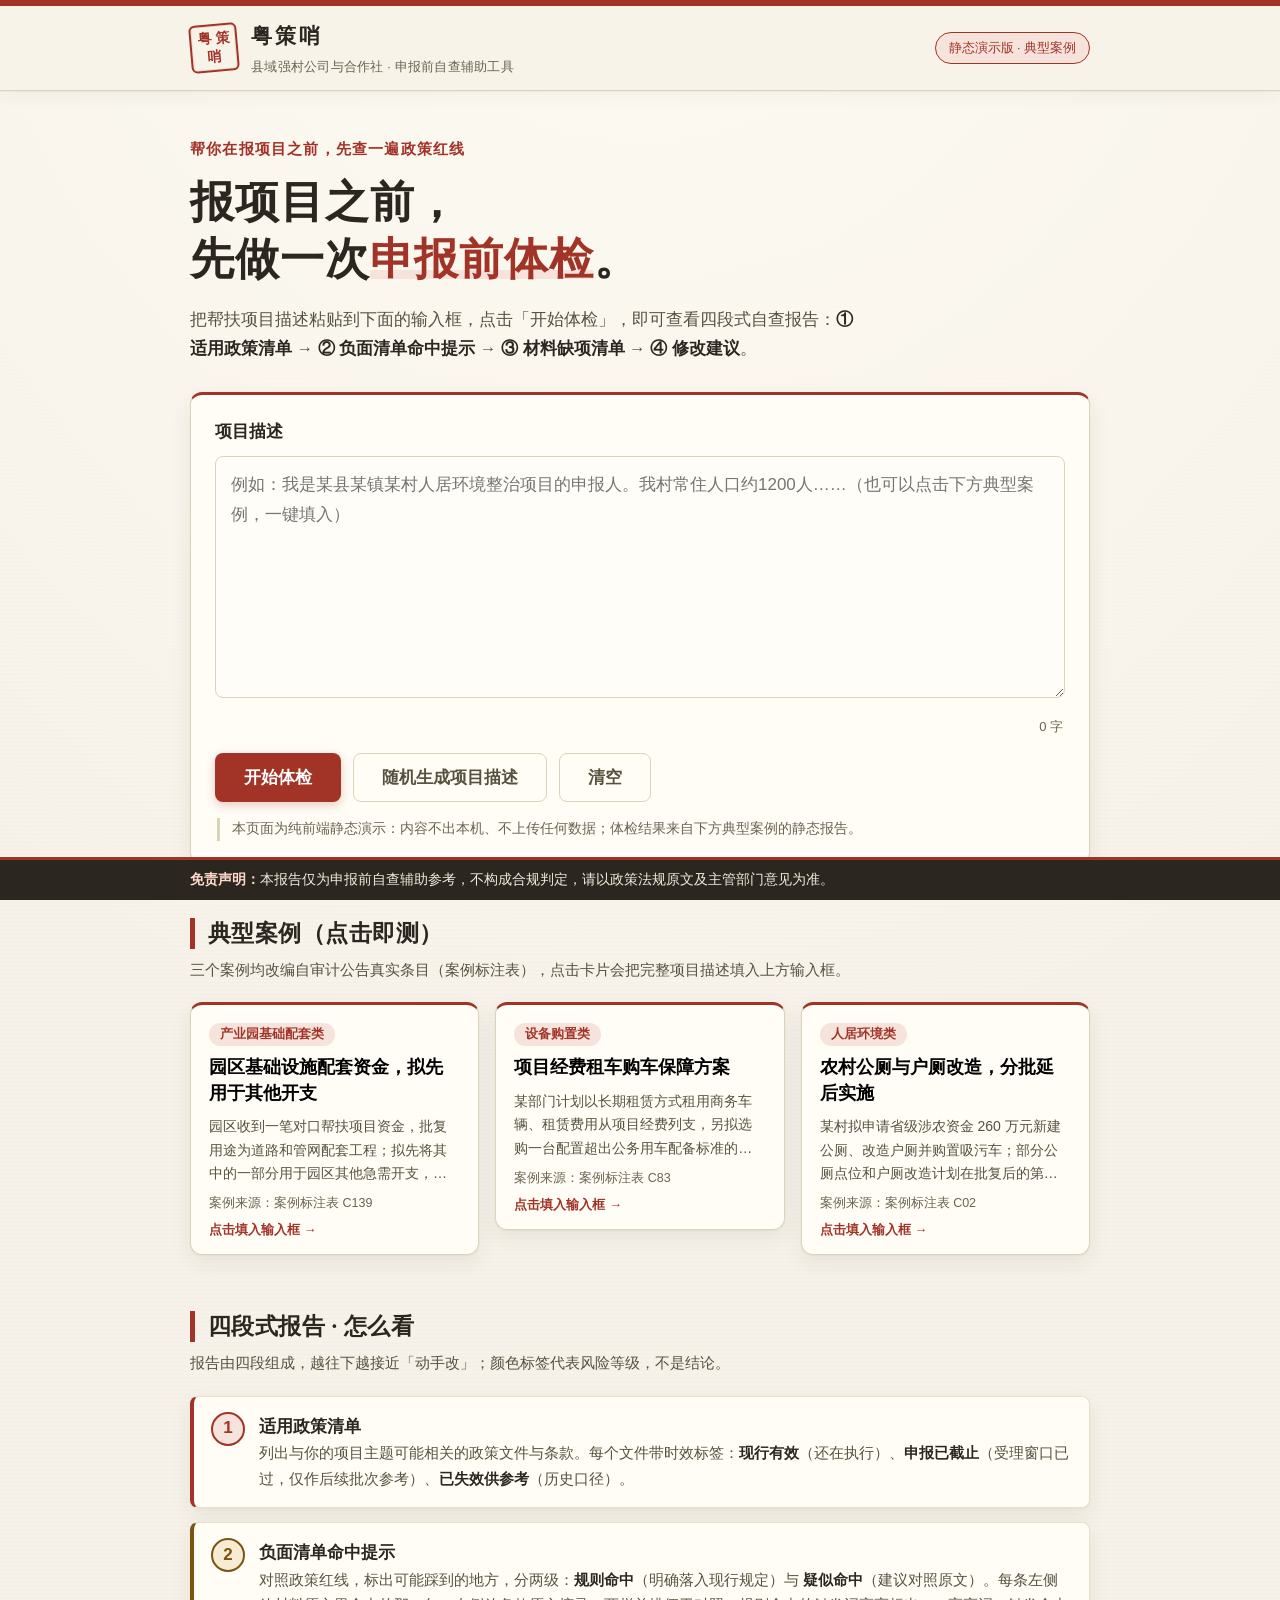
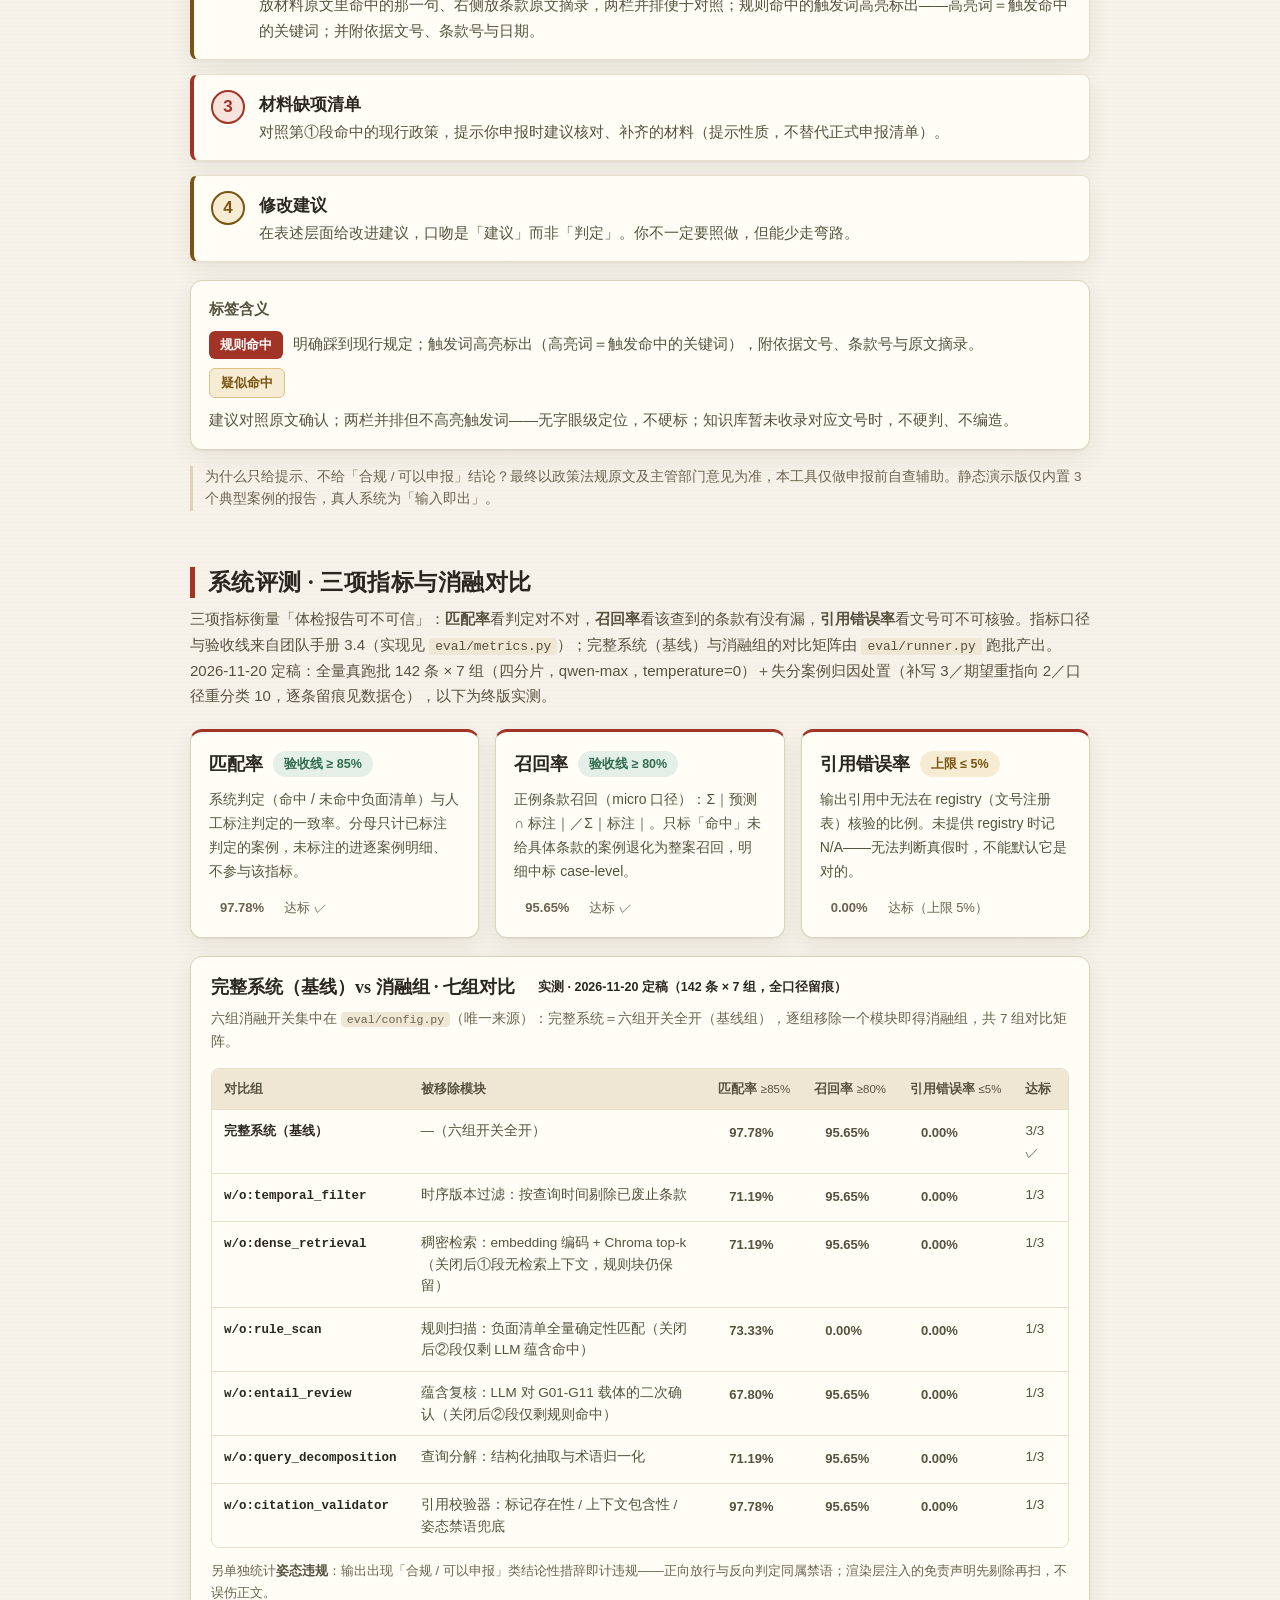
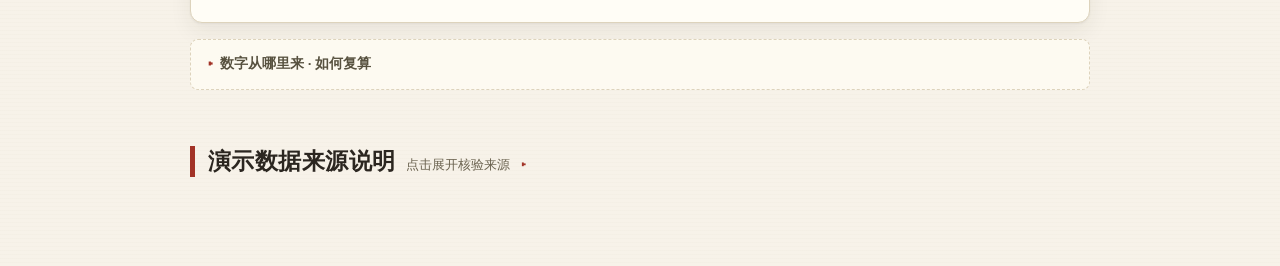
==== docs/index.html @ 402f0f78 "docs(demo): 评测数字刷新至 2026-11-20 终版——匹配 97.78%/召回 95.65%/引错 0%（失分案例处置后 reevaluate 定稿）" ====
<!DOCTYPE html>
<html lang="zh-CN">
<head>
  <meta charset="UTF-8">
  <meta name="viewport" content="width=device-width, initial-scale=1.0">
  <meta name="description" content="粤策哨：粤东西北县域强村公司与合作社帮扶项目申报前自查辅助工具（静态演示版）。输入项目描述，查看四段式申报前自查报告。">
  <title>粤策哨 · 申报前自查辅助工具（静态演示版）</title>
  <link rel="icon" href="data:image/svg+xml,%3Csvg xmlns='http://www.w3.org/2000/svg' viewBox='0 0 64 64'%3E%3Crect x='3' y='3' width='58' height='58' rx='10' fill='%23a33327'/%3E%3Ctext x='32' y='45' font-family='Songti SC, SimSun, serif' font-size='38' font-weight='700' fill='%23fdfbf4' text-anchor='middle'%3E%E7%B2%A4%3C/text%3E%3C/svg%3E">
  <link rel="stylesheet" href="css/style.css">
</head>
<body>
  <a class="skip-link" href="#main">跳到主要内容</a>

  <header class="site-header">
    <div class="header-inner">
      <div class="brand">
        <span class="brand-seal" aria-hidden="true"><span>粤</span><span>策</span><span>哨</span></span>
        <div class="brand-text">
          <p class="brand-name">粤策哨</p>
          <p class="brand-sub">县域强村公司与合作社 · 申报前自查辅助工具</p>
        </div>
      </div>
      <span class="brand-tag">静态演示版 · 典型案例</span>
    </div>
  </header>

  <main id="main">
    <!-- ① 首页：一句话定位 + 输入域 + 开始体检 -->
    <section class="hero" aria-labelledby="hero-title">
      <p class="hero-kicker">帮你在报项目之前，先查一遍政策红线</p>
      <h1 id="hero-title" class="hero-title">报项目之前，<br>先做一次<span class="hero-mark">申报前体检</span>。</h1>
      <p class="hero-sub">把帮扶项目描述粘贴到下面的输入框，点击「开始体检」，即可查看四段式自查报告：<strong>① 适用政策清单</strong> → <strong>② 负面清单命中提示</strong> → <strong>③ 材料缺项清单</strong> → <strong>④ 修改建议</strong>。</p>

      <form id="check-form" class="check-form" novalidate>
        <div class="field">
          <label for="project-input">项目描述</label>
          <textarea id="project-input" rows="7"
            placeholder="例如：我是某县某镇某村人居环境整治项目的申报人。我村常住人口约1200人……（也可以点击下方典型案例，一键填入）"></textarea>
          <p class="char-count" id="char-count" aria-live="polite">0 字</p>
        </div>
        <div class="form-actions">
          <button type="submit" class="btn btn-primary" id="check-btn">开始体检</button>
          <button type="button" class="btn btn-ghost" id="random-btn">随机生成项目描述</button>
          <button type="button" class="btn btn-ghost" id="clear-btn">清空</button>
        </div>
        <p class="form-hint">本页面为纯前端静态演示：内容不出本机、不上传任何数据；体检结果来自下方典型案例的静态报告。</p>
      </form>
    </section>

    <!-- 模拟体检过程（演示动画，非真实推理） -->
    <section class="analyze" id="analyze" hidden aria-label="体检进行中（演示动画）">
      <div class="analyze-card">
        <p class="analyze-title">体检进行中</p>
        <ol class="analyze-steps" id="analyze-steps">
          <li><span class="step-no">1</span>解析项目描述</li>
          <li><span class="step-no">2</span>扫描政策语料库</li>
          <li><span class="step-no">3</span>负面清单逐条比对</li>
          <li><span class="step-no">4</span>汇总四段式报告</li>
        </ol>
        <div class="analyze-progress">
          <div class="analyze-bar"><span class="analyze-fill" id="analyze-fill"></span></div>
          <p class="analyze-status">
            <span class="analyze-pct" id="analyze-pct">0%</span>
            <span class="analyze-status-text" id="analyze-status-text">正在解析项目描述</span>
          </p>
        </div>
        <p class="analyze-note">演示流程示意 · 本页为静态预置输出，非真实推理</p>
      </div>
    </section>

    <!-- ② 典型案例 -->
    <section class="presets" id="presets" aria-labelledby="presets-title">
      <h2 id="presets-title" class="section-title">典型案例（点击即测）</h2>
      <p class="section-sub">三个案例均改编自审计公告真实条目（案例标注表），点击卡片会把完整项目描述填入上方输入框。</p>
      <ul class="case-list" id="case-list"><!-- 由 js/app.js 渲染 --></ul>
    </section>
    <section class="howto" aria-labelledby="howto-title">
      <h2 id="howto-title" class="section-title">四段式报告 · 怎么看</h2>
      <p class="section-sub">报告由四段组成，越往下越接近「动手改」；颜色标签代表风险等级，不是结论。</p>
      <ul class="howto-grid">
        <li class="howto-item">
          <span class="howto-no" aria-hidden="true">1</span>
          <div class="howto-body">
            <p class="howto-name">适用政策清单</p>
            <p class="howto-desc">列出与你的项目主题可能相关的政策文件与条款。每个文件带时效标签：<b>现行有效</b>（还在执行）、<b>申报已截止</b>（受理窗口已过，仅作后续批次参考）、<b>已失效供参考</b>（历史口径）。</p>
          </div>
        </li>
        <li class="howto-item">
          <span class="howto-no" aria-hidden="true">2</span>
          <div class="howto-body">
            <p class="howto-name">负面清单命中提示</p>
            <p class="howto-desc">对照政策红线，标出可能踩到的地方，分两级：<b>规则命中</b>（明确落入现行规定）与 <b>疑似命中</b>（建议对照原文）。每条左侧放材料原文里命中的那一句、右侧放条款原文摘录，两栏并排便于对照；规则命中的触发词高亮标出——高亮词＝触发命中的关键词；并附依据文号、条款号与日期。</p>
          </div>
        </li>
        <li class="howto-item">
          <span class="howto-no" aria-hidden="true">3</span>
          <div class="howto-body">
            <p class="howto-name">材料缺项清单</p>
            <p class="howto-desc">对照第①段命中的现行政策，提示你申报时建议核对、补齐的材料（提示性质，不替代正式申报清单）。</p>
          </div>
        </li>
        <li class="howto-item">
          <span class="howto-no" aria-hidden="true">4</span>
          <div class="howto-body">
            <p class="howto-name">修改建议</p>
            <p class="howto-desc">在表述层面给改进建议，口吻是「建议」而非「判定」。你不一定要照做，但能少走弯路。</p>
          </div>
        </li>
      </ul>
      <div class="howto-legend">
        <p class="howto-legend-title">标签含义</p>
        <p><span class="badge badge-rule">规则命中</span> 明确踩到现行规定；触发词高亮标出（高亮词＝触发命中的关键词），附依据文号、条款号与原文摘录。</p>
        <p><span class="badge badge-suspect">疑似命中</span> 建议对照原文确认；两栏并排但不高亮触发词——无字眼级定位，不硬标；知识库暂未收录对应文号时，不硬判、不编造。</p>
      </div>
      <p class="howto-note">为什么只给提示、不给「合规 / 可以申报」结论？最终以政策法规原文及主管部门意见为准，本工具仅做申报前自查辅助。静态演示版仅内置 3 个典型案例的报告，真人系统为「输入即出」。</p>
    </section>

    <!-- ④ 系统评测：三项指标与消融对比（静态框架展示，数字待真实管线跑批回填，不预填预估数字） -->
    <section class="eval" id="eval" aria-labelledby="eval-title">
      <h2 id="eval-title" class="section-title">系统评测 · 三项指标与消融对比</h2>
      <p class="section-sub">三项指标衡量「体检报告可不可信」：<strong>匹配率</strong>看判定对不对，<strong>召回率</strong>看该查到的条款有没有漏，<strong>引用错误率</strong>看文号可不可核验。指标口径与验收线来自团队手册 3.4（实现见 <code>eval/metrics.py</code>）；完整系统（基线）与消融组的对比矩阵由 <code>eval/runner.py</code> 跑批产出。2026-11-20 定稿：全量真跑批 142 条 × 7 组（四分片，qwen-max，temperature=0）＋失分案例归因处置（补写 3／期望重指向 2／口径重分类 10，逐条留痕见数据仓），以下为终版实测。</p>

      <ul class="eval-grid">
        <li class="eval-metric">
          <div class="eval-metric-head">
            <span class="eval-metric-name">匹配率</span>
            <span class="eval-line eval-line-ok">验收线 ≥ 85%</span>
          </div>
          <p class="eval-metric-desc">系统判定（命中 / 未命中负面清单）与人工标注判定的一致率。分母只计已标注判定的案例，未标注的进逐案例明细、不参与该指标。</p>
          <p class="eval-metric-value"><span class="badge">97.78%</span>达标 ✓</p>
        </li>
        <li class="eval-metric">
          <div class="eval-metric-head">
            <span class="eval-metric-name">召回率</span>
            <span class="eval-line eval-line-ok">验收线 ≥ 80%</span>
          </div>
          <p class="eval-metric-desc">正例条款召回（micro 口径）：Σ｜预测 ∩ 标注｜／Σ｜标注｜。只标「命中」未给具体条款的案例退化为整案召回，明细中标 case-level。</p>
          <p class="eval-metric-value"><span class="badge">95.65%</span>达标 ✓</p>
        </li>
        <li class="eval-metric">
          <div class="eval-metric-head">
            <span class="eval-metric-name">引用错误率</span>
            <span class="eval-line eval-line-cap">上限 ≤ 5%</span>
          </div>
          <p class="eval-metric-desc">输出引用中无法在 registry（文号注册表）核验的比例。未提供 registry 时记 N/A——无法判断真假时，不能默认它是对的。</p>
          <p class="eval-metric-value"><span class="badge">0.00%</span>达标（上限 5%）</p>
        </li>
      </ul>

      <div class="eval-matrix">
        <div class="eval-matrix-head">
          <h3 class="eval-matrix-title">完整系统（基线）vs 消融组 · 七组对比</h3>
          <span class="pill">实测 · 2026-11-20 定稿（142 条 × 7 组，全口径留痕）</span>
        </div>
        <p class="eval-matrix-sub">六组消融开关集中在 <code>eval/config.py</code>（唯一来源）：完整系统＝六组开关全开（基线组），逐组移除一个模块即得消融组，共 7 组对比矩阵。</p>
        <div class="eval-table-wrap" tabindex="0" role="region" aria-label="消融对比矩阵（横向可滚动）">
          <table class="eval-table">
            <thead>
              <tr>
                <th scope="col">对比组</th>
                <th scope="col">被移除模块</th>
                <th scope="col">匹配率 <span class="eval-th-line">≥85%</span></th>
                <th scope="col">召回率 <span class="eval-th-line">≥80%</span></th>
                <th scope="col">引用错误率 <span class="eval-th-line">≤5%</span></th>
                <th scope="col">达标</th>
              </tr>
            </thead>
            <tbody>
              <tr>
                <th scope="row">完整系统（基线）</th>
                <td data-label="被移除模块">—（六组开关全开）</td>
                <td data-label="匹配率"><span class="badge">97.78%</span></td>
                <td data-label="召回率"><span class="badge">95.65%</span></td>
                <td data-label="引用错误率"><span class="badge">0.00%</span></td>
                <td data-label="达标">3/3 ✓</td>
              </tr>
              <tr>
                <th scope="row">w/o:temporal_filter</th>
                <td data-label="被移除模块">时序版本过滤：按查询时间剔除已废止条款</td>
                <td data-label="匹配率"><span class="badge">71.19%</span></td>
                <td data-label="召回率"><span class="badge">95.65%</span></td>
                <td data-label="引用错误率"><span class="badge">0.00%</span></td>
                <td data-label="达标">1/3</td>
              </tr>
              <tr>
                <th scope="row">w/o:dense_retrieval</th>
                <td data-label="被移除模块">稠密检索：embedding 编码 + Chroma top-k（关闭后①段无检索上下文，规则块仍保留）</td>
                <td data-label="匹配率"><span class="badge">71.19%</span></td>
                <td data-label="召回率"><span class="badge">95.65%</span></td>
                <td data-label="引用错误率"><span class="badge">0.00%</span></td>
                <td data-label="达标">1/3</td>
              </tr>
              <tr>
                <th scope="row">w/o:rule_scan</th>
                <td data-label="被移除模块">规则扫描：负面清单全量确定性匹配（关闭后②段仅剩 LLM 蕴含命中）</td>
                <td data-label="匹配率"><span class="badge">73.33%</span></td>
                <td data-label="召回率"><span class="badge">0.00%</span></td>
                <td data-label="引用错误率"><span class="badge">0.00%</span></td>
                <td data-label="达标">1/3</td>
              </tr>
              <tr>
                <th scope="row">w/o:entail_review</th>
                <td data-label="被移除模块">蕴含复核：LLM 对 G01-G11 载体的二次确认（关闭后②段仅剩规则命中）</td>
                <td data-label="匹配率"><span class="badge">67.80%</span></td>
                <td data-label="召回率"><span class="badge">95.65%</span></td>
                <td data-label="引用错误率"><span class="badge">0.00%</span></td>
                <td data-label="达标">1/3</td>
              </tr>
              <tr>
                <th scope="row">w/o:query_decomposition</th>
                <td data-label="被移除模块">查询分解：结构化抽取与术语归一化</td>
                <td data-label="匹配率"><span class="badge">71.19%</span></td>
                <td data-label="召回率"><span class="badge">95.65%</span></td>
                <td data-label="引用错误率"><span class="badge">0.00%</span></td>
                <td data-label="达标">1/3</td>
              </tr>
              <tr>
                <th scope="row">w/o:citation_validator</th>
                <td data-label="被移除模块">引用校验器：标记存在性 / 上下文包含性 / 姿态禁语兜底</td>
                <td data-label="匹配率"><span class="badge">97.78%</span></td>
                <td data-label="召回率"><span class="badge">95.65%</span></td>
                <td data-label="引用错误率"><span class="badge">0.00%</span></td>
                <td data-label="达标">1/3</td>
              </tr>
            </tbody>
          </table>
        </div>
        <p class="eval-matrix-note">另单独统计<strong>姿态违规</strong>：输出出现「合规 / 可以申报」类结论性措辞即计违规——正向放行与反向判定同属禁语；渲染层注入的免责声明先剔除再扫，不误伤正文。</p>
      </div>

      <details class="eval-details">
        <summary class="eval-summary">数字从哪里来 · 如何复算</summary>
        <div class="eval-details-body">
          <p>本区块数字＝2026-11-20 终版：四分片真跑批＋失分案例处置后，<code>eval.reevaluate</code> 按定稿标注重算（标注 vintage 指纹护栏见 PR #92）。跑批命令（在仓库根目录执行）：</p>
          <code class="eval-cmd">python -m eval.runner --cases &lt;数据仓&gt;/审计公告/案例标注表.csv --registry &lt;registry 导出&gt;.json --ablate-all --out runs/ablation</code>
          <ul>
            <li>案例标注表（142 条，含合规负对照）在团队数据仓、不随仓库分发：审计公告是评测出题集，进检索索引＝答案泄露（开发红线第 4 条）；</li>
            <li>真跑批四分片各自独立运行、同一代码基线（main≥词表 PR #80）＋同一正本索引（20099 块/718 篇）＋统一 qwen-max（temperature=0）；合并时分片重叠由 <code>eval/merge</code> 拒算兜底；</li>
            <li>姿态违规统计含上下文豁免（免责声明／条款原文引文／体检输入回显／「符合规定」子串）——豁免的是申报人与语料的话，系统自己的结论照算；</li>
            <li>口径细节见 <code>eval/README.md</code> 与 <code>eval/metrics.py</code>；跑批产物 <code>metrics.json</code> / <code>ablation_matrix.csv</code> 即本区块的数字来源，跑完即回填。</li>
          </ul>
        </div>
      </details>
    </section>

    <!-- 未命中提示 -->
    <section class="notice" id="notice" hidden>
      <div class="notice-card" role="status">
        <p class="notice-title">未在演示语料库中识别到相关政策</p>
        <p>演示版收录的政策语料范围有限，暂时无法为这份描述生成体检报告——这只说明该场景不在演示覆盖范围内，<strong>不代表项目本身有问题</strong>。想立刻查看报告效果？点击上方「随机生成项目描述」，或任选一条典型案例卡片。</p>
        <button type="button" class="btn btn-ghost" id="notice-back">回到典型案例</button>
      </div>
    </section>

    <!-- ③ 四段式体检报告 -->
    <section class="report-wrap" id="report-wrap" hidden aria-label="体检报告">
      <div id="report-body"><!-- 由 js/app.js 渲染 --></div>
    </section>

    <!-- 数据来源说明（默认收起，点击展开） -->
    <section class="data-notes" aria-labelledby="notes-title">
      <details class="notes-details">
        <summary class="notes-summary">
          <h2 id="notes-title" class="section-title">演示数据来源说明</h2>
          <span class="notes-hint">点击展开核验来源</span>
          <span class="notes-chevron" aria-hidden="true">▸</span>
        </summary>
        <p class="section-sub">本页引用的全部<strong>文号、条款号与日期</strong>，均来自团队知识库已核验条目，未作任何编造：</p>
        <div class="notes-card">
          <ul>
            <li>文号、发布日期、效力状态：<code>04_政策语料/00_工作区/registry.json</code> 与 <code>04_政策语料/政策文件清单-初稿.csv</code>；</li>
            <li>条款原文摘录：<code>04_政策语料/03_清洗文本/</code> 对应文件（逐字摘录）；</li>
            <li>典型案例来源：<code>04_政策语料/审计公告/案例标注表.csv</code> 的「改编后申报场景描述」列（案例 C139、C83、C02）；</li>
            <li>评测口径与验收线：<code>eval/metrics.py</code>（团队手册 3.4 三指标）与 <code>eval/config.py</code>（六组消融开关）；跑批数字已回填：2026-11-19 全量真跑批（142 条 × 7 组，四分片合并）实测；</li>
            <li>标注习惯：原文载明施行条款的，按原文标注施行日期；未载明施行条款的，按 registry「发布日期」标注印发日期，不作推断。</li>
          </ul>
        </div>
      </details>
    </section>
  </main>

  <!-- 免责声明：每页固定展示 -->
  <footer class="disclaimer-bar">
    <div class="disclaimer-inner">
      <p><strong>免责声明：</strong>本报告仅为申报前自查辅助参考，不构成合规判定，请以政策法规原文及主管部门意见为准。</p>
    </div>
  </footer>

  <script src="js/data.js"></script>
  <script src="js/app.js"></script>
</body>
</html>
---- docs/css/style.css ----
/* ============================================================
   粤策哨 · 静态演示版样式（精细化修订）
   设计方向：红头文件 × 岭南纸墨
   —— 米纸底、墨色字、朱砂印章红点缀；系统字体，无外部资源
   ============================================================ */

:root {
  /* 纸墨 */
  --paper: #f7f2e9;
  --paper-deep: #efe6d4;
  --card: #fffdf6;
  --ink: #2b2620;
  --ink-soft: #57513f;
  --ink-faint: #6b6350;
  --line: #ddd3bc;
  --line-soft: #e9e0cc;

  /* 朱砂 */
  --seal: #a23327;
  --seal-deep: #7e251c;
  --seal-tint: #f6e3dc;

  /* 时效状态 */
  --bamboo: #2f6d4e;        /* 现行有效 */
  --bamboo-tint: #e3efe7;
  --amber: #7a5410;         /* 申报已截止 / 疑似命中 */
  --amber-tint: #f6ecd4;
  --ash: #615c4c;           /* 已失效供参考 */
  --ash-tint: #ebe7db;

  /* 字体（仅系统字体，无外部依赖） */
  --font-display: "Songti SC", "STSong", "Noto Serif SC", "Source Han Serif SC", "SimSun", serif;
  --font-body: "PingFang SC", "Hiragino Sans GB", "Source Han Sans SC", "Noto Sans CJK SC", "Microsoft YaHei", sans-serif;

  --radius: 12px;
  --radius-sm: 8px;
  --shadow-card: 0 1px 2px rgba(43, 38, 32, .05), 0 8px 22px rgba(43, 38, 32, .07);
  --shadow-pop: 0 2px 8px rgba(43, 38, 32, .08), 0 18px 40px rgba(43, 38, 32, .12);
}

/* ---------- 基础 ---------- */

* { box-sizing: border-box; }

html { scroll-behavior: smooth; }

body {
  margin: 0;
  padding: 0 0 72px;          /* 给底部固定免责声明留位 */
  background-color: var(--paper);
  /* 纸面纹理：极淡的纤维感 + 顶部光晕 */
  background-image:
    radial-gradient(ellipse 90% 42% at 50% -10%, rgba(255, 253, 246, .92), rgba(255, 253, 246, 0)),
    repeating-linear-gradient(0deg, rgba(120, 104, 74, .02) 0 1px, rgba(120, 104, 74, 0) 1px 4px);
  color: var(--ink);
  font-family: var(--font-body);
  font-size: 17px;
  line-height: 1.8;
  -webkit-font-smoothing: antialiased;
  text-rendering: optimizeLegibility;
}

/* 锚点跳转时为 sticky 顶栏留出余量（将来加导航也能用） */
main section { scroll-margin-top: 86px; }

.skip-link {
  position: absolute;
  left: -9999px;
  top: 0;
  background: var(--seal);
  color: #fff;
  padding: 10px 16px;
  border-radius: 0 0 8px 0;
  z-index: 100;
}
.skip-link:focus { left: 0; }

h1, h2, h3, h4 { font-family: var(--font-display); line-height: 1.35; }

code {
  font-family: "SF Mono", "Menlo", "Consolas", monospace;
  font-size: .86em;
  background: var(--paper-deep);
  border-radius: 4px;
  padding: 1px 6px;
}

a { color: var(--seal-deep); }

/* ---------- 顶栏 ---------- */

.site-header {
  border-top: 6px solid var(--seal);
  border-bottom: 1px solid var(--line);
  background: rgba(247, 242, 233, .92);
  backdrop-filter: blur(6px);
  position: sticky;
  top: 0;
  z-index: 50;
  box-shadow: 0 1px 0 rgba(43, 38, 32, .04), 0 6px 18px rgba(43, 38, 32, .04);
}

.header-inner {
  max-width: 940px;
  margin: 0 auto;
  padding: 12px 20px;
  display: flex;
  align-items: center;
  justify-content: space-between;
  gap: 12px;
}

.brand { display: flex; align-items: center; gap: 13px; }

/* 印章式品牌标：朱砂方章 */
.brand-seal {
  display: grid;
  grid-template-columns: 1fr 1fr;
  width: 48px;
  height: 48px;
  padding: 4px;
  border: 2.5px solid var(--seal);
  border-radius: 6px;
  color: var(--seal);
  font-family: var(--font-display);
  font-size: 14px;
  font-weight: 700;
  line-height: 1;
  place-items: center;
  transform: rotate(-5deg);
  flex-shrink: 0;
  box-shadow: inset 0 0 0 1px rgba(162, 51, 39, .12);
}
.brand-seal span:nth-child(3) { grid-column: 1 / -1; letter-spacing: .35em; padding-left: .35em; }

.brand-text p { margin: 0; }
.brand-name {
  font-family: var(--font-display);
  font-size: 21px;
  font-weight: 700;
  letter-spacing: .14em;
}
.brand-sub { font-size: 12.5px; color: var(--ink-faint); letter-spacing: .02em; }

.brand-tag {
  border: 1px solid var(--seal);
  color: var(--seal);
  border-radius: 999px;
  padding: 4px 13px;
  font-size: 12.5px;
  white-space: nowrap;
  background: var(--seal-tint);
}

/* ---------- 主区 ---------- */

main { max-width: 940px; margin: 0 auto; padding: 0 20px; }

/* ---------- 首屏 ---------- */

.hero { padding: 44px 0 8px; animation: rise .5s ease both; }

.hero-kicker {
  margin: 0 0 12px;
  color: var(--seal);
  font-weight: 600;
  letter-spacing: .08em;
  font-size: 15px;
}

.hero-title {
  font-size: clamp(30px, 5.4vw, 44px);
  font-weight: 700;
  margin: 0 0 16px;
  letter-spacing: .02em;
  line-height: 1.3;
}

.hero-mark {
  color: var(--seal);
  position: relative;
  white-space: nowrap;
}
.hero-mark::after {
  content: "";
  position: absolute;
  left: 0;
  right: 0;
  bottom: 5px;
  height: 9px;
  background: var(--seal-tint);
  z-index: -1;
  border-radius: 3px;
}

.hero-sub { max-width: 680px; margin: 0 0 28px; color: var(--ink-soft); font-size: 16.5px; }
.hero-sub strong { color: var(--ink); font-weight: 600; }

/* 输入表单 */
.check-form {
  background: var(--card);
  border: 1px solid var(--line);
  border-top: 3px solid var(--seal);
  border-radius: var(--radius);
  padding: 22px 24px;
  box-shadow: var(--shadow-card);
}

.field label {
  display: block;
  font-weight: 600;
  margin-bottom: 9px;
  font-size: 16.5px;
}

.field textarea {
  width: 100%;
  border: 1.5px solid var(--line);
  border-radius: var(--radius-sm);
  background: #fffdf7;
  color: var(--ink);
  font-family: var(--font-body);
  font-size: 17px;
  line-height: 1.8;
  padding: 13px 15px;
  resize: vertical;
  min-height: 152px;
  transition: border-color .14s ease, box-shadow .14s ease;
}
.field textarea:focus {
  outline: 3px solid rgba(162, 51, 39, .2);
  border-color: var(--seal);
}
.field textarea.is-error {
  border-color: var(--seal);
  box-shadow: 0 0 0 3px rgba(162, 51, 39, .16);
  animation: shake .3s ease;
}

@keyframes shake {
  0%, 100% { transform: translateX(0); }
  25% { transform: translateX(-5px); }
  75% { transform: translateX(5px); }
}

.form-status {
  margin: 12px 2px 0;
  font-size: 14.5px;
  color: var(--ink-soft);
}
.form-status.is-error { color: var(--seal-deep); font-weight: 600; }

.char-count { margin: 7px 2px 0; font-size: 13px; color: var(--ink-faint); text-align: right; }

.form-actions { display: flex; gap: 12px; margin-top: 14px; flex-wrap: wrap; }

.btn {
  appearance: none;
  border: 1.5px solid transparent;
  border-radius: var(--radius-sm);
  padding: 12px 28px;
  font-size: 17px;
  font-family: var(--font-body);
  font-weight: 600;
  cursor: pointer;
  transition: transform .12s ease, box-shadow .14s ease, background-color .14s ease, color .14s ease;
  min-height: 48px;
}
.btn:active { transform: translateY(1px); }
.btn:focus-visible { outline: 3px solid rgba(43, 38, 32, .32); outline-offset: 2px; }

.btn-primary {
  background: var(--seal);
  color: #fff;
  box-shadow: 0 3px 10px rgba(162, 51, 39, .26);
}
.btn-primary:hover { background: var(--seal-deep); box-shadow: 0 5px 16px rgba(162, 51, 39, .32); }

.btn-ghost {
  background: transparent;
  border-color: var(--line);
  color: var(--ink-soft);
}
.btn-ghost:hover { border-color: var(--seal); color: var(--seal); }

.form-hint {
  margin: 16px 2px 0;
  font-size: 13.5px;
  color: var(--ink-faint);
  line-height: 1.7;
  border-left: 3px solid var(--line);
  padding-left: 12px;
}

/* ---------- 通用小节标题 ---------- */

.section-title {
  font-size: 23px;
  font-weight: 700;
  margin: 0 0 8px;
  padding-left: 13px;
  border-left: 5px solid var(--seal);
  letter-spacing: .02em;
}
.section-sub { margin: 0 0 20px; color: var(--ink-soft); font-size: 15px; line-height: 1.7; }

.presets, .data-notes { padding: 46px 0 10px; }

/* ---------- 预置案例卡片 ---------- */

.case-list {
  list-style: none;
  margin: 0;
  padding: 0;
  display: grid;
  grid-template-columns: repeat(auto-fit, minmax(252px, 1fr));
  gap: 16px;
}

.case-card {
  background: var(--card);
  border: 1px solid var(--line);
  border-top: 3px solid var(--seal);
  border-radius: var(--radius);
  padding: 18px 18px 15px;
  cursor: pointer;
  text-align: left;
  font-family: var(--font-body);
  box-shadow: var(--shadow-card);
  transition: transform .14s ease, box-shadow .14s ease, border-color .14s ease;
  display: flex;
  flex-direction: column;
  gap: 9px;
  min-height: 156px;
}
.case-card:hover {
  transform: translateY(-3px);
  border-color: var(--seal);
  box-shadow: var(--shadow-pop);
}
.case-card:focus-visible { outline: 3px solid rgba(162, 51, 39, .3); outline-offset: 2px; }
.case-card.is-active { border-color: var(--seal); box-shadow: 0 0 0 2px var(--seal-tint) inset, var(--shadow-pop); }

.case-tag {
  align-self: flex-start;
  font-size: 12.5px;
  font-weight: 600;
  color: var(--seal);
  background: var(--seal-tint);
  border-radius: 999px;
  padding: 3px 11px;
}

.case-title { margin: 0; font-size: 18px; font-weight: 700; font-family: var(--font-display); line-height: 1.4; }

.case-desc {
  margin: 0;
  font-size: 14px;
  color: var(--ink-soft);
  line-height: 1.7;
  display: -webkit-box;
  -webkit-line-clamp: 3;
  -webkit-box-orient: vertical;
  overflow: hidden;
}

.case-src { margin: 0; font-size: 12.5px; color: var(--ink-faint); }

.case-fill-hint { margin: 0; font-size: 13px; color: var(--seal); font-weight: 600; }

/* ---------- 未命中提示 ---------- */

.notice { padding: 28px 0 8px; }

.notice-card {
  background: var(--amber-tint);
  border: 1px solid #ddc48f;
  border-radius: var(--radius);
  padding: 20px 22px;
  box-shadow: var(--shadow-card);
}
.notice-title { margin: 0 0 8px; font-weight: 700; font-size: 18px; }
.notice-card p { margin: 0 0 14px; line-height: 1.7; }
.notice-card .btn { min-height: 44px; }

/* ---------- 模拟体检过程（演示动画） ---------- */

.analyze { padding: 12px 0 6px; }

.analyze-card {
  background: var(--card);
  border: 1px solid var(--line);
  border-top: 3px solid var(--seal);
  border-radius: var(--radius);
  padding: 18px 20px;
  box-shadow: var(--shadow-card);
}

.analyze-title {
  margin: 0 0 12px;
  font-family: var(--font-display);
  font-weight: 700;
  font-size: 18px;
}

.analyze-steps { list-style: none; margin: 0; padding: 0; display: grid; gap: 9px; }
.analyze-steps li {
  display: flex;
  align-items: center;
  gap: 10px;
  font-size: 15.5px;
  color: var(--ink-faint);
}

.step-no {
  flex-shrink: 0;
  width: 24px;
  height: 24px;
  border: 2px solid var(--line);
  border-radius: 50%;
  display: inline-flex;
  align-items: center;
  justify-content: center;
  font-size: 12.5px;
  font-weight: 600;
  color: var(--ink-faint);
  background: var(--card);
}

.analyze-steps li.is-active { color: var(--ink); }
.analyze-steps li.is-active .step-no {
  border-color: var(--seal);
  color: var(--seal);
  animation: step-pulse 1.1s ease-in-out infinite;
}
.analyze-steps li.is-done { color: var(--ink-soft); }
.analyze-steps li.is-done .step-no { border-color: var(--bamboo); background: var(--bamboo); color: #fff; }
.analyze-steps li.is-done::after { content: "✓"; margin-left: auto; color: var(--bamboo); font-weight: 700; }

@keyframes step-pulse {
  0%, 100% { box-shadow: 0 0 0 0 rgba(163, 51, 39, .18); }
  50% { box-shadow: 0 0 0 5px rgba(163, 51, 39, 0); }
}

.analyze-note { margin: 12px 0 0; font-size: 12.5px; color: var(--ink-faint); }

/* 进度反馈：进度条 + 百分比 + 分步文字（呼吸感） */
.analyze-progress { margin-top: 14px; }
.analyze-bar {
  height: 4px;
  border-radius: 999px;
  background: var(--paper-deep);
  overflow: hidden;
}
.analyze-fill {
  display: block;
  height: 100%;
  width: 0;
  border-radius: 999px;
  background: var(--seal);
  transition: width .45s ease;
}
.analyze-status { margin: 8px 0 0; display: flex; align-items: baseline; gap: 10px; }
.analyze-pct {
  font-weight: 700;
  color: var(--seal);
  font-size: 14px;
  font-variant-numeric: tabular-nums;
}
.analyze-status-text { font-size: 13.5px; color: var(--ink-soft); }
.analyze-status-text::after {
  content: "";
  animation: dots-breathe 1.3s linear infinite;
}
@keyframes dots-breathe {
  0% { content: ""; }
  25% { content: "."; }
  50% { content: ".."; }
  75% { content: "..."; }
}

/* ---------- 报告 ---------- */

.report-wrap { padding: 32px 0 12px; }

/* 滚动定位补偿：吸顶 header 之下，锚点滚动不再盖住区块标题 */
.report-wrap, .notice, .presets { scroll-margin-top: 84px; }

.report-doc {
  background: var(--card);
  border: 1px solid var(--line);
  border-top: 6px double var(--seal);
  border-radius: var(--radius);
  box-shadow: var(--shadow-pop);
  overflow: hidden;
  animation: rise .5s ease both;
}

.report-head {
  padding: 26px 28px 18px;
  border-bottom: 1px solid var(--line-soft);
  background:
    radial-gradient(circle 360px at 96% -30px, rgba(162, 51, 39, .05), transparent 70%),
    linear-gradient(180deg, #fbf7ec, var(--card));
}

.report-title-line {
  font-family: var(--font-display);
  font-size: 24px;
  font-weight: 700;
  letter-spacing: .05em;
  margin-bottom: 16px;
  display: flex;
  align-items: center;
  gap: 11px;
}
.report-title-line::before {
  content: "粤";
  display: inline-flex;
  align-items: center;
  justify-content: center;
  width: 34px;
  height: 34px;
  background: var(--seal);
  color: #fff;
  border-radius: 6px;
  flex-shrink: 0;
  font-size: 19px;
  font-weight: 700;
  font-family: var(--font-display);
  transform: rotate(-4deg);
}

/* 报告段落切换条：四段切换视图，替代长滚动 */
.report-tabs {
  display: flex;
  flex-wrap: wrap;
  gap: 8px;
  margin-top: 16px;
}
.report-tab {
  appearance: none;
  display: inline-flex;
  align-items: center;
  gap: 5px;
  min-height: 34px;
  border: 1px solid var(--line);
  border-radius: 999px;
  background: var(--card);
  color: var(--ink-soft);
  font-family: var(--font-body);
  font-size: 14px;
  font-weight: 600;
  padding: 4px 14px;
  cursor: pointer;
  transition: border-color .12s ease, background-color .12s ease, box-shadow .12s ease;
}
.report-tab b { font-size: 15px; color: var(--ink); }
.report-tab:hover { border-color: var(--seal); }
.report-tab:focus-visible { outline: 3px solid rgba(163, 51, 39, .3); outline-offset: 2px; }
.report-tab.is-active {
  border-color: var(--seal);
  background: var(--seal);
  color: #fff;
  box-shadow: 0 2px 8px rgba(163, 51, 39, .25);
}
.report-tab.is-active b { color: #fff; }

.report-meta { display: grid; gap: 8px; margin: 0; font-size: 14.5px; }
.report-meta div { display: flex; gap: 8px; }
.report-meta dt { color: var(--ink-faint); flex-shrink: 0; min-width: 72px; }
.report-meta dd { margin: 0; color: var(--ink-soft); }
.report-meta a { word-break: break-all; }

/* 报告行政信息折叠 */
.meta-fold { display: block; }
.meta-summary {
  cursor: pointer;
  list-style: none;
  font-size: 13.5px;
  color: var(--ink-faint);
  padding: 2px 0;
}
.meta-summary::-webkit-details-marker { display: none; }
.meta-summary::before {
  content: "▸";
  display: inline-block;
  margin-right: 6px;
  color: var(--seal);
  transition: transform .15s ease;
}
.meta-details[open] .meta-summary::before { transform: rotate(90deg); }
.meta-summary:hover { color: var(--seal); }
.meta-rows { display: grid; gap: 8px; margin-top: 8px; }
.meta-row { display: flex; gap: 8px; }
.meta-k { color: var(--ink-faint); flex-shrink: 0; min-width: 72px; }
.meta-v { color: var(--ink-soft); word-break: break-all; }

.report-head-note { padding: 0 26px 16px; border-bottom: 1px solid var(--line-soft); background: var(--card); }
.report-head-note .sec-note { margin: 0; }

/* 四个段落 */
.report-sec { padding: 24px 28px; border-bottom: 1px dashed var(--line); }
.report-sec:last-of-type { border-bottom: none; }

.report-sec h3 {
  margin: 0 0 8px;
  font-size: 20px;
  font-weight: 700;
  display: flex;
  align-items: center;
  gap: 11px;
}

.sec-no {
  display: inline-flex;
  align-items: center;
  justify-content: center;
  width: 32px;
  height: 32px;
  border: 2px solid var(--seal);
  color: var(--seal);
  border-radius: 50%;
  font-size: 16px;
  font-family: var(--font-body);
  flex-shrink: 0;
  background: var(--seal-tint);
}

.sec-note { margin: 0 0 16px; font-size: 14.5px; color: var(--ink-faint); line-height: 1.7; }

/* ① 适用政策清单 */
.policy-list { list-style: none; margin: 0; padding: 0; display: grid; gap: 12px; }

.policy-item {
  border: 1px solid var(--line-soft);
  border-left: 4px solid var(--line);
  border-radius: var(--radius-sm);
  padding: 13px 15px;
  background: #fffdf6;
}

.policy-head { display: flex; align-items: baseline; gap: 10px; flex-wrap: wrap; }
.policy-wenhao { font-weight: 700; font-size: 16px; color: var(--ink); }
.policy-title { color: var(--ink-soft); font-size: 14.5px; }

.pill {
  display: inline-block;
  border-radius: 999px;
  font-size: 12.5px;
  font-weight: 600;
  padding: 2px 11px;
  white-space: nowrap;
  line-height: 1.7;
}
.pill-valid { background: var(--bamboo-tint); color: var(--bamboo); }
.pill-deadline { background: var(--amber-tint); color: var(--amber); }
.pill-void { background: var(--ash-tint); color: var(--ash); }

.policy-meta { margin: 9px 0 0; font-size: 13.5px; color: var(--ink-faint); line-height: 1.6; }

.clause-chips { display: flex; flex-wrap: wrap; gap: 7px; margin-top: 10px; }
.clause-chip {
  border: 1px solid var(--line);
  background: var(--paper);
  border-radius: 6px;
  padding: 3px 10px;
  font-size: 13px;
  color: var(--ink-soft);
  line-height: 1.6;
}
.clause-chip b { color: var(--ink); font-weight: 600; }

.policy-note { margin: 9px 0 0; font-size: 13px; color: var(--ink-faint); line-height: 1.6; }

/* ② 负面清单命中 */
.hit-list { list-style: none; margin: 0; padding: 0; display: grid; gap: 14px; }

/* 命中条目依次入场（prefers-reduced-motion 时全局关闭） */
.hit-list .hit-item { animation: rise .35s ease both; }
.hit-list .hit-item:nth-child(2) { animation-delay: .06s; }
.hit-list .hit-item:nth-child(3) { animation-delay: .12s; }
.hit-list .hit-item:nth-child(4) { animation-delay: .18s; }
.hit-list .hit-item:nth-child(n+5) { animation-delay: .24s; }

.hit-item {
  border: 1px solid var(--line-soft);
  border-radius: var(--radius-sm);
  padding: 15px 17px;
  background: #fffdf6;
}
.hit-item.is-rule { border-left: 5px solid var(--seal); }
.hit-item.is-suspect { border-left: 5px solid var(--amber); }

.hit-head { display: flex; align-items: center; gap: 10px; flex-wrap: wrap; }

.badge {
  display: inline-block;
  border-radius: 6px;
  font-size: 13px;
  font-weight: 700;
  padding: 3px 11px;
  white-space: nowrap;
}
.badge-rule { background: var(--seal); color: #fff; }
.badge-suspect { background: var(--amber-tint); color: var(--amber); border: 1px solid #dcc189; }

.hit-title { font-weight: 700; font-size: 16.5px; }

.hit-desc { margin: 9px 0 0; font-size: 15px; color: var(--ink-soft); line-height: 1.75; }

.hit-evidence {
  margin: 11px 0 0;
  background: var(--paper);
  border: 1px solid var(--line-soft);
  border-radius: var(--radius-sm);
  padding: 11px 15px;
  display: grid;
  gap: 5px;
  font-size: 14px;
}
.ev-line { display: flex; gap: 8px; flex-wrap: wrap; }
.ev-line .ev-k { color: var(--ink-faint); flex-shrink: 0; min-width: 64px; }
.ev-line .ev-v { color: var(--ink); }

/* 三步走并排对照：左＝材料原文命中句，右＝条款原文摘录，中点连线 */
.hit-compare {
  margin-top: 12px;
  display: grid;
  grid-template-columns: minmax(0, 1fr) auto minmax(0, 1fr);
  align-items: stretch;
  border: 1px solid var(--line);
  border-radius: var(--radius-sm);
  background: #fffdf6;
  overflow: hidden;
}
/* 规则／疑似两级来源在对照区的视觉区分：实线朱砂 vs 虚线琥珀 */
.hit-item.is-rule .hit-compare { border-color: rgba(162, 51, 39, .38); }
.hit-item.is-suspect .hit-compare { border-style: dashed; border-color: #d3b47c; }

.hit-pane {
  min-width: 0;
  padding: 10px 14px 12px;
  display: flex;
  flex-direction: column;
  gap: 7px;
}
.hit-pane-src { background: #fffdf6; }
.hit-pane-clause { background: var(--paper); border-left: 1px dashed var(--line); }

.hit-pane-head {
  margin: 0;
  font-size: 12px;
  font-weight: 700;
  letter-spacing: .05em;
  color: var(--ink-faint);
}
.hit-pane-clause .hit-pane-head { color: var(--seal-deep); }

.hit-quote { margin: 0; font-size: 14px; line-height: 1.8; }
.hit-quote-src { color: var(--ink); }
.hit-quote-clause { font-family: var(--font-display); color: var(--ink-soft); }

/* 触发词高亮：两栏同款，读者沿同色即完成左右连线 */
.hit-mark {
  background: #ffe9a8;
  color: var(--ink);
  font-weight: 600;
  padding: 0 3px;
  border-radius: 3px;
  -webkit-box-decoration-break: clone;
  box-decoration-break: clone;
}

.hit-compare-link {
  align-self: center;
  justify-self: center;
  display: inline-flex;
  align-items: center;
  white-space: nowrap;
  border: 1px solid var(--seal);
  border-radius: 999px;
  background: var(--seal-tint);
  color: var(--seal);
  font-size: 11.5px;
  font-weight: 700;
  padding: 3px 9px;
  letter-spacing: .04em;
}
.hit-compare-link::before { content: "↔ "; font-size: 12px; }
.hit-item.is-suspect .hit-compare-link { border-color: #cfa96b; color: var(--amber); background: var(--amber-tint); }

.hit-note { margin: 8px 0 0; font-size: 13px; color: var(--ink-faint); }

/* ③ 材料缺项清单 */
.missing-list { list-style: none; margin: 0; padding: 0; display: grid; gap: 12px; counter-reset: miss; }

.missing-item {
  display: flex;
  gap: 13px;
  border: 1px solid var(--line-soft);
  border-radius: var(--radius-sm);
  padding: 12px 15px;
  background: #fffdf6;
}
.missing-item::before {
  counter-increment: miss;
  content: counter(miss);
  flex-shrink: 0;
  width: 26px;
  height: 26px;
  border-radius: 50%;
  background: var(--paper-deep);
  border: 1px solid var(--line);
  color: var(--ink-soft);
  font-size: 13.5px;
  display: inline-flex;
  align-items: center;
  justify-content: center;
  margin-top: 3px;
}
.missing-body p { margin: 0; }
.missing-name { font-weight: 600; }
.missing-basis { font-size: 13.5px; color: var(--ink-faint); line-height: 1.6; }

/* ④ 修改建议 */
.advice-list { list-style: none; margin: 0; padding: 0; display: grid; gap: 12px; }
.advice-item {
  display: flex;
  gap: 13px;
  border: 1px dashed var(--line);
  border-radius: var(--radius-sm);
  padding: 12px 15px;
  background: #fdfaf1;
  font-size: 15.5px;
  line-height: 1.75;
}
.advice-item::before {
  content: "建议";
  flex-shrink: 0;
  align-self: flex-start;
  margin-top: 3px;
  border-radius: 6px;
  background: var(--bamboo-tint);
  color: var(--bamboo);
  font-size: 12.5px;
  font-weight: 700;
  padding: 2px 9px;
}
.advice-item p { margin: 0; color: var(--ink-soft); }

/* 报告尾部 */
.report-foot {
  padding: 18px 28px 24px;
  background: var(--paper-deep);
  border-top: 1px solid var(--line);
  display: grid;
  gap: 12px;
}
.report-disclaimer {
  margin: 0;
  border: 1px solid var(--seal);
  border-radius: var(--radius-sm);
  background: var(--seal-tint);
  color: var(--seal-deep);
  padding: 11px 15px;
  font-size: 14.5px;
  font-weight: 600;
  text-align: center;
  line-height: 1.6;
}
.report-foot-actions { display: flex; gap: 10px; justify-content: center; }
.report-foot-note { margin: 0; text-align: center; font-size: 12.5px; color: var(--ink-faint); line-height: 1.6; }

/* ---------- 数据来源说明 ---------- */

.notes-card {
  background: var(--card);
  border: 1px solid var(--line);
  border-radius: var(--radius);
  padding: 20px 22px;
  font-size: 15px;
  color: var(--ink-soft);
  line-height: 1.75;
  box-shadow: var(--shadow-card);
}
.notes-card ul { margin: 12px 0 0; padding-left: 20px; }
.notes-card li { margin-bottom: 7px; line-height: 1.7; }

/* ---------- 报告解读指引 ---------- */

.howto { padding: 46px 0 10px; }

.howto-grid { list-style: none; margin: 0; padding: 0; display: grid; gap: 14px; }

.howto-item {
  display: flex;
  gap: 14px;
  border: 1px solid var(--line-soft);
  border-left: 4px solid var(--seal);
  border-radius: var(--radius-sm);
  padding: 15px 17px;
  background: var(--card);
  box-shadow: var(--shadow-card);
}
.howto-item:nth-child(even) { border-left-color: var(--amber); }

.howto-no {
  flex-shrink: 0;
  width: 34px;
  height: 34px;
  border-radius: 50%;
  border: 2px solid var(--seal);
  color: var(--seal);
  background: var(--seal-tint);
  display: inline-flex;
  align-items: center;
  justify-content: center;
  font-size: 17px;
  font-weight: 700;
  font-family: var(--font-body);
}
.howto-item:nth-child(even) .howto-no { border-color: var(--amber); color: var(--amber); background: var(--amber-tint); }

.howto-body p { margin: 0; }
.howto-name { font-weight: 700; font-size: 16.5px; margin-bottom: 5px; }
.howto-desc { font-size: 14.5px; color: var(--ink-soft); line-height: 1.75; }
.howto-desc b { color: var(--ink); font-weight: 600; }

.howto-legend {
  margin-top: 18px;
  border: 1px solid var(--line);
  border-radius: var(--radius);
  padding: 16px 18px;
  background: var(--card);
  box-shadow: var(--shadow-card);
}
.howto-legend-title { font-weight: 700; margin: 0 0 11px; font-size: 15px; }
.howto-legend p { margin: 0 0 9px; font-size: 14.5px; color: var(--ink-soft); line-height: 1.7; display: flex; align-items: center; gap: 10px; flex-wrap: wrap; }
.howto-legend p:last-child { margin-bottom: 0; }

.howto-note {
  margin: 16px 0 0;
  font-size: 13.5px;
  color: var(--ink-faint);
  line-height: 1.7;
  border-left: 3px solid var(--line);
  padding-left: 12px;
}

/* ---------- 系统评测：三指标与消融对比 ---------- */

.eval { padding: 46px 0 10px; }

/* 三指标卡片 */
.eval-grid {
  list-style: none;
  margin: 0;
  padding: 0;
  display: grid;
  grid-template-columns: repeat(auto-fit, minmax(252px, 1fr));
  gap: 16px;
}

.eval-metric {
  background: var(--card);
  border: 1px solid var(--line);
  border-top: 3px solid var(--seal);
  border-radius: var(--radius);
  padding: 16px 18px 14px;
  box-shadow: var(--shadow-card);
  display: flex;
  flex-direction: column;
  gap: 8px;
}

.eval-metric-head { display: flex; align-items: center; gap: 10px; flex-wrap: wrap; }

.eval-metric-name { font-family: var(--font-display); font-size: 18px; font-weight: 700; }

.eval-line {
  border-radius: 999px;
  font-size: 12.5px;
  font-weight: 600;
  padding: 2px 11px;
  white-space: nowrap;
}
.eval-line-ok { background: var(--bamboo-tint); color: var(--bamboo); }
.eval-line-cap { background: var(--amber-tint); color: var(--amber); }

.eval-metric-desc { margin: 0; font-size: 14px; color: var(--ink-soft); line-height: 1.7; }

.eval-metric-value {
  margin: 2px 0 0;
  font-size: 13px;
  color: var(--ink-faint);
  display: flex;
  align-items: center;
  gap: 9px;
  flex-wrap: wrap;
}

/* N/A 徽标：诚实标注"不可计算"，不用 0 或 1 冒充 */
.badge-na {
  background: var(--ash-tint);
  color: var(--ash);
  border: 1px solid var(--line);
  font-variant-numeric: tabular-nums;
}

/* 完整系统（基线）vs 消融组矩阵 */
.eval-matrix {
  margin-top: 18px;
  background: var(--card);
  border: 1px solid var(--line);
  border-radius: var(--radius);
  padding: 18px 20px;
  box-shadow: var(--shadow-card);
}

.eval-matrix-head { display: flex; align-items: center; gap: 12px; flex-wrap: wrap; }

.eval-matrix-title { margin: 0; font-family: var(--font-display); font-size: 18px; font-weight: 700; }

.eval-matrix-sub { margin: 8px 0 14px; font-size: 13.5px; color: var(--ink-faint); line-height: 1.7; }

.eval-table-wrap {
  overflow-x: auto;
  border: 1px solid var(--line-soft);
  border-radius: var(--radius-sm);
}
.eval-table-wrap:focus-visible { outline: 3px solid rgba(162, 51, 39, .3); outline-offset: 2px; }

.eval-table {
  width: 100%;
  min-width: 620px;
  border-collapse: collapse;
  font-size: 13.5px;
  line-height: 1.6;
  font-variant-numeric: tabular-nums;
}

.eval-table th,
.eval-table td {
  border-bottom: 1px solid var(--line-soft);
  padding: 10px 12px;
  text-align: left;
  vertical-align: top;
}
.eval-table thead th {
  background: var(--paper-deep);
  color: var(--ink-soft);
  font-size: 12.5px;
  font-weight: 600;
  white-space: nowrap;
}
.eval-table tbody th {
  font-weight: 700;
  color: var(--ink);
  white-space: nowrap;
  font-family: "SF Mono", "Menlo", "Consolas", monospace;
  font-size: 12.5px;
  padding-top: 12px;
}
.eval-table tbody td { color: var(--ink-soft); }
.eval-table tbody tr:last-child th,
.eval-table tbody tr:last-child td { border-bottom: none; }
.eval-table tbody tr:hover { background: #fdfaf1; }

.eval-table .eval-row-full { background: #fdfaf1; }
.eval-table .eval-row-full:hover { background: #fdfaf1; }
.eval-table .eval-row-full th { color: var(--seal-deep); }

.eval-th-line { color: var(--ink-soft); font-weight: 500; font-size: 11.5px; }
.eval-table .badge-na { font-size: 12px; padding: 1px 8px; }

.eval-matrix-note { margin: 12px 0 0; font-size: 13px; color: var(--ink-faint); line-height: 1.7; }
.eval-matrix-note strong { color: var(--ink-soft); }

/* 复算方式折叠 */
.eval-details {
  margin-top: 16px;
  border: 1px dashed var(--line);
  border-radius: var(--radius-sm);
  background: #fdfaf1;
  padding: 12px 16px;
}
.eval-summary {
  cursor: pointer;
  list-style: none;
  font-size: 13.5px;
  font-weight: 600;
  color: var(--ink-soft);
}
.eval-summary::-webkit-details-marker { display: none; }
.eval-summary::before {
  content: "▸";
  display: inline-block;
  margin-right: 6px;
  color: var(--seal);
  transition: transform .15s ease;
}
.eval-details[open] .eval-summary::before { transform: rotate(90deg); }
.eval-summary:hover { color: var(--seal); }

.eval-details-body { margin-top: 10px; font-size: 13.5px; color: var(--ink-soft); line-height: 1.7; }
.eval-details-body p { margin: 0; }
.eval-details-body ul { margin: 10px 0 0; padding-left: 20px; }
.eval-details-body li { margin-bottom: 7px; }
.eval-details-body li:last-child { margin-bottom: 0; }

.eval-cmd {
  display: block;
  margin: 10px 0 0;
  padding: 10px 13px;
  background: var(--paper);
  border: 1px solid var(--line-soft);
  border-radius: var(--radius-sm);
  white-space: pre-wrap;
  word-break: break-all;
  font-size: 13px;
  color: var(--ink);
}

/* 数据来源说明折叠 */
.notes-summary {
  cursor: pointer;
  list-style: none;
  display: flex;
  align-items: baseline;
  gap: 10px;
}
.notes-summary::-webkit-details-marker { display: none; }
.notes-hint { font-size: 13px; color: var(--ink-faint); }
.notes-chevron { color: var(--seal); font-size: 15px; transition: transform .15s ease; }
.notes-details[open] .notes-chevron { transform: rotate(90deg); }
.notes-summary:hover .notes-hint { color: var(--seal); }

/* ---------- 底部固定免责声明 ---------- */

.disclaimer-bar {
  position: fixed;
  left: 0;
  right: 0;
  bottom: 0;
  z-index: 60;
  background: var(--ink);
  color: #f2ecdd;
  border-top: 3px solid var(--seal);
}
.disclaimer-inner {
  max-width: 940px;
  margin: 0 auto;
  padding: 9px 20px;
}
.disclaimer-inner p { margin: 0; font-size: 13.5px; line-height: 1.6; }
.disclaimer-inner strong { color: #ffd9c9; }

/* ---------- 动效 ---------- */

@keyframes rise {
  from { opacity: 0; transform: translateY(14px); }
  to { opacity: 1; transform: translateY(0); }
}

.case-card { animation: rise .45s ease both; }
.case-card:nth-child(2) { animation-delay: .08s; }
.case-card:nth-child(3) { animation-delay: .16s; }

.report-sec { animation: rise .4s ease both; }
.report-sec:nth-of-type(2) { animation-delay: .06s; }
.report-sec:nth-of-type(3) { animation-delay: .12s; }
.report-sec:nth-of-type(4) { animation-delay: .18s; }

@media (prefers-reduced-motion: reduce) {
  *, *::before, *::after { animation: none !important; transition: none !important; scroll-behavior: auto !important; }
}

/* ---------- 响应式 ---------- */

@media (max-width: 640px) {
  body { font-size: 16px; padding-bottom: 56px; }
  .header-inner { padding: 10px 14px; }
  .brand-seal { width: 42px; height: 42px; font-size: 13px; }
  .brand-name { font-size: 18px; }
  .brand-sub { font-size: 12px; }
  .brand-tag { font-size: 11px; padding: 3px 9px; }
  main { padding: 0 14px; }
  .hero { padding-top: 16px; }
  .hero-sub { margin-bottom: 16px; }
  .field textarea { min-height: 96px; }
  .check-form { padding: 16px 14px; }
  .btn { width: 100%; justify-content: center; display: inline-flex; align-items: center; }
  .form-actions { flex-direction: column; }
  .case-list { grid-template-columns: 1fr; }
  .report-head, .report-sec, .report-foot, .report-head-note { padding-left: 17px; padding-right: 17px; }
  .report-title-line { font-size: 20px; }
  .report-meta div { flex-direction: column; gap: 2px; }
  .report-meta dt { min-width: 0; }
  .hit-head { align-items: flex-start; flex-direction: column; gap: 6px; }
  /* 并排对照改上下堆叠：左材料原文 → ↓对照 → 右条款原文 */
  .hit-compare { grid-template-columns: 1fr; }
  .hit-pane-clause { border-left: none; border-top: 1px dashed var(--line); }
  .hit-compare-link::before { content: "↓ "; }
  .report-wrap, .notice, .presets { scroll-margin-top: 104px; }
  /* 标签条移动端横向滑动 */
  .report-tabs { flex-wrap: nowrap; overflow-x: auto; margin-top: 12px; }
  .report-tab { flex-shrink: 0; white-space: nowrap; }
  /* 评测区块：单列卡片 + 矩阵改堆叠卡片（窄屏放不下六列，避免横向滚动） */
  .eval { padding: 28px 0 8px; }
  .eval-grid { grid-template-columns: 1fr; }
  .eval-matrix { padding: 14px; }
  .eval-table-wrap { overflow: visible; border: none; border-radius: 0; }
  .eval-table { min-width: 0; }
  .eval-table thead { display: none; }
  .eval-table tbody tr {
    display: block;
    border: 1px solid var(--line-soft);
    border-radius: var(--radius-sm);
    background: #fffdf6;
    padding: 8px 12px;
    margin-bottom: 10px;
  }
  .eval-table tbody tr:last-child { margin-bottom: 0; }
  .eval-table tbody tr:hover { background: #fffdf6; }
  .eval-table tbody th,
  .eval-table tbody td {
    display: block;
    border-bottom: none;
    padding: 3px 0;
    white-space: normal;
  }
  .eval-table tbody td::before {
    content: attr(data-label) "：";
    display: inline-block;
    margin-right: 8px;
    font-size: 12px;
    font-weight: 600;
    color: var(--ink-faint);
  }
  .eval-table .eval-row-full { border-color: var(--seal); background: #fdfaf1; }
  .eval-table .eval-row-full:hover { background: #fdfaf1; }
  .eval-cmd { font-size: 12px; }
  /* 免责声明压成紧凑两行，保证首屏能看到「开始体检」主按钮 */
  .disclaimer-inner { padding: 5px 14px; }
  .disclaimer-inner p { font-size: 12px; line-height: 1.5; }
}


/* 更窄的手机（逻辑宽 ≤380px，如 375 的 iPhone SE/12 mini）：收紧纵向间距，
   保证首屏「开始体检」完整露出、不被固定免责声明栏压住 */
@media (max-width: 380px) {
  .header-inner { padding: 8px 14px; }
  .hero { padding-top: 10px; }
  .hero-kicker { margin-bottom: 6px; }
  .hero-sub { margin-bottom: 10px; }
  .field textarea { min-height: 72px; height: 180px; }  /* rows 定高243px压不住，直接定高 */
  .check-form { padding: 12px; }
}
/* 打印时隐藏固定免责声明栏（报告内已重复展示）；打印输出全部四段 */
@media print {
  body { padding-bottom: 0; }
  .disclaimer-bar, .site-header, .hero, .presets, .data-notes, .notice { display: none !important; }
  .report-tabs { display: none !important; }
  .report-sec[hidden] { display: block !important; }
  .eval-table-wrap { overflow: visible; }
}
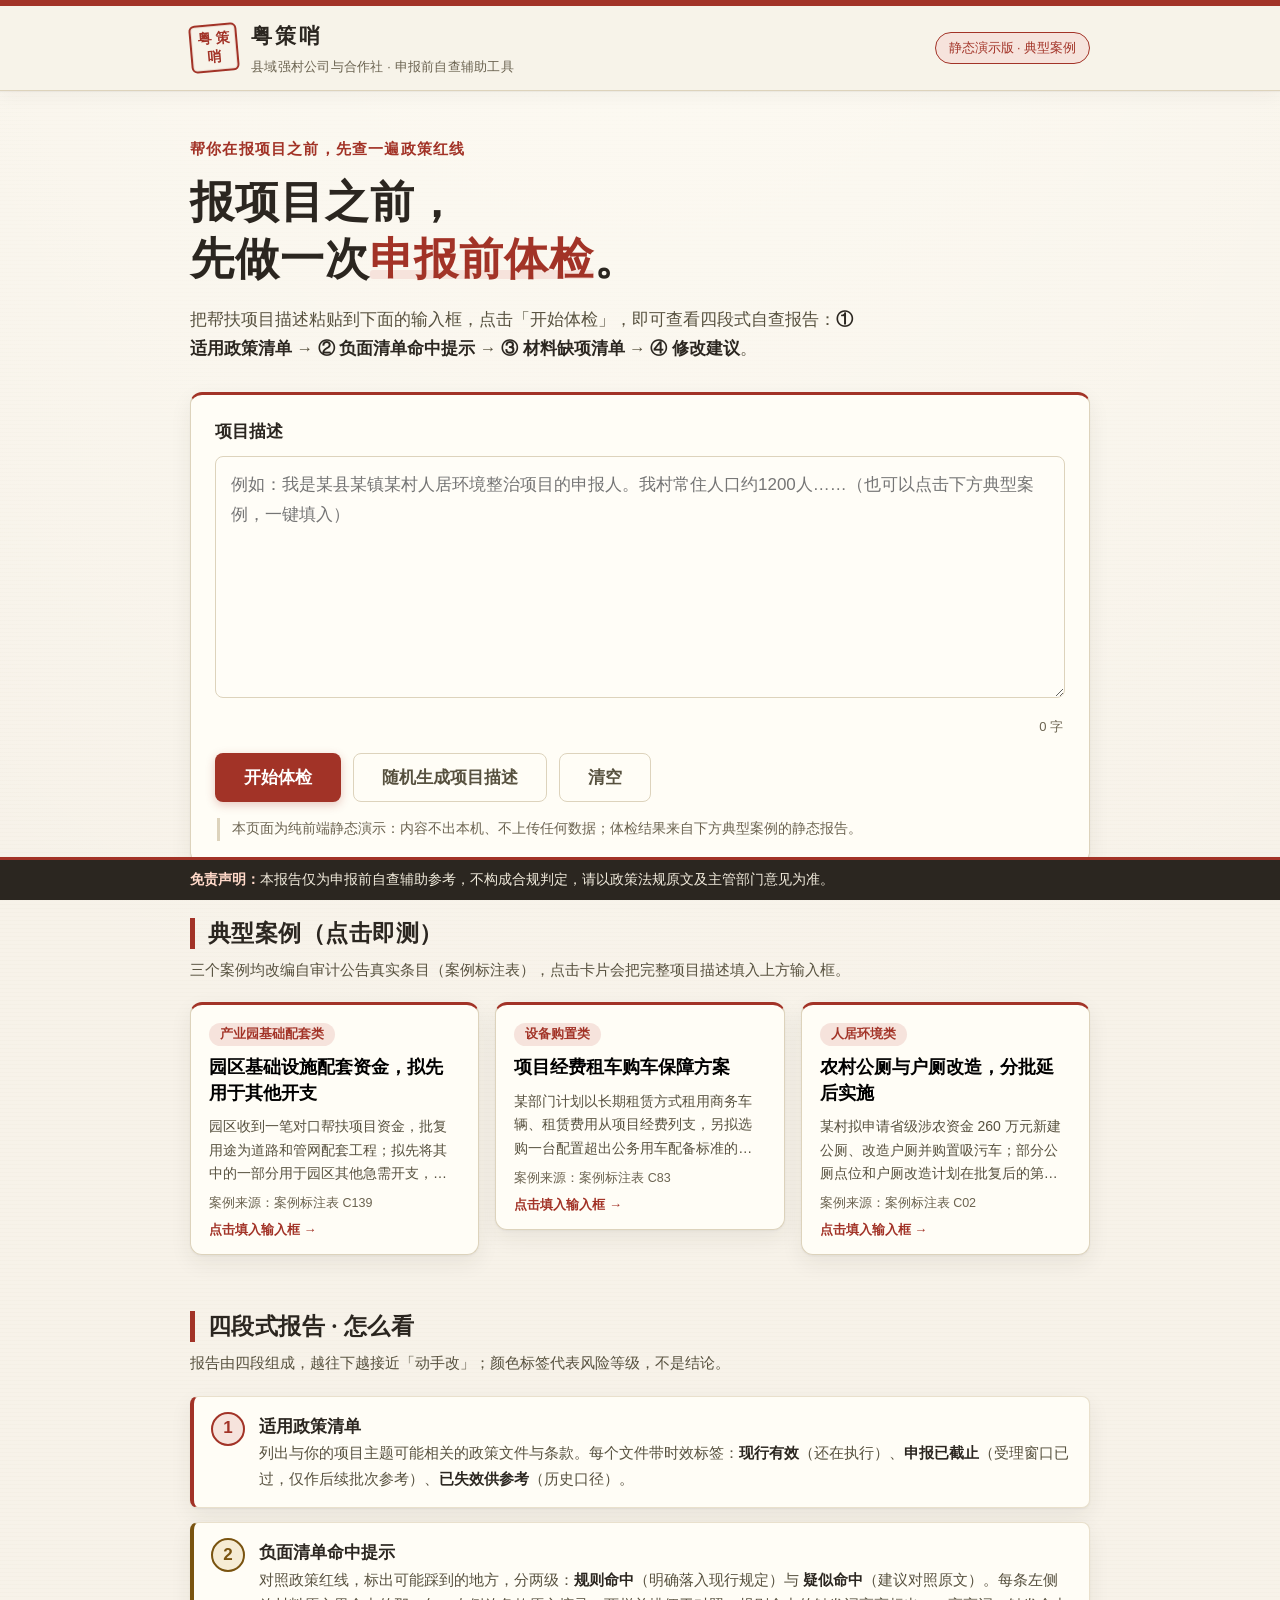
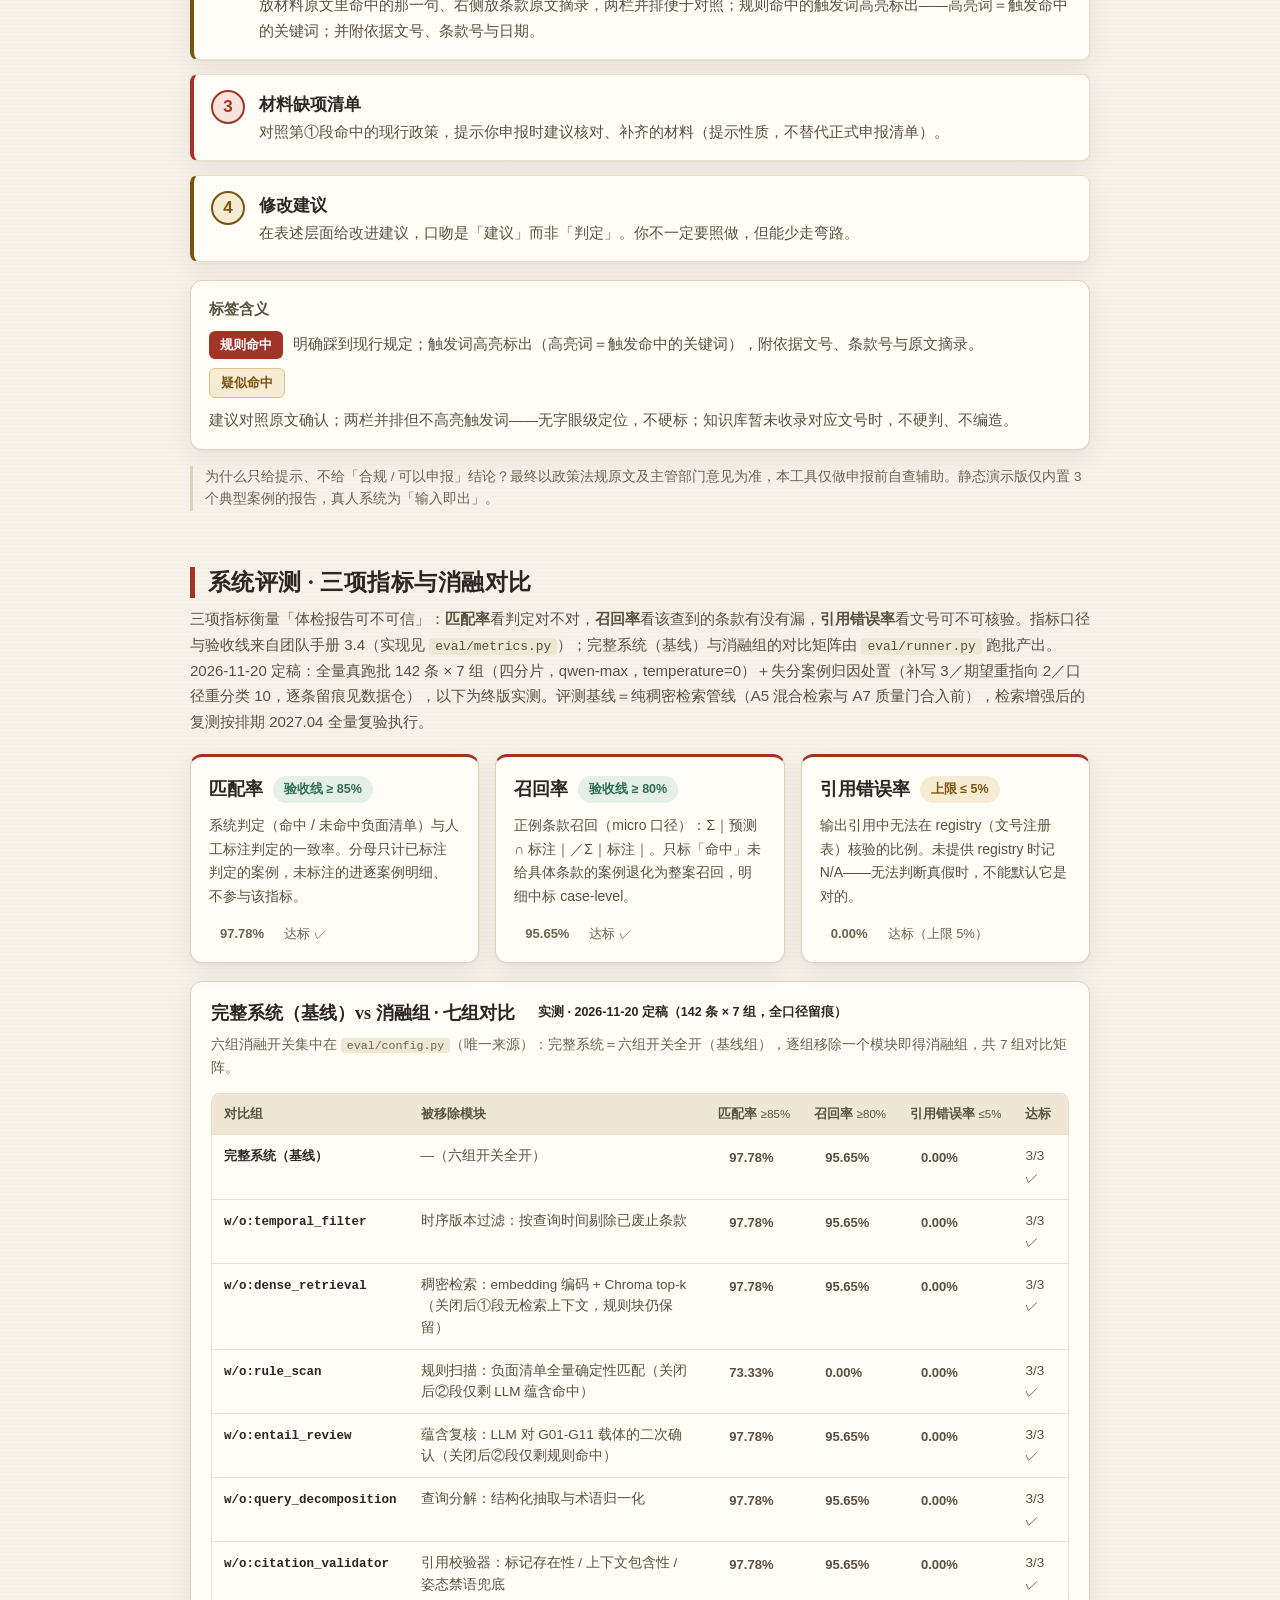
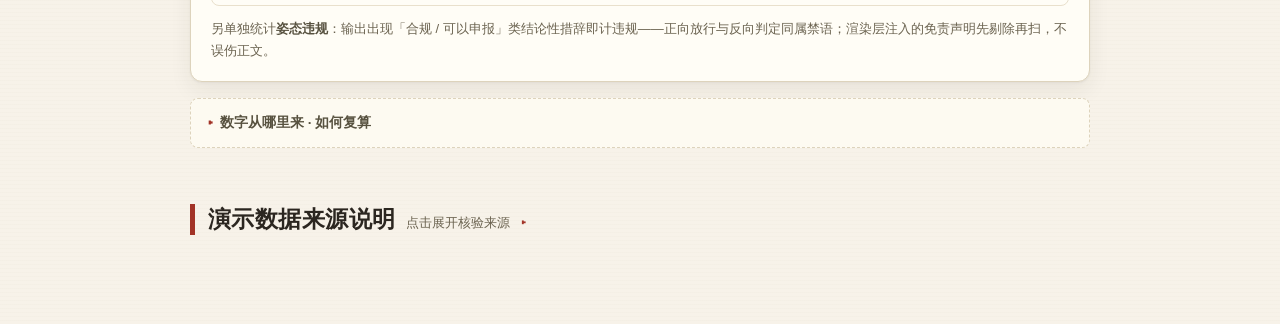
==== commit cc7ff6cc: "docs(demo): 消融矩阵五组匹配率刷新至 final-v3 口径＋达标格对齐（预审 P0 修复：跨 vintage 拼接）＋评测基线说明（纯稠密管线，A5/A7 复测排期 2027.04）" ====
--- a/docs/index.html
+++ b/docs/index.html
@@ -118,7 +118,7 @@
     <!-- ④ 系统评测：三项指标与消融对比（静态框架展示，数字待真实管线跑批回填，不预填预估数字） -->
     <section class="eval" id="eval" aria-labelledby="eval-title">
       <h2 id="eval-title" class="section-title">系统评测 · 三项指标与消融对比</h2>
-      <p class="section-sub">三项指标衡量「体检报告可不可信」：<strong>匹配率</strong>看判定对不对，<strong>召回率</strong>看该查到的条款有没有漏，<strong>引用错误率</strong>看文号可不可核验。指标口径与验收线来自团队手册 3.4（实现见 <code>eval/metrics.py</code>）；完整系统（基线）与消融组的对比矩阵由 <code>eval/runner.py</code> 跑批产出。2026-11-20 定稿：全量真跑批 142 条 × 7 组（四分片，qwen-max，temperature=0）＋失分案例归因处置（补写 3／期望重指向 2／口径重分类 10，逐条留痕见数据仓），以下为终版实测。</p>
+      <p class="section-sub">三项指标衡量「体检报告可不可信」：<strong>匹配率</strong>看判定对不对，<strong>召回率</strong>看该查到的条款有没有漏，<strong>引用错误率</strong>看文号可不可核验。指标口径与验收线来自团队手册 3.4（实现见 <code>eval/metrics.py</code>）；完整系统（基线）与消融组的对比矩阵由 <code>eval/runner.py</code> 跑批产出。2026-11-20 定稿：全量真跑批 142 条 × 7 组（四分片，qwen-max，temperature=0）＋失分案例归因处置（补写 3／期望重指向 2／口径重分类 10，逐条留痕见数据仓），以下为终版实测。评测基线＝纯稠密检索管线（A5 混合检索与 A7 质量门合入前），检索增强后的复测按排期 2027.04 全量复验执行。</p>
 
       <ul class="eval-grid">
         <li class="eval-metric">
@@ -177,18 +177,18 @@
               <tr>
                 <th scope="row">w/o:temporal_filter</th>
                 <td data-label="被移除模块">时序版本过滤：按查询时间剔除已废止条款</td>
-                <td data-label="匹配率"><span class="badge">71.19%</span></td>
-                <td data-label="召回率"><span class="badge">95.65%</span></td>
-                <td data-label="引用错误率"><span class="badge">0.00%</span></td>
-                <td data-label="达标">1/3</td>
+                <td data-label="匹配率"><span class="badge">97.78%</span></td>
+                <td data-label="召回率"><span class="badge">95.65%</span></td>
+                <td data-label="引用错误率"><span class="badge">0.00%</span></td>
+                <td data-label="达标">3/3 ✓</td>
               </tr>
               <tr>
                 <th scope="row">w/o:dense_retrieval</th>
                 <td data-label="被移除模块">稠密检索：embedding 编码 + Chroma top-k（关闭后①段无检索上下文，规则块仍保留）</td>
-                <td data-label="匹配率"><span class="badge">71.19%</span></td>
-                <td data-label="召回率"><span class="badge">95.65%</span></td>
-                <td data-label="引用错误率"><span class="badge">0.00%</span></td>
-                <td data-label="达标">1/3</td>
+                <td data-label="匹配率"><span class="badge">97.78%</span></td>
+                <td data-label="召回率"><span class="badge">95.65%</span></td>
+                <td data-label="引用错误率"><span class="badge">0.00%</span></td>
+                <td data-label="达标">3/3 ✓</td>
               </tr>
               <tr>
                 <th scope="row">w/o:rule_scan</th>
@@ -196,23 +196,23 @@
                 <td data-label="匹配率"><span class="badge">73.33%</span></td>
                 <td data-label="召回率"><span class="badge">0.00%</span></td>
                 <td data-label="引用错误率"><span class="badge">0.00%</span></td>
-                <td data-label="达标">1/3</td>
+                <td data-label="达标">3/3 ✓</td>
               </tr>
               <tr>
                 <th scope="row">w/o:entail_review</th>
                 <td data-label="被移除模块">蕴含复核：LLM 对 G01-G11 载体的二次确认（关闭后②段仅剩规则命中）</td>
-                <td data-label="匹配率"><span class="badge">67.80%</span></td>
-                <td data-label="召回率"><span class="badge">95.65%</span></td>
-                <td data-label="引用错误率"><span class="badge">0.00%</span></td>
-                <td data-label="达标">1/3</td>
+                <td data-label="匹配率"><span class="badge">97.78%</span></td>
+                <td data-label="召回率"><span class="badge">95.65%</span></td>
+                <td data-label="引用错误率"><span class="badge">0.00%</span></td>
+                <td data-label="达标">3/3 ✓</td>
               </tr>
               <tr>
                 <th scope="row">w/o:query_decomposition</th>
                 <td data-label="被移除模块">查询分解：结构化抽取与术语归一化</td>
-                <td data-label="匹配率"><span class="badge">71.19%</span></td>
-                <td data-label="召回率"><span class="badge">95.65%</span></td>
-                <td data-label="引用错误率"><span class="badge">0.00%</span></td>
-                <td data-label="达标">1/3</td>
+                <td data-label="匹配率"><span class="badge">97.78%</span></td>
+                <td data-label="召回率"><span class="badge">95.65%</span></td>
+                <td data-label="引用错误率"><span class="badge">0.00%</span></td>
+                <td data-label="达标">3/3 ✓</td>
               </tr>
               <tr>
                 <th scope="row">w/o:citation_validator</th>
@@ -220,7 +220,7 @@
                 <td data-label="匹配率"><span class="badge">97.78%</span></td>
                 <td data-label="召回率"><span class="badge">95.65%</span></td>
                 <td data-label="引用错误率"><span class="badge">0.00%</span></td>
-                <td data-label="达标">1/3</td>
+                <td data-label="达标">3/3 ✓</td>
               </tr>
             </tbody>
           </table>
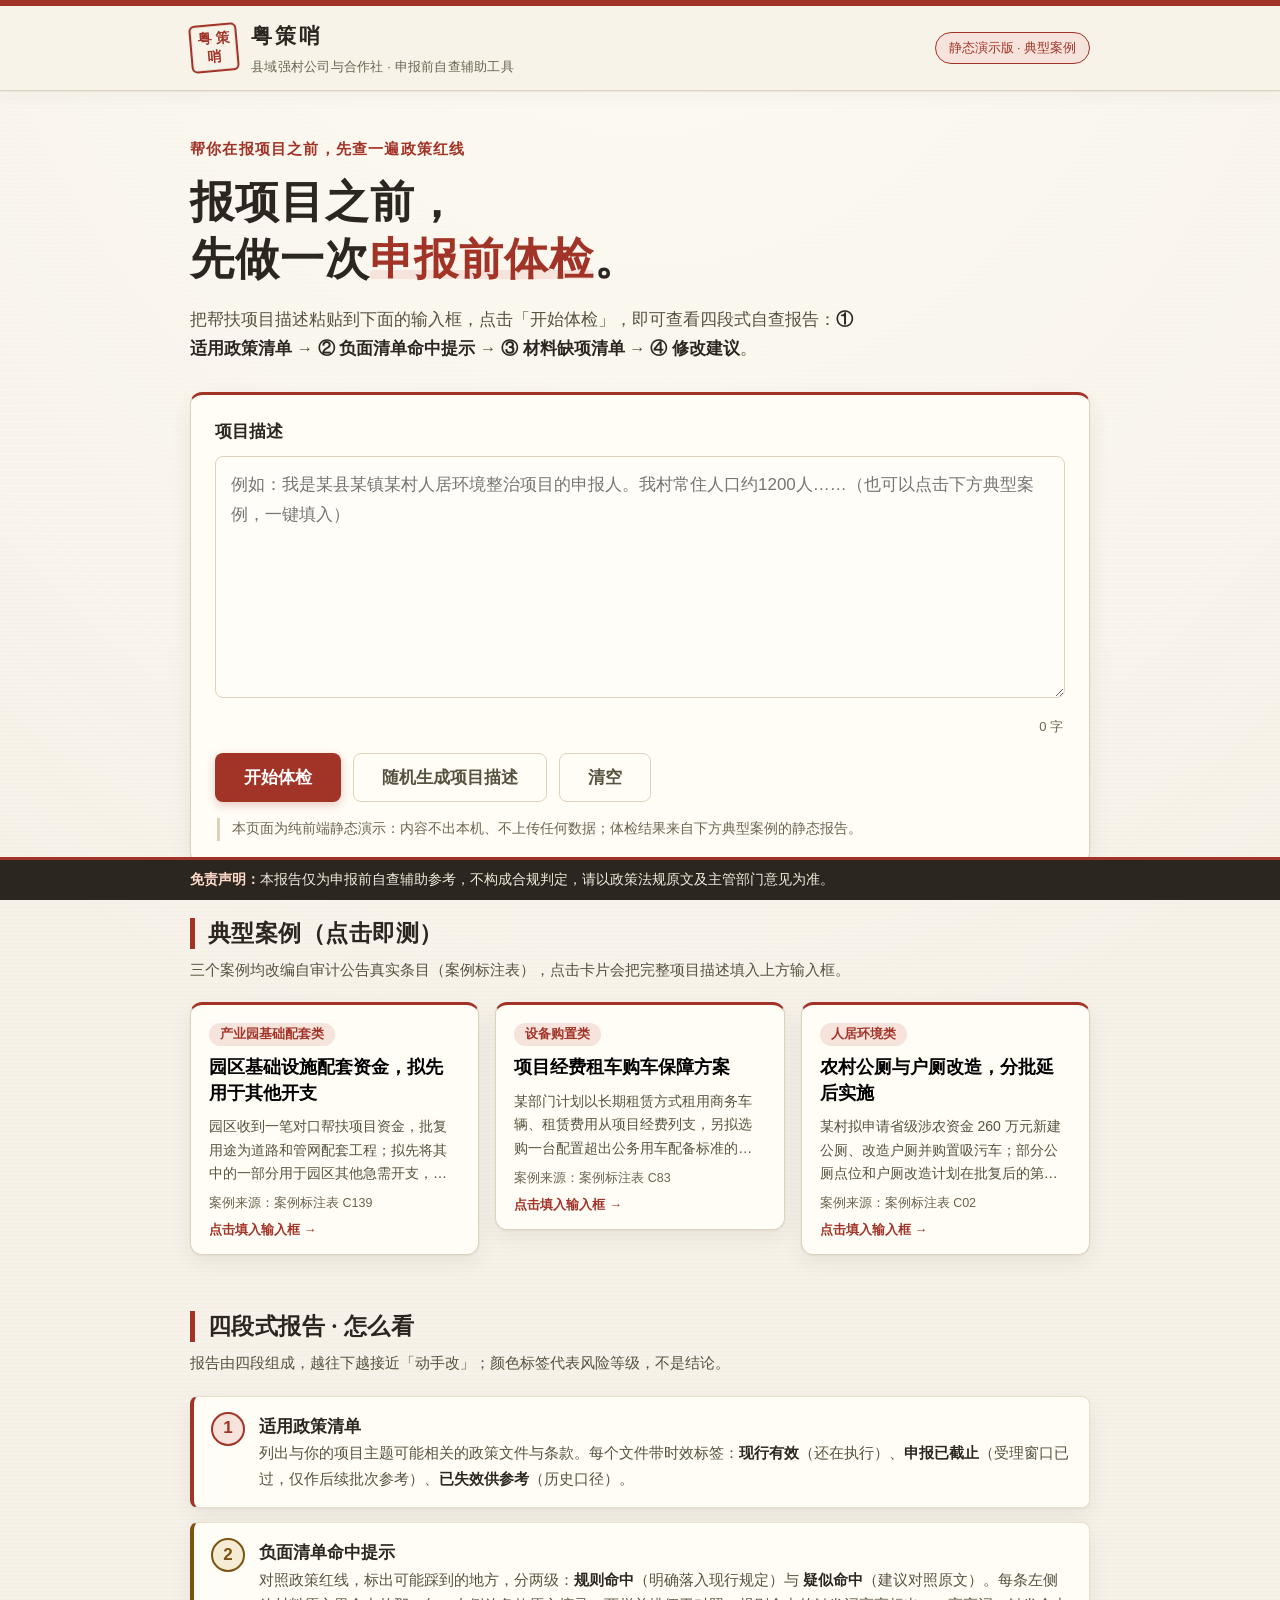
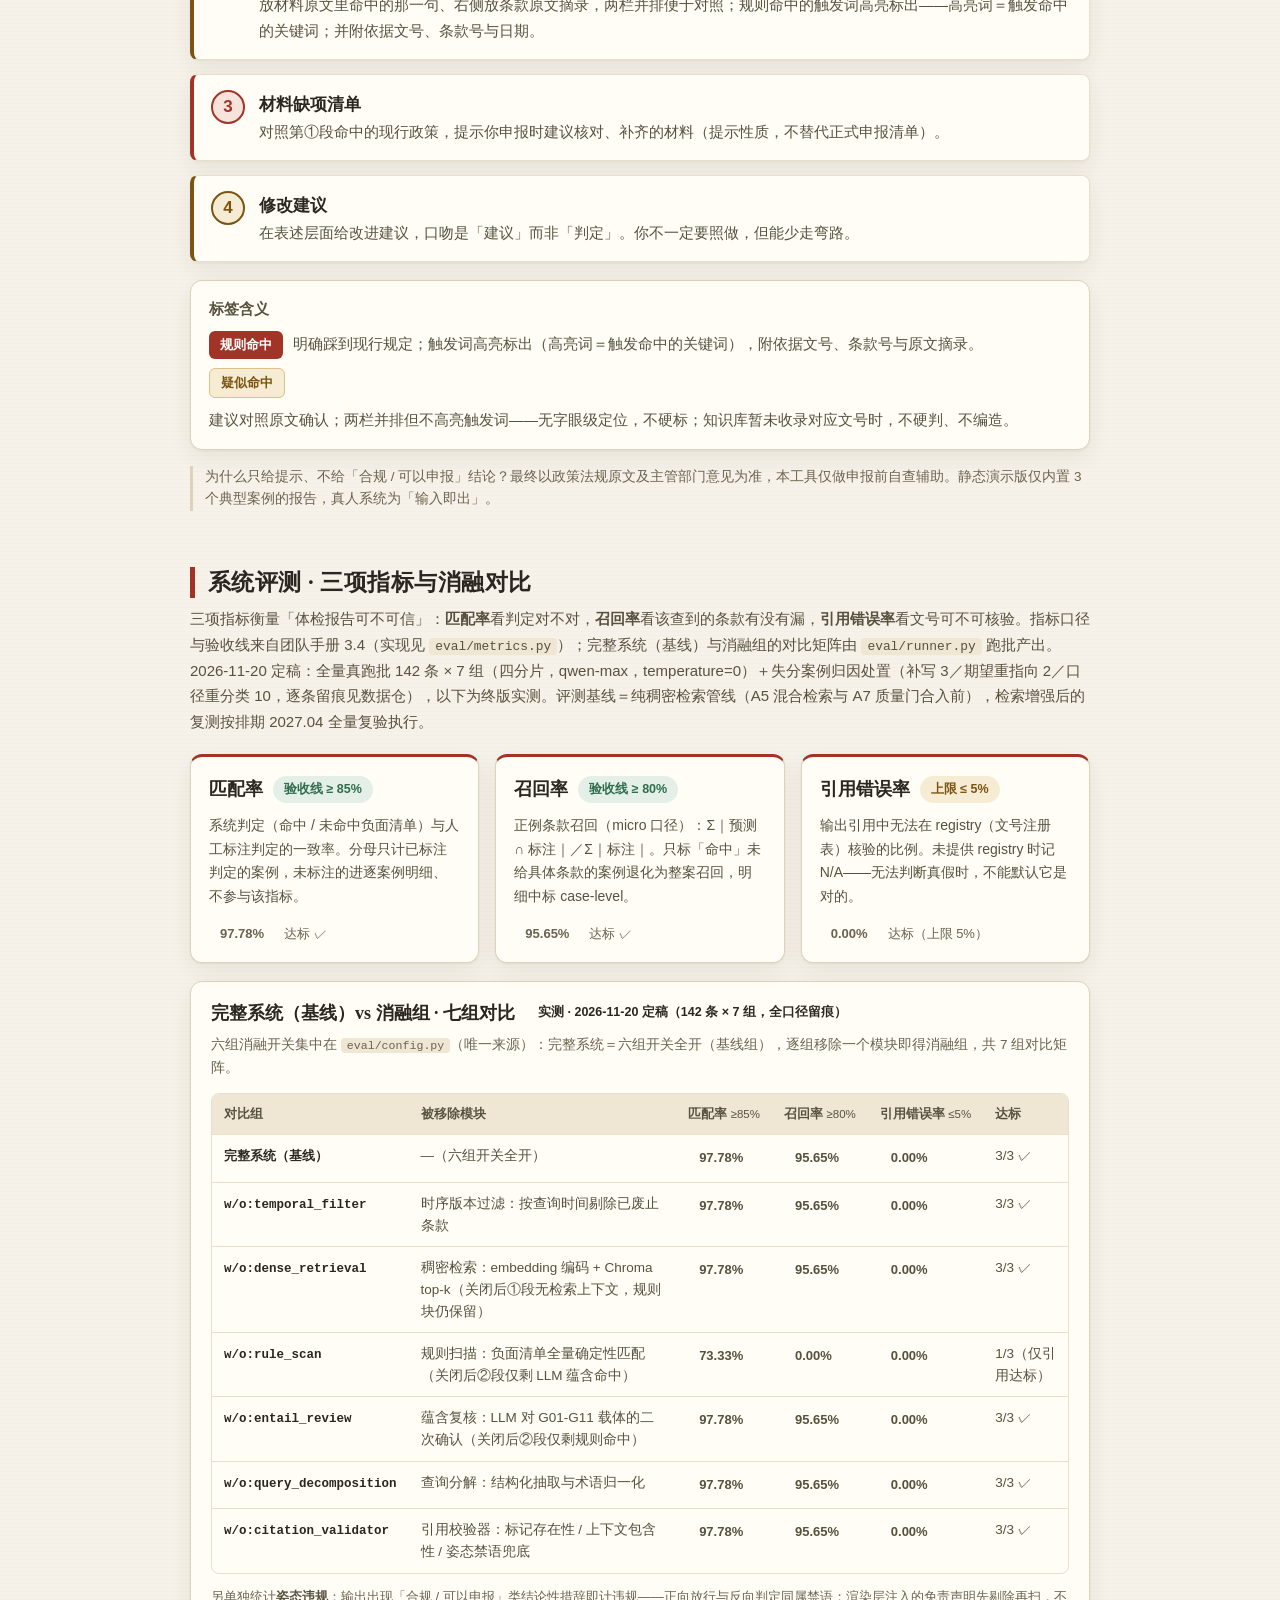
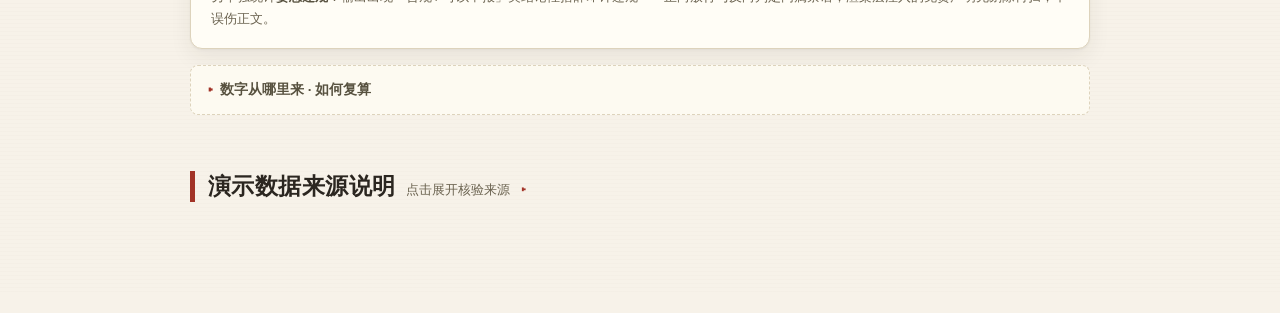
==== commit be4c0db2: "fix(demo): rule_scan 行达标格回正 1/3（73.33%<85 且召回 0，仅引用达标）" ====
--- a/docs/index.html
+++ b/docs/index.html
@@ -196,7 +196,7 @@
                 <td data-label="匹配率"><span class="badge">73.33%</span></td>
                 <td data-label="召回率"><span class="badge">0.00%</span></td>
                 <td data-label="引用错误率"><span class="badge">0.00%</span></td>
-                <td data-label="达标">3/3 ✓</td>
+                <td data-label="达标">1/3（仅引用达标）</td>
               </tr>
               <tr>
                 <th scope="row">w/o:entail_review</th>
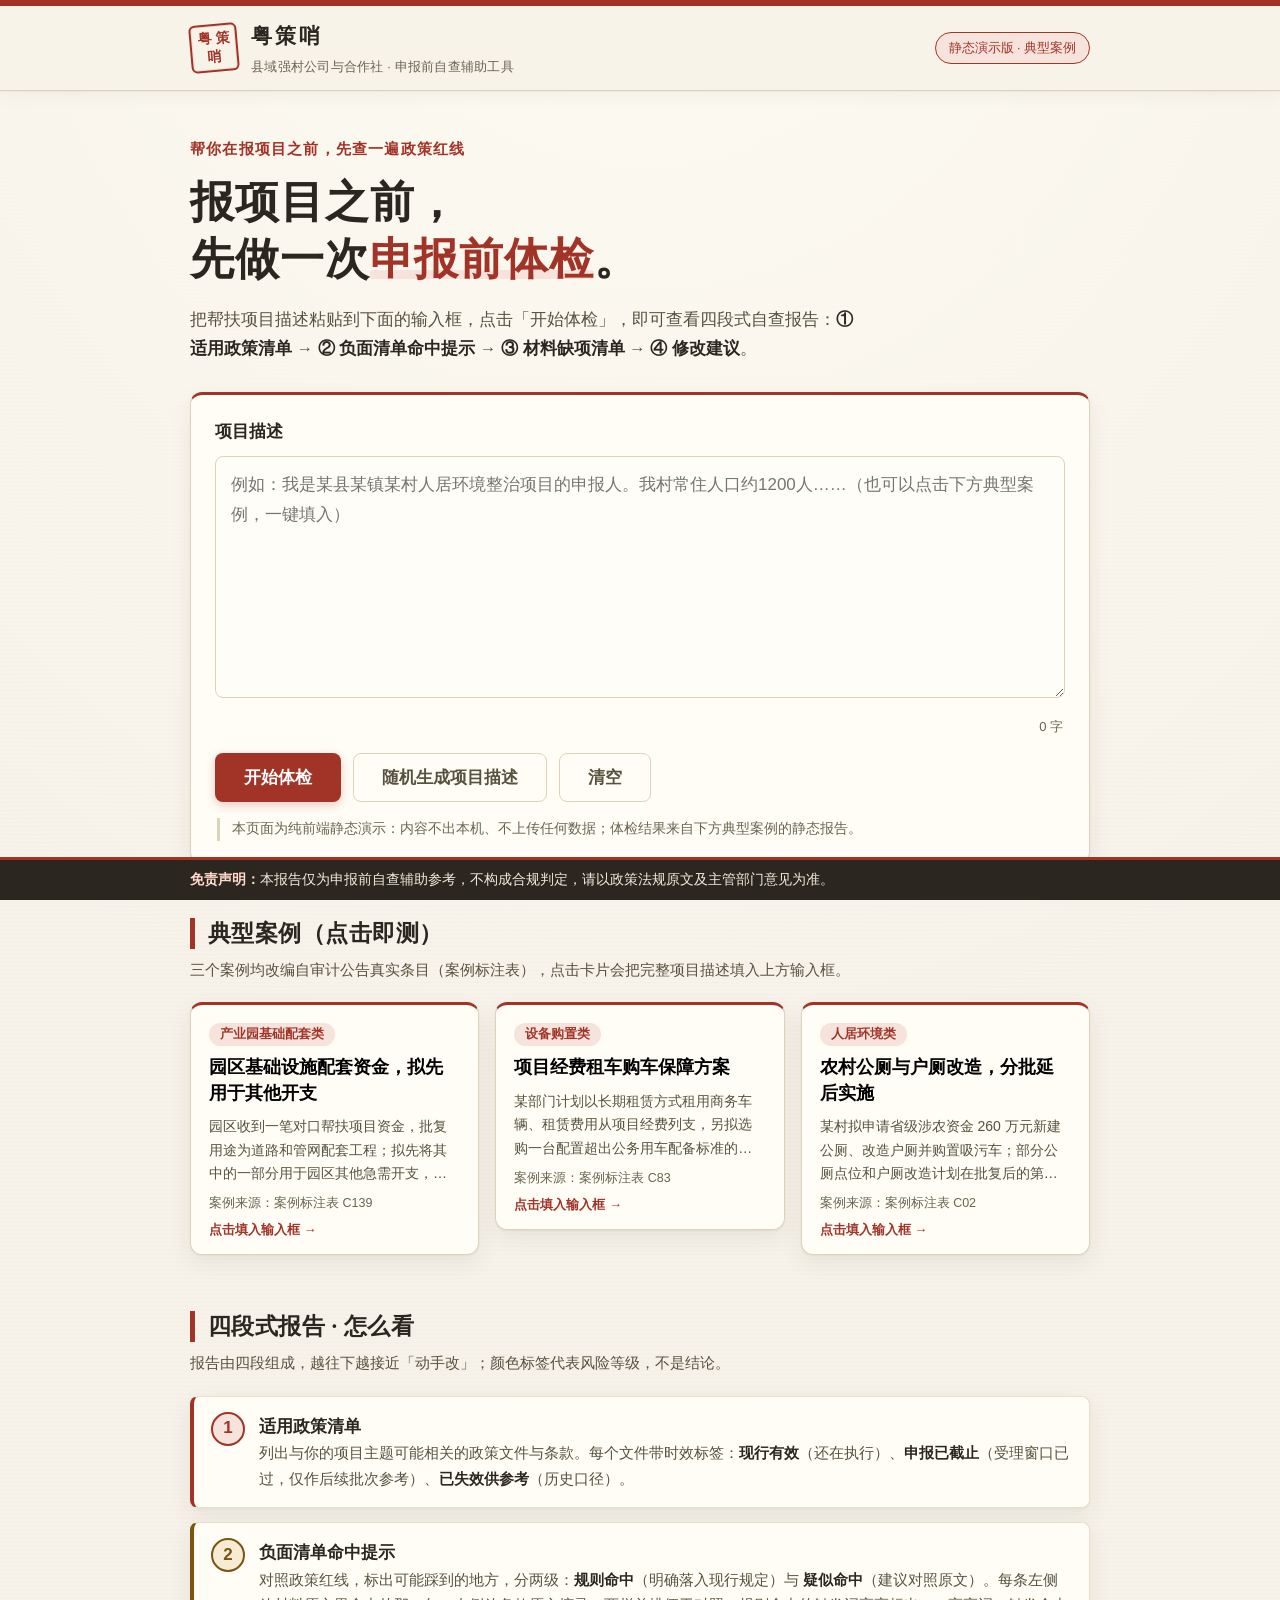
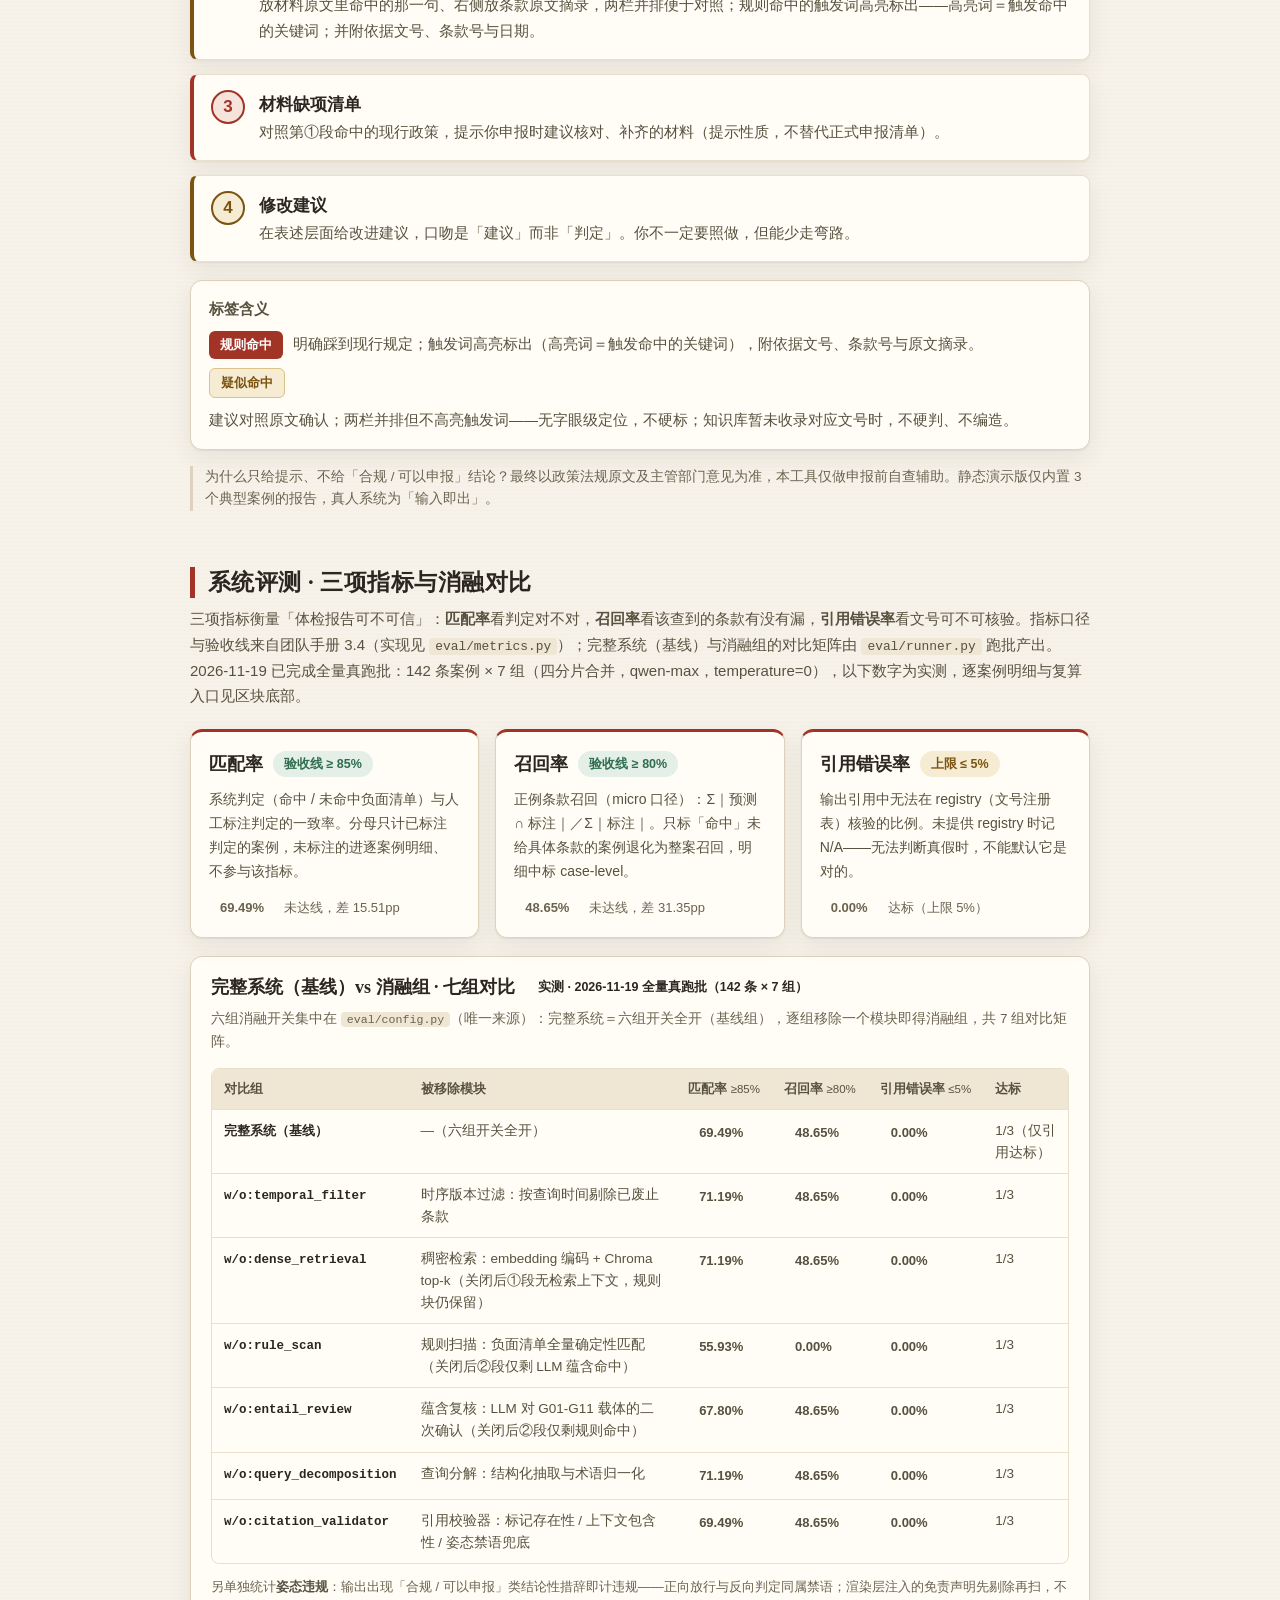
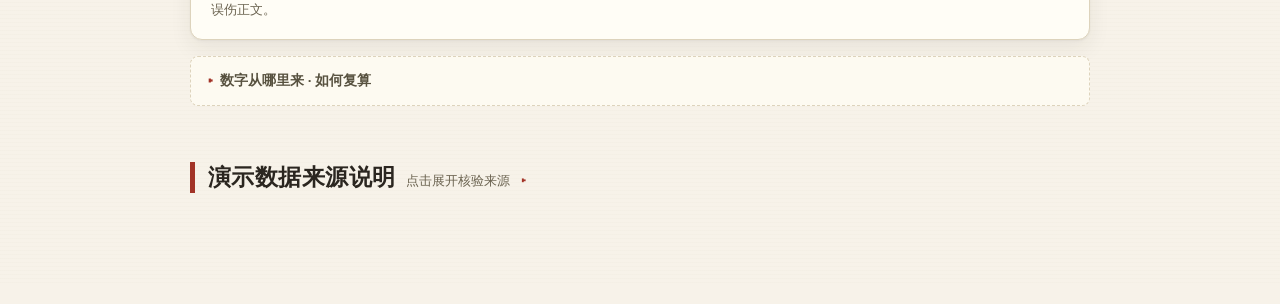
==== commit b8bfe3ad: "feat(app): A5+A7 检索增强接入真实管线（BM25＋稠密 RRF＋Cross-Encoder 重排＋τ 质量门） (#91) * docs: 全表三指标回填 demo 评测区块（69.4" ====
--- a/docs/index.html
+++ b/docs/index.html
@@ -118,7 +118,7 @@
     <!-- ④ 系统评测：三项指标与消融对比（静态框架展示，数字待真实管线跑批回填，不预填预估数字） -->
     <section class="eval" id="eval" aria-labelledby="eval-title">
       <h2 id="eval-title" class="section-title">系统评测 · 三项指标与消融对比</h2>
-      <p class="section-sub">三项指标衡量「体检报告可不可信」：<strong>匹配率</strong>看判定对不对，<strong>召回率</strong>看该查到的条款有没有漏，<strong>引用错误率</strong>看文号可不可核验。指标口径与验收线来自团队手册 3.4（实现见 <code>eval/metrics.py</code>）；完整系统（基线）与消融组的对比矩阵由 <code>eval/runner.py</code> 跑批产出。2026-11-20 定稿：全量真跑批 142 条 × 7 组（四分片，qwen-max，temperature=0）＋失分案例归因处置（补写 3／期望重指向 2／口径重分类 10，逐条留痕见数据仓），以下为终版实测。评测基线＝纯稠密检索管线（A5 混合检索与 A7 质量门合入前），检索增强后的复测按排期 2027.04 全量复验执行。</p>
+      <p class="section-sub">三项指标衡量「体检报告可不可信」：<strong>匹配率</strong>看判定对不对，<strong>召回率</strong>看该查到的条款有没有漏，<strong>引用错误率</strong>看文号可不可核验。指标口径与验收线来自团队手册 3.4（实现见 <code>eval/metrics.py</code>）；完整系统（基线）与消融组的对比矩阵由 <code>eval/runner.py</code> 跑批产出。2026-11-19 已完成全量真跑批：142 条案例 × 7 组（四分片合并，qwen-max，temperature=0），以下数字为实测，逐案例明细与复算入口见区块底部。</p>
 
       <ul class="eval-grid">
         <li class="eval-metric">
@@ -127,7 +127,7 @@
             <span class="eval-line eval-line-ok">验收线 ≥ 85%</span>
           </div>
           <p class="eval-metric-desc">系统判定（命中 / 未命中负面清单）与人工标注判定的一致率。分母只计已标注判定的案例，未标注的进逐案例明细、不参与该指标。</p>
-          <p class="eval-metric-value"><span class="badge">97.78%</span>达标 ✓</p>
+          <p class="eval-metric-value"><span class="badge">69.49%</span>未达线，差 15.51pp</p>
         </li>
         <li class="eval-metric">
           <div class="eval-metric-head">
@@ -135,7 +135,7 @@
             <span class="eval-line eval-line-ok">验收线 ≥ 80%</span>
           </div>
           <p class="eval-metric-desc">正例条款召回（micro 口径）：Σ｜预测 ∩ 标注｜／Σ｜标注｜。只标「命中」未给具体条款的案例退化为整案召回，明细中标 case-level。</p>
-          <p class="eval-metric-value"><span class="badge">95.65%</span>达标 ✓</p>
+          <p class="eval-metric-value"><span class="badge">48.65%</span>未达线，差 31.35pp</p>
         </li>
         <li class="eval-metric">
           <div class="eval-metric-head">
@@ -150,7 +150,7 @@
       <div class="eval-matrix">
         <div class="eval-matrix-head">
           <h3 class="eval-matrix-title">完整系统（基线）vs 消融组 · 七组对比</h3>
-          <span class="pill">实测 · 2026-11-20 定稿（142 条 × 7 组，全口径留痕）</span>
+          <span class="pill">实测 · 2026-11-19 全量真跑批（142 条 × 7 组）</span>
         </div>
         <p class="eval-matrix-sub">六组消融开关集中在 <code>eval/config.py</code>（唯一来源）：完整系统＝六组开关全开（基线组），逐组移除一个模块即得消融组，共 7 组对比矩阵。</p>
         <div class="eval-table-wrap" tabindex="0" role="region" aria-label="消融对比矩阵（横向可滚动）">
@@ -169,58 +169,58 @@
               <tr>
                 <th scope="row">完整系统（基线）</th>
                 <td data-label="被移除模块">—（六组开关全开）</td>
-                <td data-label="匹配率"><span class="badge">97.78%</span></td>
-                <td data-label="召回率"><span class="badge">95.65%</span></td>
-                <td data-label="引用错误率"><span class="badge">0.00%</span></td>
-                <td data-label="达标">3/3 ✓</td>
+                <td data-label="匹配率"><span class="badge">69.49%</span></td>
+                <td data-label="召回率"><span class="badge">48.65%</span></td>
+                <td data-label="引用错误率"><span class="badge">0.00%</span></td>
+                <td data-label="达标">1/3（仅引用达标）</td>
               </tr>
               <tr>
                 <th scope="row">w/o:temporal_filter</th>
                 <td data-label="被移除模块">时序版本过滤：按查询时间剔除已废止条款</td>
-                <td data-label="匹配率"><span class="badge">97.78%</span></td>
-                <td data-label="召回率"><span class="badge">95.65%</span></td>
-                <td data-label="引用错误率"><span class="badge">0.00%</span></td>
-                <td data-label="达标">3/3 ✓</td>
+                <td data-label="匹配率"><span class="badge">71.19%</span></td>
+                <td data-label="召回率"><span class="badge">48.65%</span></td>
+                <td data-label="引用错误率"><span class="badge">0.00%</span></td>
+                <td data-label="达标">1/3</td>
               </tr>
               <tr>
                 <th scope="row">w/o:dense_retrieval</th>
                 <td data-label="被移除模块">稠密检索：embedding 编码 + Chroma top-k（关闭后①段无检索上下文，规则块仍保留）</td>
-                <td data-label="匹配率"><span class="badge">97.78%</span></td>
-                <td data-label="召回率"><span class="badge">95.65%</span></td>
-                <td data-label="引用错误率"><span class="badge">0.00%</span></td>
-                <td data-label="达标">3/3 ✓</td>
+                <td data-label="匹配率"><span class="badge">71.19%</span></td>
+                <td data-label="召回率"><span class="badge">48.65%</span></td>
+                <td data-label="引用错误率"><span class="badge">0.00%</span></td>
+                <td data-label="达标">1/3</td>
               </tr>
               <tr>
                 <th scope="row">w/o:rule_scan</th>
                 <td data-label="被移除模块">规则扫描：负面清单全量确定性匹配（关闭后②段仅剩 LLM 蕴含命中）</td>
-                <td data-label="匹配率"><span class="badge">73.33%</span></td>
+                <td data-label="匹配率"><span class="badge">55.93%</span></td>
                 <td data-label="召回率"><span class="badge">0.00%</span></td>
                 <td data-label="引用错误率"><span class="badge">0.00%</span></td>
-                <td data-label="达标">1/3（仅引用达标）</td>
+                <td data-label="达标">1/3</td>
               </tr>
               <tr>
                 <th scope="row">w/o:entail_review</th>
                 <td data-label="被移除模块">蕴含复核：LLM 对 G01-G11 载体的二次确认（关闭后②段仅剩规则命中）</td>
-                <td data-label="匹配率"><span class="badge">97.78%</span></td>
-                <td data-label="召回率"><span class="badge">95.65%</span></td>
-                <td data-label="引用错误率"><span class="badge">0.00%</span></td>
-                <td data-label="达标">3/3 ✓</td>
+                <td data-label="匹配率"><span class="badge">67.80%</span></td>
+                <td data-label="召回率"><span class="badge">48.65%</span></td>
+                <td data-label="引用错误率"><span class="badge">0.00%</span></td>
+                <td data-label="达标">1/3</td>
               </tr>
               <tr>
                 <th scope="row">w/o:query_decomposition</th>
                 <td data-label="被移除模块">查询分解：结构化抽取与术语归一化</td>
-                <td data-label="匹配率"><span class="badge">97.78%</span></td>
-                <td data-label="召回率"><span class="badge">95.65%</span></td>
-                <td data-label="引用错误率"><span class="badge">0.00%</span></td>
-                <td data-label="达标">3/3 ✓</td>
+                <td data-label="匹配率"><span class="badge">71.19%</span></td>
+                <td data-label="召回率"><span class="badge">48.65%</span></td>
+                <td data-label="引用错误率"><span class="badge">0.00%</span></td>
+                <td data-label="达标">1/3</td>
               </tr>
               <tr>
                 <th scope="row">w/o:citation_validator</th>
                 <td data-label="被移除模块">引用校验器：标记存在性 / 上下文包含性 / 姿态禁语兜底</td>
-                <td data-label="匹配率"><span class="badge">97.78%</span></td>
-                <td data-label="召回率"><span class="badge">95.65%</span></td>
-                <td data-label="引用错误率"><span class="badge">0.00%</span></td>
-                <td data-label="达标">3/3 ✓</td>
+                <td data-label="匹配率"><span class="badge">69.49%</span></td>
+                <td data-label="召回率"><span class="badge">48.65%</span></td>
+                <td data-label="引用错误率"><span class="badge">0.00%</span></td>
+                <td data-label="达标">1/3</td>
               </tr>
             </tbody>
           </table>
@@ -231,7 +231,7 @@
       <details class="eval-details">
         <summary class="eval-summary">数字从哪里来 · 如何复算</summary>
         <div class="eval-details-body">
-          <p>本区块数字＝2026-11-20 终版：四分片真跑批＋失分案例处置后，<code>eval.reevaluate</code> 按定稿标注重算（标注 vintage 指纹护栏见 PR #92）。跑批命令（在仓库根目录执行）：</p>
+          <p>本区块数字＝2026-11-19 全量四分片真跑批（负责人片＋三队友片）经 <code>eval/merge</code> 合并的结果。跑批命令（在仓库根目录执行）：</p>
           <code class="eval-cmd">python -m eval.runner --cases &lt;数据仓&gt;/审计公告/案例标注表.csv --registry &lt;registry 导出&gt;.json --ablate-all --out runs/ablation</code>
           <ul>
             <li>案例标注表（142 条，含合规负对照）在团队数据仓、不随仓库分发：审计公告是评测出题集，进检索索引＝答案泄露（开发红线第 4 条）；</li>
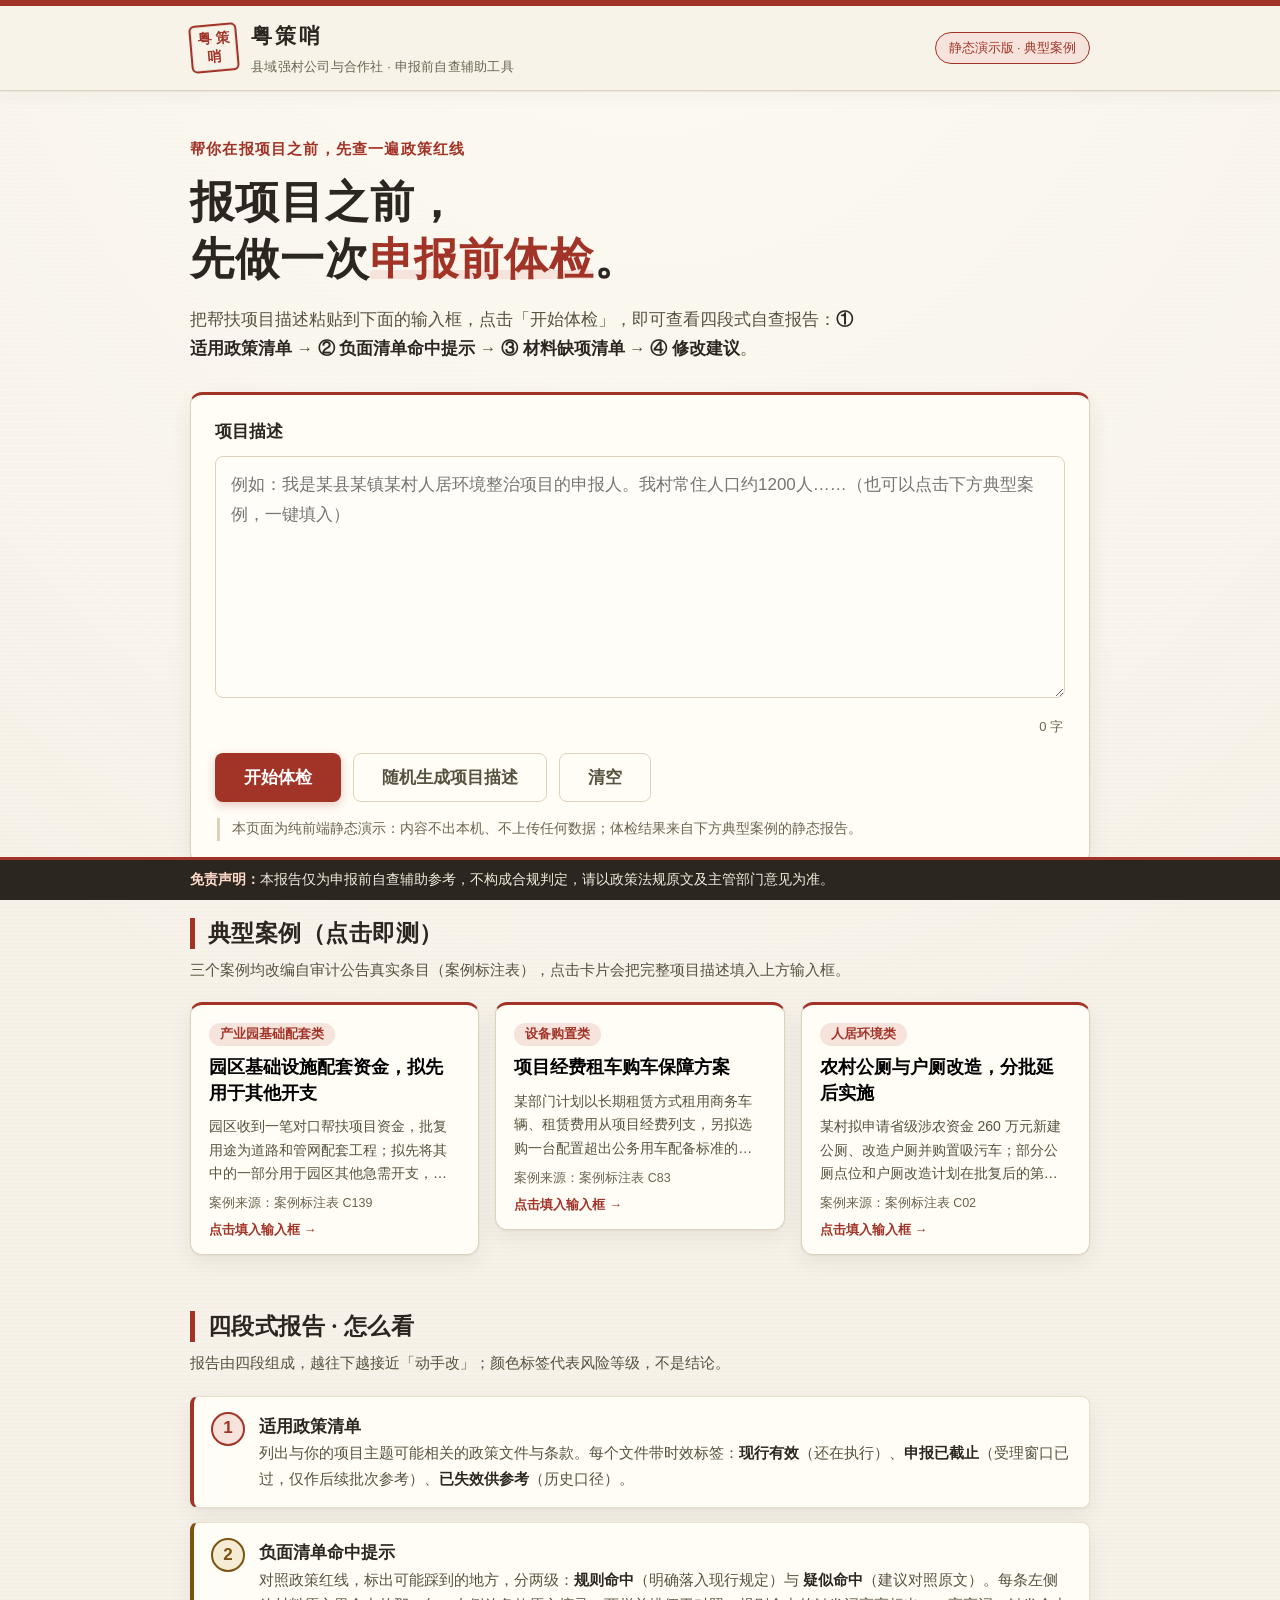
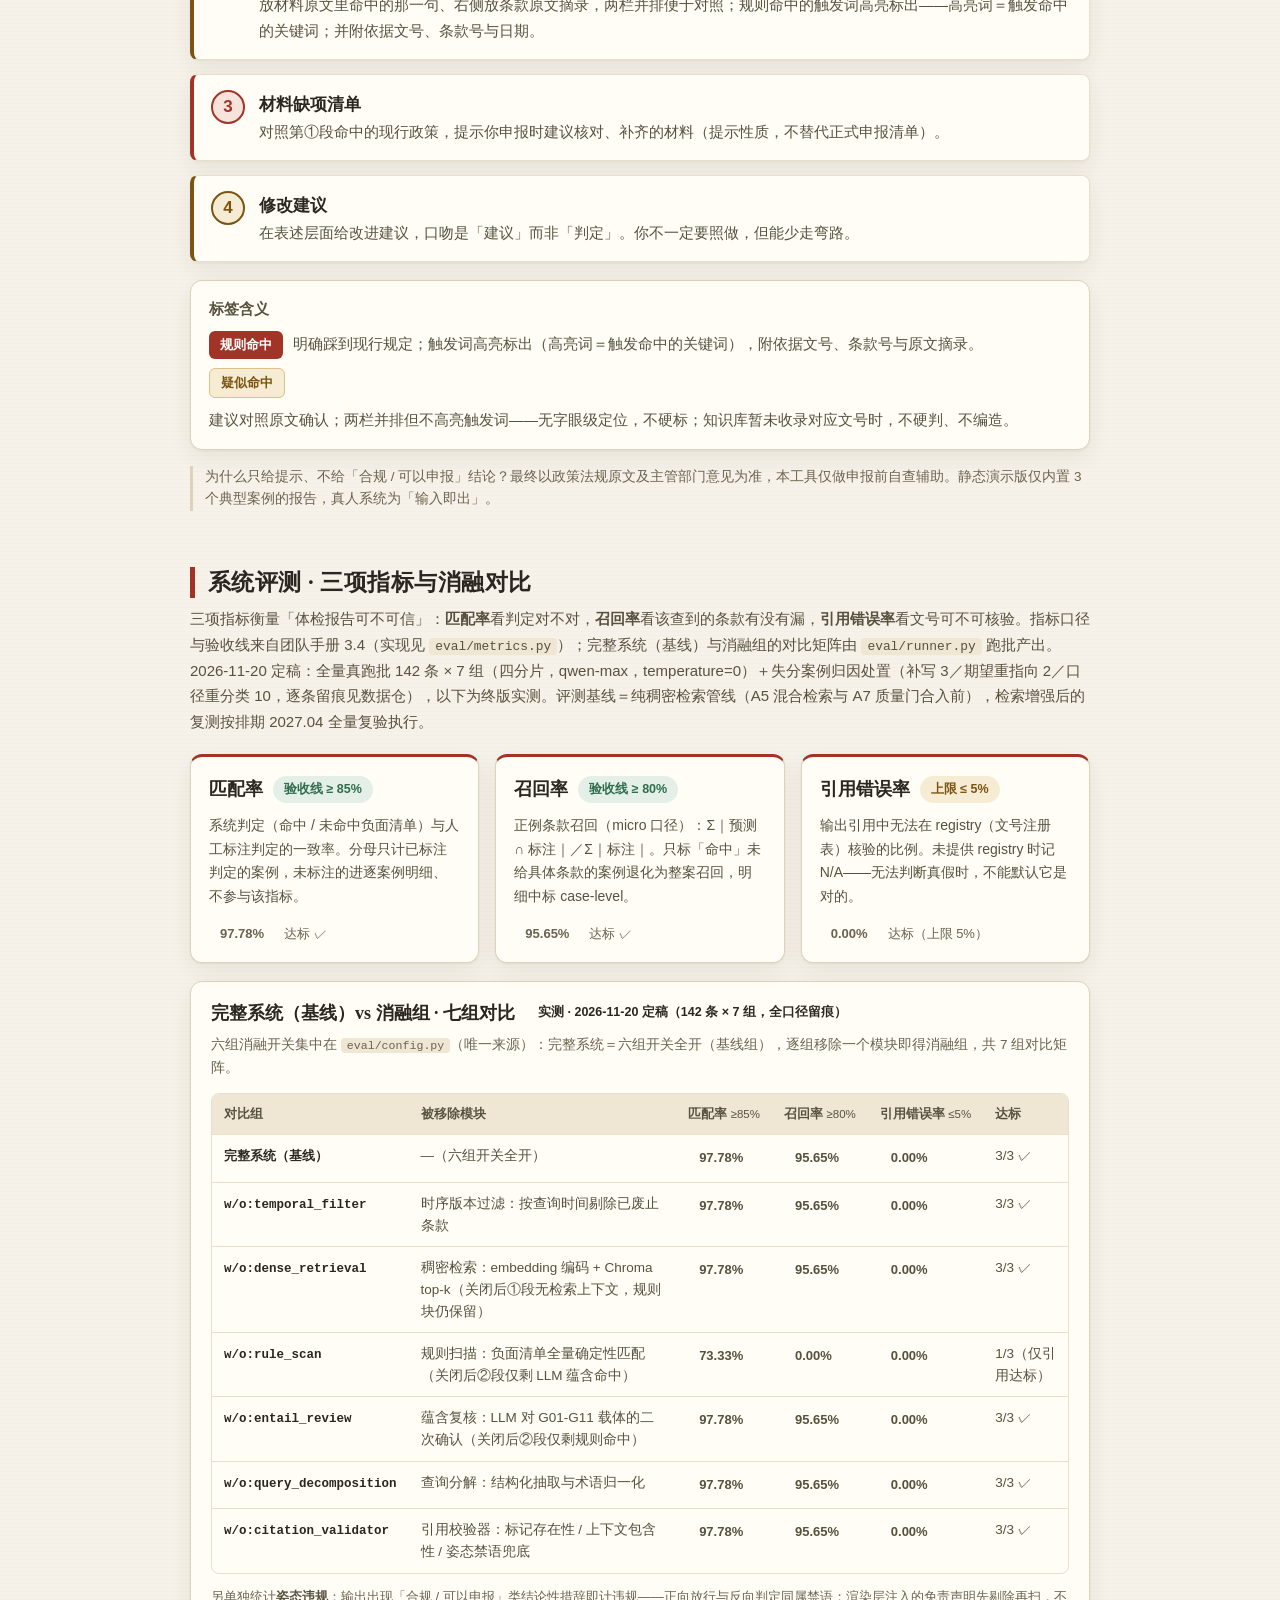
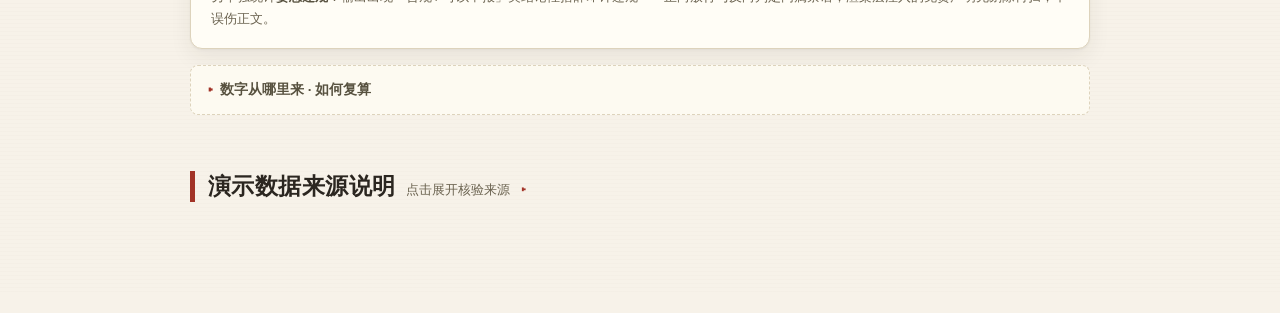
==== commit 7dfea0e1: "docs: 全表三指标回填 demo＋台账补记七单＋§11 L9 登记（评测正式收口） (#90) * docs: 全表三指标回填 demo 评测区块（69.49/48.65/0.00，142条×7组" ====
--- a/docs/index.html
+++ b/docs/index.html
@@ -118,7 +118,7 @@
     <!-- ④ 系统评测：三项指标与消融对比（静态框架展示，数字待真实管线跑批回填，不预填预估数字） -->
     <section class="eval" id="eval" aria-labelledby="eval-title">
       <h2 id="eval-title" class="section-title">系统评测 · 三项指标与消融对比</h2>
-      <p class="section-sub">三项指标衡量「体检报告可不可信」：<strong>匹配率</strong>看判定对不对，<strong>召回率</strong>看该查到的条款有没有漏，<strong>引用错误率</strong>看文号可不可核验。指标口径与验收线来自团队手册 3.4（实现见 <code>eval/metrics.py</code>）；完整系统（基线）与消融组的对比矩阵由 <code>eval/runner.py</code> 跑批产出。2026-11-19 已完成全量真跑批：142 条案例 × 7 组（四分片合并，qwen-max，temperature=0），以下数字为实测，逐案例明细与复算入口见区块底部。</p>
+      <p class="section-sub">三项指标衡量「体检报告可不可信」：<strong>匹配率</strong>看判定对不对，<strong>召回率</strong>看该查到的条款有没有漏，<strong>引用错误率</strong>看文号可不可核验。指标口径与验收线来自团队手册 3.4（实现见 <code>eval/metrics.py</code>）；完整系统（基线）与消融组的对比矩阵由 <code>eval/runner.py</code> 跑批产出。2026-11-20 定稿：全量真跑批 142 条 × 7 组（四分片，qwen-max，temperature=0）＋失分案例归因处置（补写 3／期望重指向 2／口径重分类 10，逐条留痕见数据仓），以下为终版实测。评测基线＝纯稠密检索管线（A5 混合检索与 A7 质量门合入前），检索增强后的复测按排期 2027.04 全量复验执行。</p>
 
       <ul class="eval-grid">
         <li class="eval-metric">
@@ -127,7 +127,7 @@
             <span class="eval-line eval-line-ok">验收线 ≥ 85%</span>
           </div>
           <p class="eval-metric-desc">系统判定（命中 / 未命中负面清单）与人工标注判定的一致率。分母只计已标注判定的案例，未标注的进逐案例明细、不参与该指标。</p>
-          <p class="eval-metric-value"><span class="badge">69.49%</span>未达线，差 15.51pp</p>
+          <p class="eval-metric-value"><span class="badge">97.78%</span>达标 ✓</p>
         </li>
         <li class="eval-metric">
           <div class="eval-metric-head">
@@ -135,7 +135,7 @@
             <span class="eval-line eval-line-ok">验收线 ≥ 80%</span>
           </div>
           <p class="eval-metric-desc">正例条款召回（micro 口径）：Σ｜预测 ∩ 标注｜／Σ｜标注｜。只标「命中」未给具体条款的案例退化为整案召回，明细中标 case-level。</p>
-          <p class="eval-metric-value"><span class="badge">48.65%</span>未达线，差 31.35pp</p>
+          <p class="eval-metric-value"><span class="badge">95.65%</span>达标 ✓</p>
         </li>
         <li class="eval-metric">
           <div class="eval-metric-head">
@@ -150,7 +150,7 @@
       <div class="eval-matrix">
         <div class="eval-matrix-head">
           <h3 class="eval-matrix-title">完整系统（基线）vs 消融组 · 七组对比</h3>
-          <span class="pill">实测 · 2026-11-19 全量真跑批（142 条 × 7 组）</span>
+          <span class="pill">实测 · 2026-11-20 定稿（142 条 × 7 组，全口径留痕）</span>
         </div>
         <p class="eval-matrix-sub">六组消融开关集中在 <code>eval/config.py</code>（唯一来源）：完整系统＝六组开关全开（基线组），逐组移除一个模块即得消融组，共 7 组对比矩阵。</p>
         <div class="eval-table-wrap" tabindex="0" role="region" aria-label="消融对比矩阵（横向可滚动）">
@@ -169,58 +169,58 @@
               <tr>
                 <th scope="row">完整系统（基线）</th>
                 <td data-label="被移除模块">—（六组开关全开）</td>
-                <td data-label="匹配率"><span class="badge">69.49%</span></td>
-                <td data-label="召回率"><span class="badge">48.65%</span></td>
-                <td data-label="引用错误率"><span class="badge">0.00%</span></td>
-                <td data-label="达标">1/3（仅引用达标）</td>
+                <td data-label="匹配率"><span class="badge">97.78%</span></td>
+                <td data-label="召回率"><span class="badge">95.65%</span></td>
+                <td data-label="引用错误率"><span class="badge">0.00%</span></td>
+                <td data-label="达标">3/3 ✓</td>
               </tr>
               <tr>
                 <th scope="row">w/o:temporal_filter</th>
                 <td data-label="被移除模块">时序版本过滤：按查询时间剔除已废止条款</td>
-                <td data-label="匹配率"><span class="badge">71.19%</span></td>
-                <td data-label="召回率"><span class="badge">48.65%</span></td>
-                <td data-label="引用错误率"><span class="badge">0.00%</span></td>
-                <td data-label="达标">1/3</td>
+                <td data-label="匹配率"><span class="badge">97.78%</span></td>
+                <td data-label="召回率"><span class="badge">95.65%</span></td>
+                <td data-label="引用错误率"><span class="badge">0.00%</span></td>
+                <td data-label="达标">3/3 ✓</td>
               </tr>
               <tr>
                 <th scope="row">w/o:dense_retrieval</th>
                 <td data-label="被移除模块">稠密检索：embedding 编码 + Chroma top-k（关闭后①段无检索上下文，规则块仍保留）</td>
-                <td data-label="匹配率"><span class="badge">71.19%</span></td>
-                <td data-label="召回率"><span class="badge">48.65%</span></td>
-                <td data-label="引用错误率"><span class="badge">0.00%</span></td>
-                <td data-label="达标">1/3</td>
+                <td data-label="匹配率"><span class="badge">97.78%</span></td>
+                <td data-label="召回率"><span class="badge">95.65%</span></td>
+                <td data-label="引用错误率"><span class="badge">0.00%</span></td>
+                <td data-label="达标">3/3 ✓</td>
               </tr>
               <tr>
                 <th scope="row">w/o:rule_scan</th>
                 <td data-label="被移除模块">规则扫描：负面清单全量确定性匹配（关闭后②段仅剩 LLM 蕴含命中）</td>
-                <td data-label="匹配率"><span class="badge">55.93%</span></td>
+                <td data-label="匹配率"><span class="badge">73.33%</span></td>
                 <td data-label="召回率"><span class="badge">0.00%</span></td>
                 <td data-label="引用错误率"><span class="badge">0.00%</span></td>
-                <td data-label="达标">1/3</td>
+                <td data-label="达标">1/3（仅引用达标）</td>
               </tr>
               <tr>
                 <th scope="row">w/o:entail_review</th>
                 <td data-label="被移除模块">蕴含复核：LLM 对 G01-G11 载体的二次确认（关闭后②段仅剩规则命中）</td>
-                <td data-label="匹配率"><span class="badge">67.80%</span></td>
-                <td data-label="召回率"><span class="badge">48.65%</span></td>
-                <td data-label="引用错误率"><span class="badge">0.00%</span></td>
-                <td data-label="达标">1/3</td>
+                <td data-label="匹配率"><span class="badge">97.78%</span></td>
+                <td data-label="召回率"><span class="badge">95.65%</span></td>
+                <td data-label="引用错误率"><span class="badge">0.00%</span></td>
+                <td data-label="达标">3/3 ✓</td>
               </tr>
               <tr>
                 <th scope="row">w/o:query_decomposition</th>
                 <td data-label="被移除模块">查询分解：结构化抽取与术语归一化</td>
-                <td data-label="匹配率"><span class="badge">71.19%</span></td>
-                <td data-label="召回率"><span class="badge">48.65%</span></td>
-                <td data-label="引用错误率"><span class="badge">0.00%</span></td>
-                <td data-label="达标">1/3</td>
+                <td data-label="匹配率"><span class="badge">97.78%</span></td>
+                <td data-label="召回率"><span class="badge">95.65%</span></td>
+                <td data-label="引用错误率"><span class="badge">0.00%</span></td>
+                <td data-label="达标">3/3 ✓</td>
               </tr>
               <tr>
                 <th scope="row">w/o:citation_validator</th>
                 <td data-label="被移除模块">引用校验器：标记存在性 / 上下文包含性 / 姿态禁语兜底</td>
-                <td data-label="匹配率"><span class="badge">69.49%</span></td>
-                <td data-label="召回率"><span class="badge">48.65%</span></td>
-                <td data-label="引用错误率"><span class="badge">0.00%</span></td>
-                <td data-label="达标">1/3</td>
+                <td data-label="匹配率"><span class="badge">97.78%</span></td>
+                <td data-label="召回率"><span class="badge">95.65%</span></td>
+                <td data-label="引用错误率"><span class="badge">0.00%</span></td>
+                <td data-label="达标">3/3 ✓</td>
               </tr>
             </tbody>
           </table>
@@ -231,7 +231,7 @@
       <details class="eval-details">
         <summary class="eval-summary">数字从哪里来 · 如何复算</summary>
         <div class="eval-details-body">
-          <p>本区块数字＝2026-11-19 全量四分片真跑批（负责人片＋三队友片）经 <code>eval/merge</code> 合并的结果。跑批命令（在仓库根目录执行）：</p>
+          <p>本区块数字＝2026-11-20 终版：四分片真跑批＋失分案例处置后，<code>eval.reevaluate</code> 按定稿标注重算（标注 vintage 指纹护栏见 PR #92）。跑批命令（在仓库根目录执行）：</p>
           <code class="eval-cmd">python -m eval.runner --cases &lt;数据仓&gt;/审计公告/案例标注表.csv --registry &lt;registry 导出&gt;.json --ablate-all --out runs/ablation</code>
           <ul>
             <li>案例标注表（142 条，含合规负对照）在团队数据仓、不随仓库分发：审计公告是评测出题集，进检索索引＝答案泄露（开发红线第 4 条）；</li>
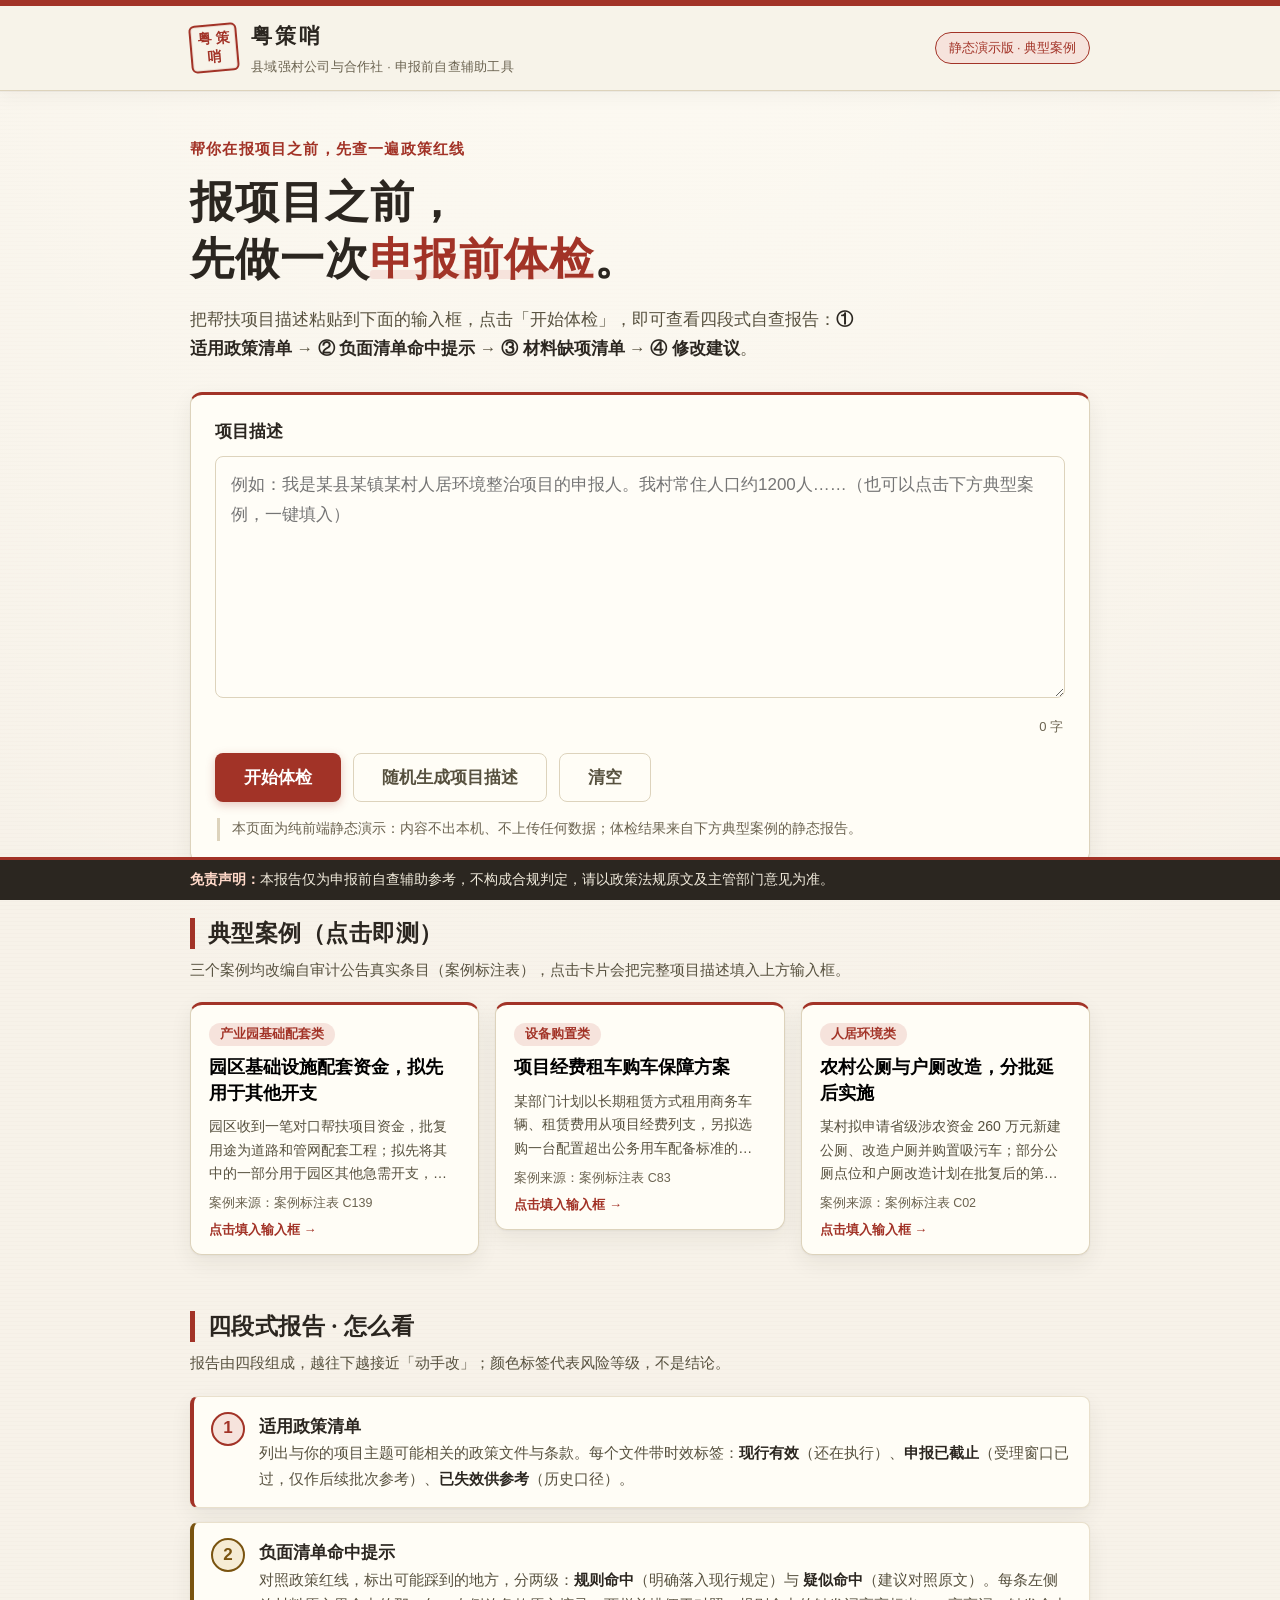
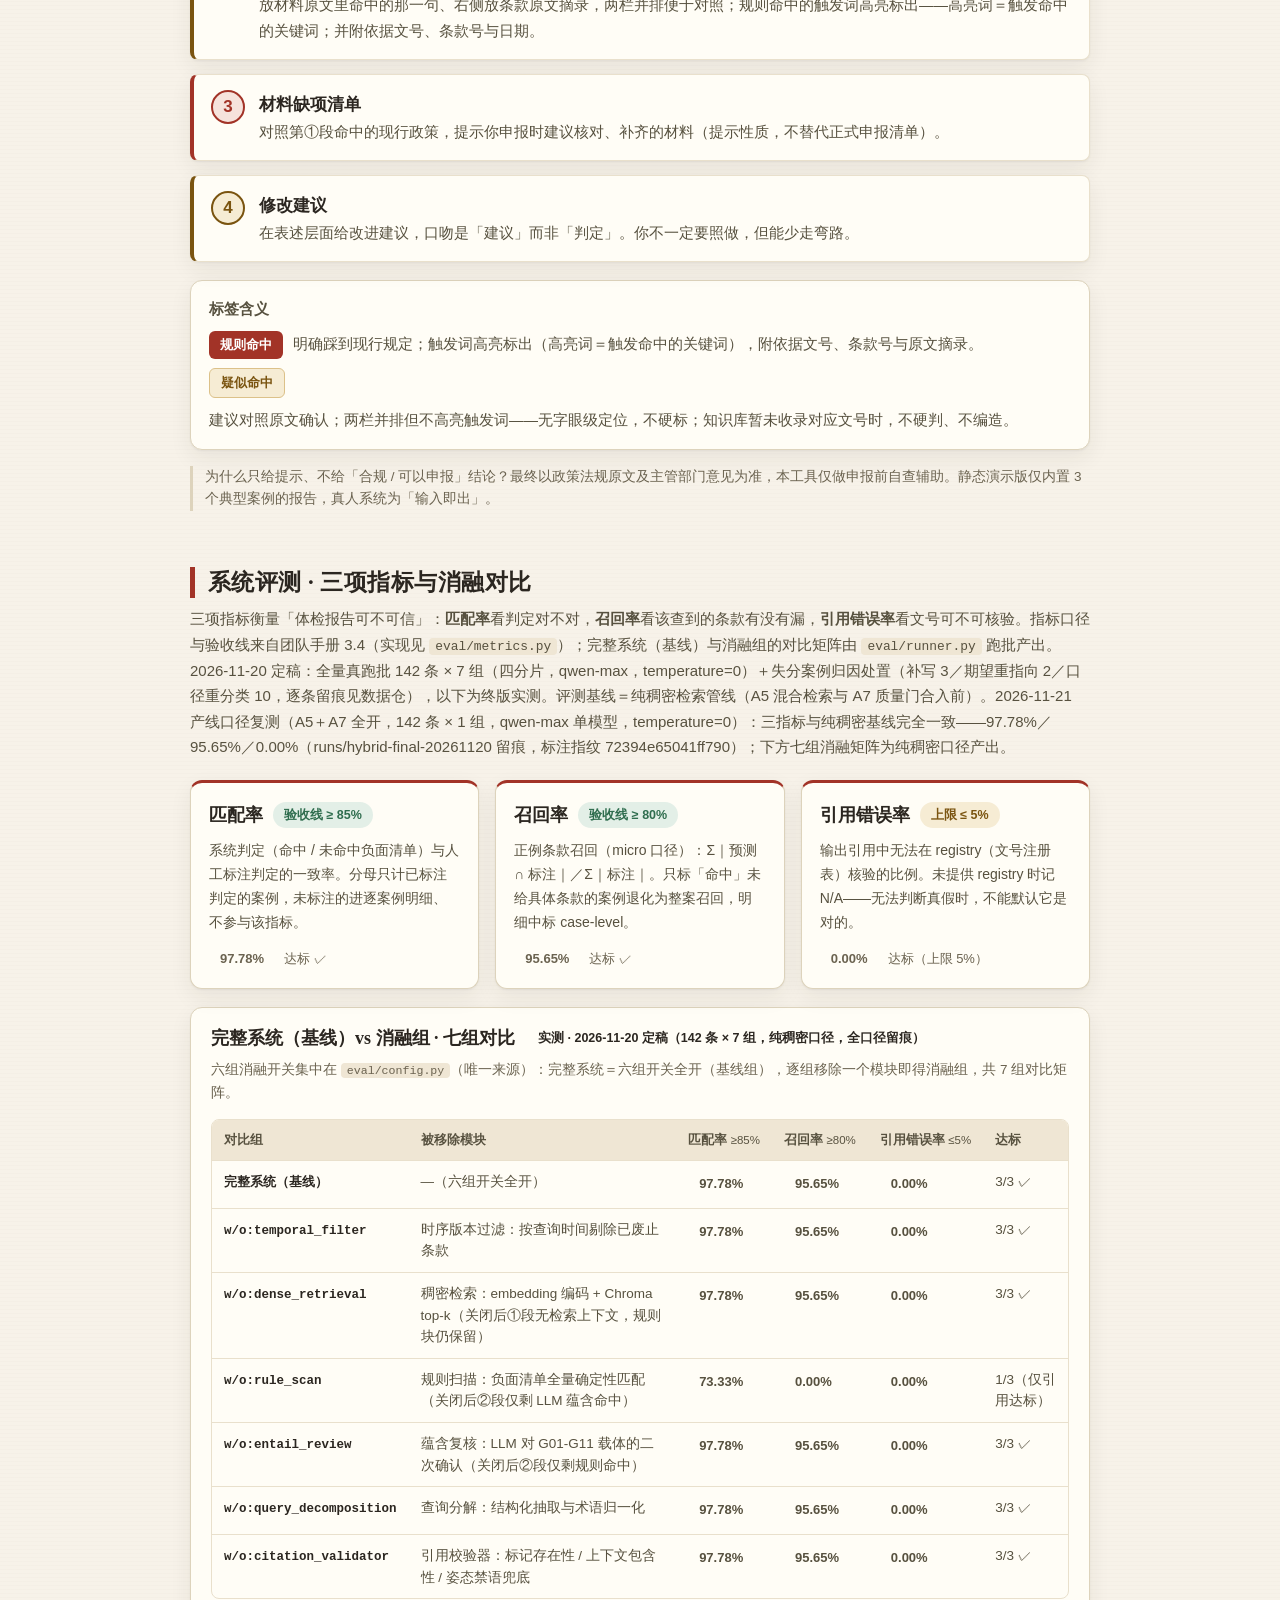
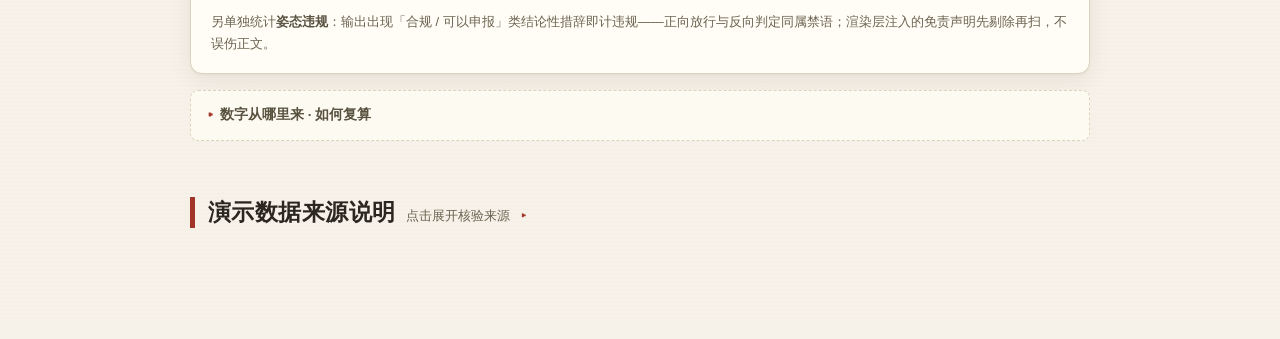
==== commit a6cc155b: "docs: R0 产线口径复测回填——A5+A7 全开 142 条单组(qwen-max 单模型)三指标与纯稠密基线完全一致(97.78/95.65/0.00)，评测区口径句更新＋七组矩阵标注纯稠密口" ====
--- a/docs/index.html
+++ b/docs/index.html
@@ -118,7 +118,7 @@
     <!-- ④ 系统评测：三项指标与消融对比（静态框架展示，数字待真实管线跑批回填，不预填预估数字） -->
     <section class="eval" id="eval" aria-labelledby="eval-title">
       <h2 id="eval-title" class="section-title">系统评测 · 三项指标与消融对比</h2>
-      <p class="section-sub">三项指标衡量「体检报告可不可信」：<strong>匹配率</strong>看判定对不对，<strong>召回率</strong>看该查到的条款有没有漏，<strong>引用错误率</strong>看文号可不可核验。指标口径与验收线来自团队手册 3.4（实现见 <code>eval/metrics.py</code>）；完整系统（基线）与消融组的对比矩阵由 <code>eval/runner.py</code> 跑批产出。2026-11-20 定稿：全量真跑批 142 条 × 7 组（四分片，qwen-max，temperature=0）＋失分案例归因处置（补写 3／期望重指向 2／口径重分类 10，逐条留痕见数据仓），以下为终版实测。评测基线＝纯稠密检索管线（A5 混合检索与 A7 质量门合入前），检索增强后的复测按排期 2027.04 全量复验执行。</p>
+      <p class="section-sub">三项指标衡量「体检报告可不可信」：<strong>匹配率</strong>看判定对不对，<strong>召回率</strong>看该查到的条款有没有漏，<strong>引用错误率</strong>看文号可不可核验。指标口径与验收线来自团队手册 3.4（实现见 <code>eval/metrics.py</code>）；完整系统（基线）与消融组的对比矩阵由 <code>eval/runner.py</code> 跑批产出。2026-11-20 定稿：全量真跑批 142 条 × 7 组（四分片，qwen-max，temperature=0）＋失分案例归因处置（补写 3／期望重指向 2／口径重分类 10，逐条留痕见数据仓），以下为终版实测。评测基线＝纯稠密检索管线（A5 混合检索与 A7 质量门合入前）。2026-11-21 产线口径复测（A5＋A7 全开，142 条 × 1 组，qwen-max 单模型，temperature=0）：三指标与纯稠密基线完全一致——97.78%／95.65%／0.00%（runs/hybrid-final-20261120 留痕，标注指纹 72394e65041ff790）；下方七组消融矩阵为纯稠密口径产出。</p>
 
       <ul class="eval-grid">
         <li class="eval-metric">
@@ -150,7 +150,7 @@
       <div class="eval-matrix">
         <div class="eval-matrix-head">
           <h3 class="eval-matrix-title">完整系统（基线）vs 消融组 · 七组对比</h3>
-          <span class="pill">实测 · 2026-11-20 定稿（142 条 × 7 组，全口径留痕）</span>
+          <span class="pill">实测 · 2026-11-20 定稿（142 条 × 7 组，纯稠密口径，全口径留痕）</span>
         </div>
         <p class="eval-matrix-sub">六组消融开关集中在 <code>eval/config.py</code>（唯一来源）：完整系统＝六组开关全开（基线组），逐组移除一个模块即得消融组，共 7 组对比矩阵。</p>
         <div class="eval-table-wrap" tabindex="0" role="region" aria-label="消融对比矩阵（横向可滚动）">
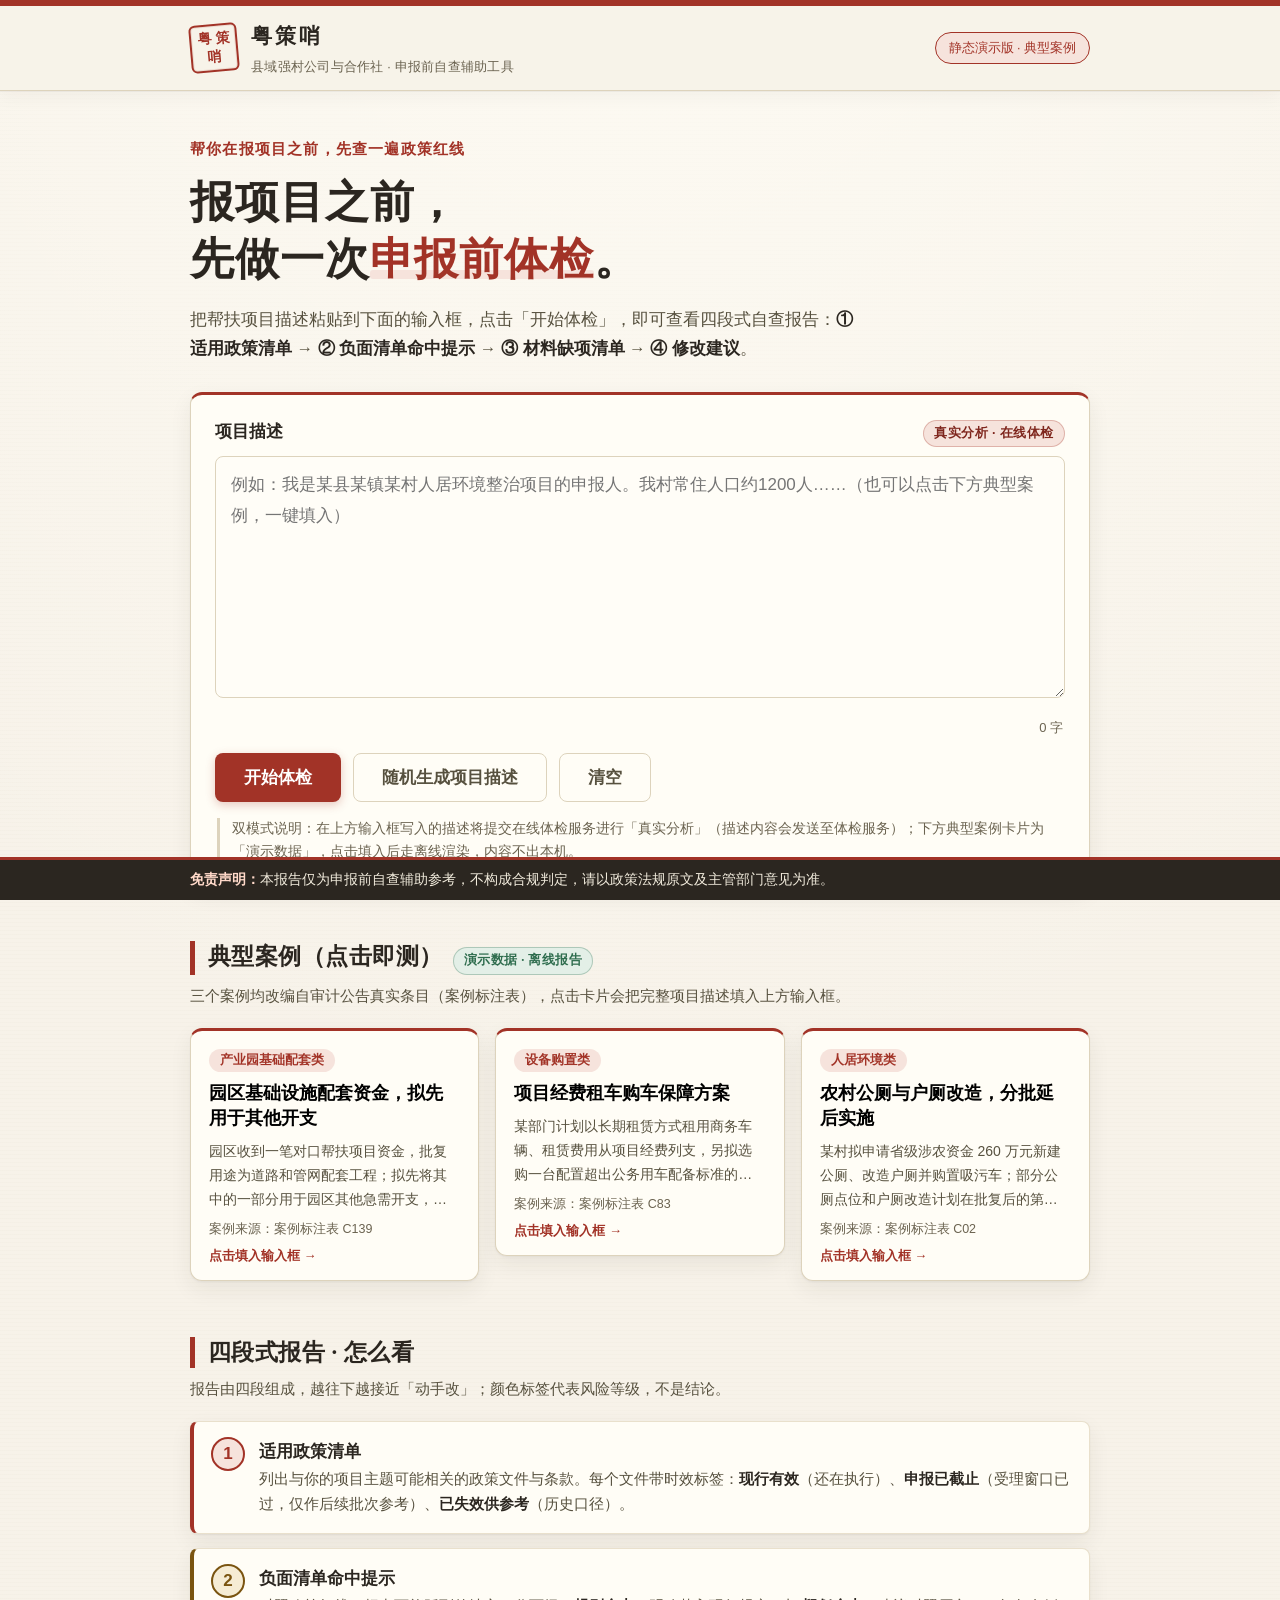
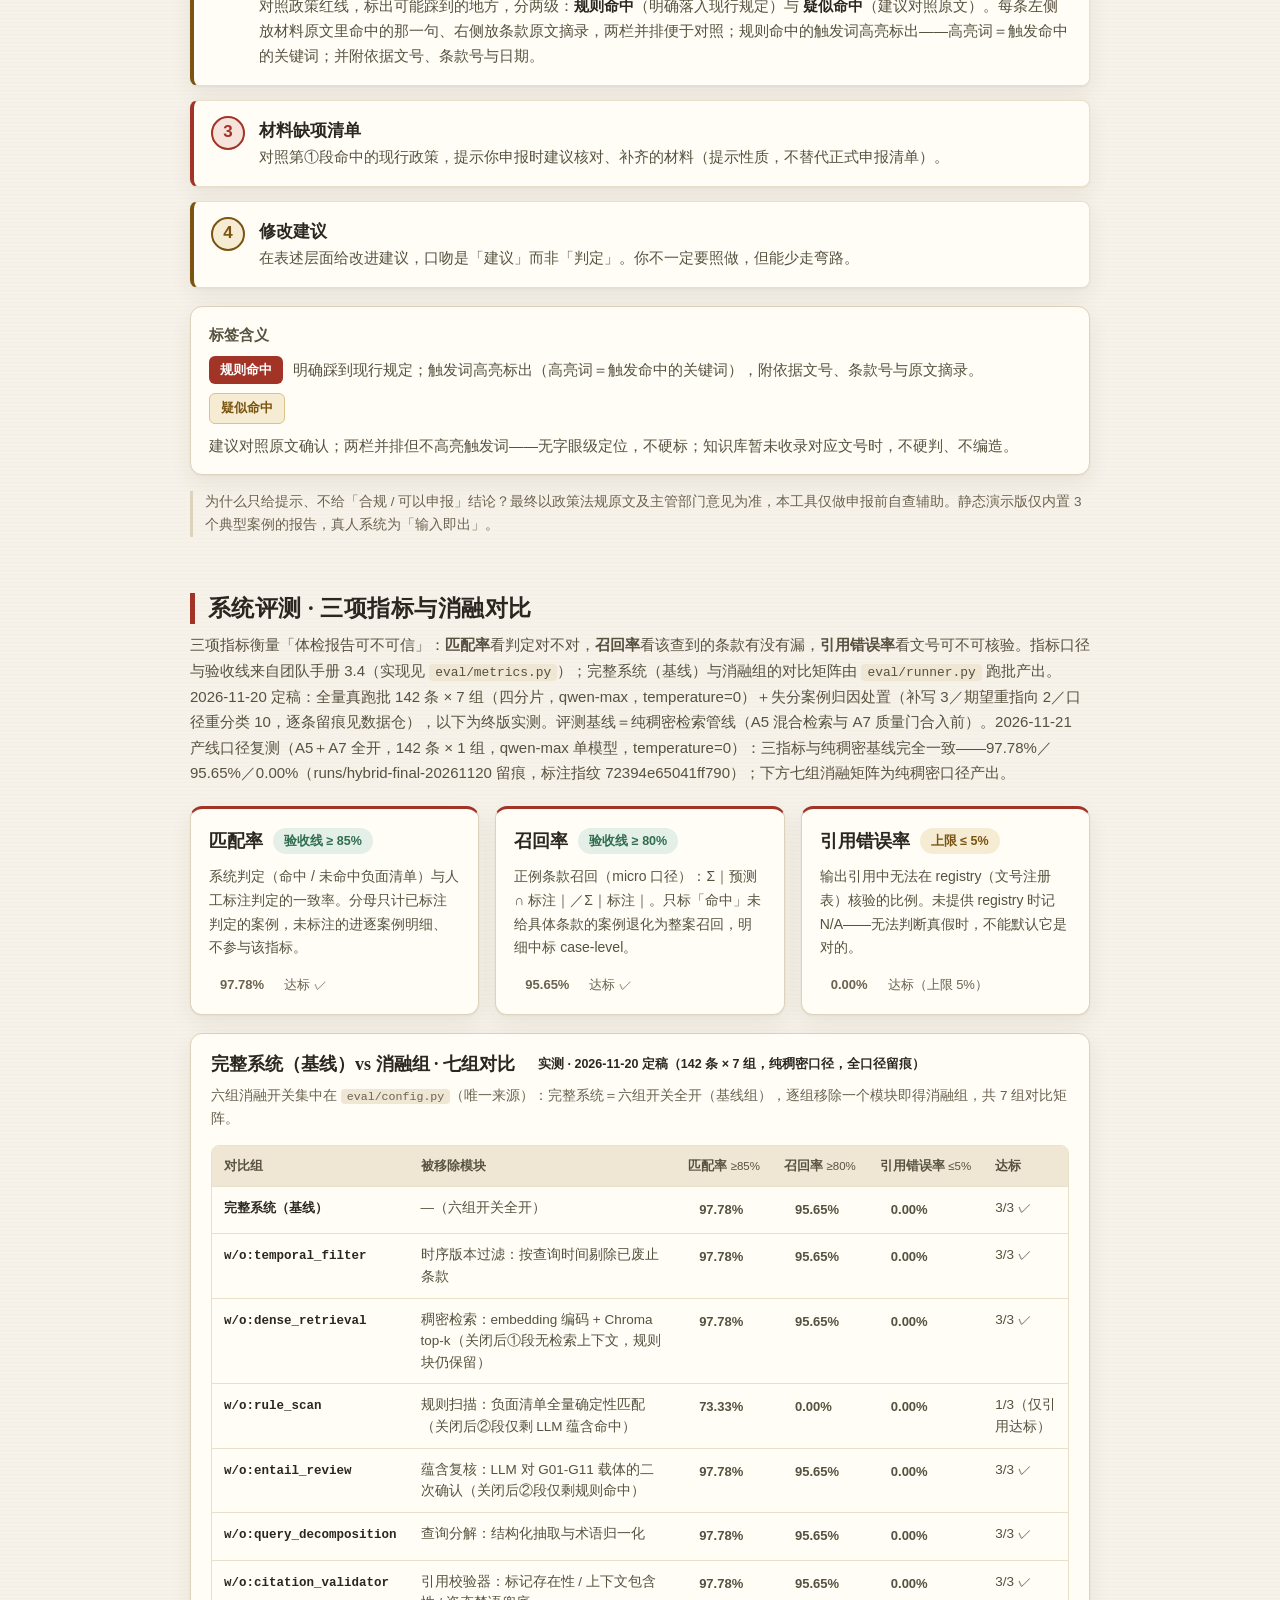
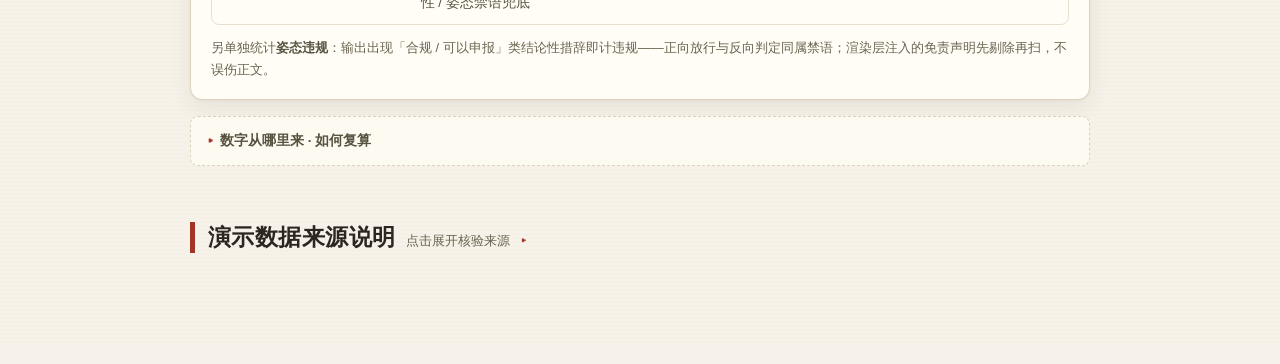
==== commit d0b153a8: "feat(demo): 前端双模式——在线体检（提交→轮询→原样渲染）＋离线演示保底（M2-R6） - 在线体检：API_BASE 单一常量（开发默认 127.0.0.1:8000，生产一行切换）， " ====
--- a/docs/index.html
+++ b/docs/index.html
@@ -33,7 +33,10 @@
 
       <form id="check-form" class="check-form" novalidate>
         <div class="field">
-          <label for="project-input">项目描述</label>
+          <div class="field-label-row">
+            <label for="project-input">项目描述</label>
+            <span class="mode-badge mode-online">真实分析 · 在线体检</span>
+          </div>
           <textarea id="project-input" rows="7"
             placeholder="例如：我是某县某镇某村人居环境整治项目的申报人。我村常住人口约1200人……（也可以点击下方典型案例，一键填入）"></textarea>
           <p class="char-count" id="char-count" aria-live="polite">0 字</p>
@@ -43,11 +46,31 @@
           <button type="button" class="btn btn-ghost" id="random-btn">随机生成项目描述</button>
           <button type="button" class="btn btn-ghost" id="clear-btn">清空</button>
         </div>
-        <p class="form-hint">本页面为纯前端静态演示：内容不出本机、不上传任何数据；体检结果来自下方典型案例的静态报告。</p>
+        <p class="form-hint">双模式说明：在上方输入框写入的描述将提交在线体检服务进行「真实分析」（描述内容会发送至体检服务）；下方典型案例卡片为「演示数据」，点击填入后走离线渲染，内容不出本机。</p>
       </form>
     </section>
 
-    <!-- 模拟体检过程（演示动画，非真实推理） -->
+    <!-- 在线体检状态条（真实分析：提交→轮询→渲染；状态如实显示 queued/running） -->
+    <section class="online-status" id="online-status" hidden aria-label="在线体检进度">
+      <div class="online-status-card" role="status" aria-live="polite">
+        <p class="online-status-title" id="online-status-title">在线体检 · 真实分析</p>
+        <p class="online-status-text" id="online-status-text">正在提交项目描述…</p>
+        <p class="online-status-meta" id="online-status-meta">已等待 0 秒</p>
+        <div class="online-status-actions" id="online-status-actions" hidden>
+          <button type="button" class="btn btn-ghost" id="online-retry-btn">重新提交</button>
+        </div>
+      </div>
+    </section>
+
+    <!-- 在线体检报告（真实分析结果：服务端 rendered_text 原样渲染，不增删改） -->
+    <section class="online-report" id="online-report" hidden aria-label="在线体检报告">
+      <div class="online-report-card">
+        <p class="online-report-title">在线体检报告（真实分析）</p>
+        <pre class="online-report-pre" id="online-report-pre" tabindex="0"></pre>
+      </div>
+    </section>
+
+    <!-- 模拟体检过程（演示动画，非真实推理；仅预置案例离线模式使用） -->
     <section class="analyze" id="analyze" hidden aria-label="体检进行中（演示动画）">
       <div class="analyze-card">
         <p class="analyze-title">体检进行中</p>
@@ -70,7 +93,7 @@
 
     <!-- ② 典型案例 -->
     <section class="presets" id="presets" aria-labelledby="presets-title">
-      <h2 id="presets-title" class="section-title">典型案例（点击即测）</h2>
+      <h2 id="presets-title" class="section-title">典型案例（点击即测）<span class="mode-badge mode-offline">演示数据 · 离线报告</span></h2>
       <p class="section-sub">三个案例均改编自审计公告真实条目（案例标注表），点击卡片会把完整项目描述填入上方输入框。</p>
       <ul class="case-list" id="case-list"><!-- 由 js/app.js 渲染 --></ul>
     </section>
@@ -241,15 +264,6 @@
           </ul>
         </div>
       </details>
-    </section>
-
-    <!-- 未命中提示 -->
-    <section class="notice" id="notice" hidden>
-      <div class="notice-card" role="status">
-        <p class="notice-title">未在演示语料库中识别到相关政策</p>
-        <p>演示版收录的政策语料范围有限，暂时无法为这份描述生成体检报告——这只说明该场景不在演示覆盖范围内，<strong>不代表项目本身有问题</strong>。想立刻查看报告效果？点击上方「随机生成项目描述」，或任选一条典型案例卡片。</p>
-        <button type="button" class="btn btn-ghost" id="notice-back">回到典型案例</button>
-      </div>
     </section>
 
     <!-- ③ 四段式体检报告 -->
--- a/docs/css/style.css
+++ b/docs/css/style.css
@@ -368,20 +368,104 @@
 
 .case-fill-hint { margin: 0; font-size: 13px; color: var(--seal); font-weight: 600; }
 
-/* ---------- 未命中提示 ---------- */
-
-.notice { padding: 28px 0 8px; }
-
-.notice-card {
-  background: var(--amber-tint);
-  border: 1px solid #ddc48f;
+/* ---------- R6 双模式：模式标注＋在线状态条＋在线报告 ---------- */
+
+/* 模式标注：输入框体检＝「真实分析」，典型案例卡片＝「演示数据」 */
+.field-label-row {
+  display: flex;
+  align-items: baseline;
+  justify-content: space-between;
+  gap: 10px;
+  margin-bottom: 9px;
+}
+.field-label-row label { margin-bottom: 0; }
+
+.mode-badge {
+  display: inline-block;
+  margin-left: 10px;
+  padding: 2px 10px;
+  border-radius: 999px;
+  font-size: 12.5px;
+  font-weight: 600;
+  letter-spacing: .04em;
+  line-height: 1.7;
+  white-space: nowrap;
+}
+.field-label-row .mode-badge { margin-left: 0; }
+.mode-online {
+  background: var(--seal-tint);
+  border: 1px solid rgba(162, 51, 39, .28);
+  color: var(--seal-deep);
+}
+.mode-offline {
+  background: var(--bamboo-tint);
+  border: 1px solid rgba(47, 109, 78, .3);
+  color: var(--bamboo);
+}
+
+/* 在线体检状态条：queued/running＋已等待秒数，状态如实显示 */
+.online-status { padding: 12px 0 6px; }
+
+.online-status-card {
+  background: var(--card);
+  border: 1px solid var(--line);
+  border-top: 3px solid var(--seal);
   border-radius: var(--radius);
-  padding: 20px 22px;
+  padding: 16px 20px;
   box-shadow: var(--shadow-card);
 }
-.notice-title { margin: 0 0 8px; font-weight: 700; font-size: 18px; }
-.notice-card p { margin: 0 0 14px; line-height: 1.7; }
-.notice-card .btn { min-height: 44px; }
+.online-status-card.is-error { border-top-color: var(--seal-deep); background: #fdf6ef; }
+.online-status-title {
+  margin: 0 0 4px;
+  font-weight: 700;
+  font-size: 16.5px;
+  font-family: var(--font-display);
+}
+.online-status-card.is-error .online-status-title { color: var(--seal-deep); }
+.online-status-text { margin: 0 0 2px; font-size: 14.5px; color: var(--ink-soft); line-height: 1.7; }
+.online-status-meta {
+  margin: 0;
+  font-size: 12.5px;
+  color: var(--ink-faint);
+  font-variant-numeric: tabular-nums;
+}
+.online-status-actions { margin-top: 12px; display: flex; gap: 10px; }
+/* display:flex 会压过 hidden 属性的 UA 样式，显式声明保证 hidden 生效 */
+.online-status-actions[hidden] { display: none; }
+
+/* 在线体检报告：服务端 rendered_text 原样等宽渲染，不增删改 */
+.online-report { padding: 12px 0 6px; }
+
+.online-report-card {
+  background: var(--card);
+  border: 1px solid var(--line);
+  border-top: 3px solid var(--seal);
+  border-radius: var(--radius);
+  padding: 18px 20px;
+  box-shadow: var(--shadow-card);
+}
+.online-report-title {
+  margin: 0 0 12px;
+  font-weight: 700;
+  font-size: 16.5px;
+  font-family: var(--font-display);
+}
+.online-report-pre {
+  margin: 0;
+  padding: 16px 18px;
+  background: #fbf7ec;
+  border: 1px solid var(--line-soft);
+  border-radius: var(--radius-sm);
+  font-family: Consolas, "SFMono-Regular", Menlo, "Liberation Mono", monospace;
+  font-size: 13.5px;
+  line-height: 1.75;
+  white-space: pre-wrap;
+  overflow-wrap: anywhere;
+  word-break: break-word;
+  color: var(--ink);
+  max-height: 70vh;
+  overflow: auto;
+}
 
 /* ---------- 模拟体检过程（演示动画） ---------- */
 
@@ -856,6 +940,15 @@
   border-top: 1px solid var(--line);
   display: grid;
   gap: 12px;
+}
+/* AI 生成标识行（红线级，插在免责声明之前，与在线口径同位同文） */
+.report-ai-note {
+  margin: 0;
+  font-size: 13.5px;
+  font-weight: 600;
+  color: var(--ash);
+  text-align: center;
+  line-height: 1.6;
 }
 .report-disclaimer {
   margin: 0;
@@ -1192,6 +1285,10 @@
   .check-form { padding: 16px 14px; }
   .btn { width: 100%; justify-content: center; display: inline-flex; align-items: center; }
   .form-actions { flex-direction: column; }
+  .field-label-row { flex-direction: column; align-items: flex-start; gap: 4px; }
+  .mode-badge { margin-left: 6px; }
+  .field-label-row .mode-badge { margin-left: 0; }
+  .online-report-pre { padding: 12px 14px; font-size: 13px; }
   .case-list { grid-template-columns: 1fr; }
   .report-head, .report-sec, .report-foot, .report-head-note { padding-left: 17px; padding-right: 17px; }
   .report-title-line { font-size: 20px; }
@@ -1202,7 +1299,7 @@
   .hit-compare { grid-template-columns: 1fr; }
   .hit-pane-clause { border-left: none; border-top: 1px dashed var(--line); }
   .hit-compare-link::before { content: "↓ "; }
-  .report-wrap, .notice, .presets { scroll-margin-top: 104px; }
+  .report-wrap, .online-report, .presets { scroll-margin-top: 104px; }
   /* 标签条移动端横向滑动 */
   .report-tabs { flex-wrap: nowrap; overflow-x: auto; margin-top: 12px; }
   .report-tab { flex-shrink: 0; white-space: nowrap; }
@@ -1260,8 +1357,9 @@
 /* 打印时隐藏固定免责声明栏（报告内已重复展示）；打印输出全部四段 */
 @media print {
   body { padding-bottom: 0; }
-  .disclaimer-bar, .site-header, .hero, .presets, .data-notes, .notice { display: none !important; }
+  .disclaimer-bar, .site-header, .hero, .presets, .data-notes, .online-status { display: none !important; }
   .report-tabs { display: none !important; }
   .report-sec[hidden] { display: block !important; }
+  .online-report-pre { max-height: none; overflow: visible; }
   .eval-table-wrap { overflow: visible; }
 }
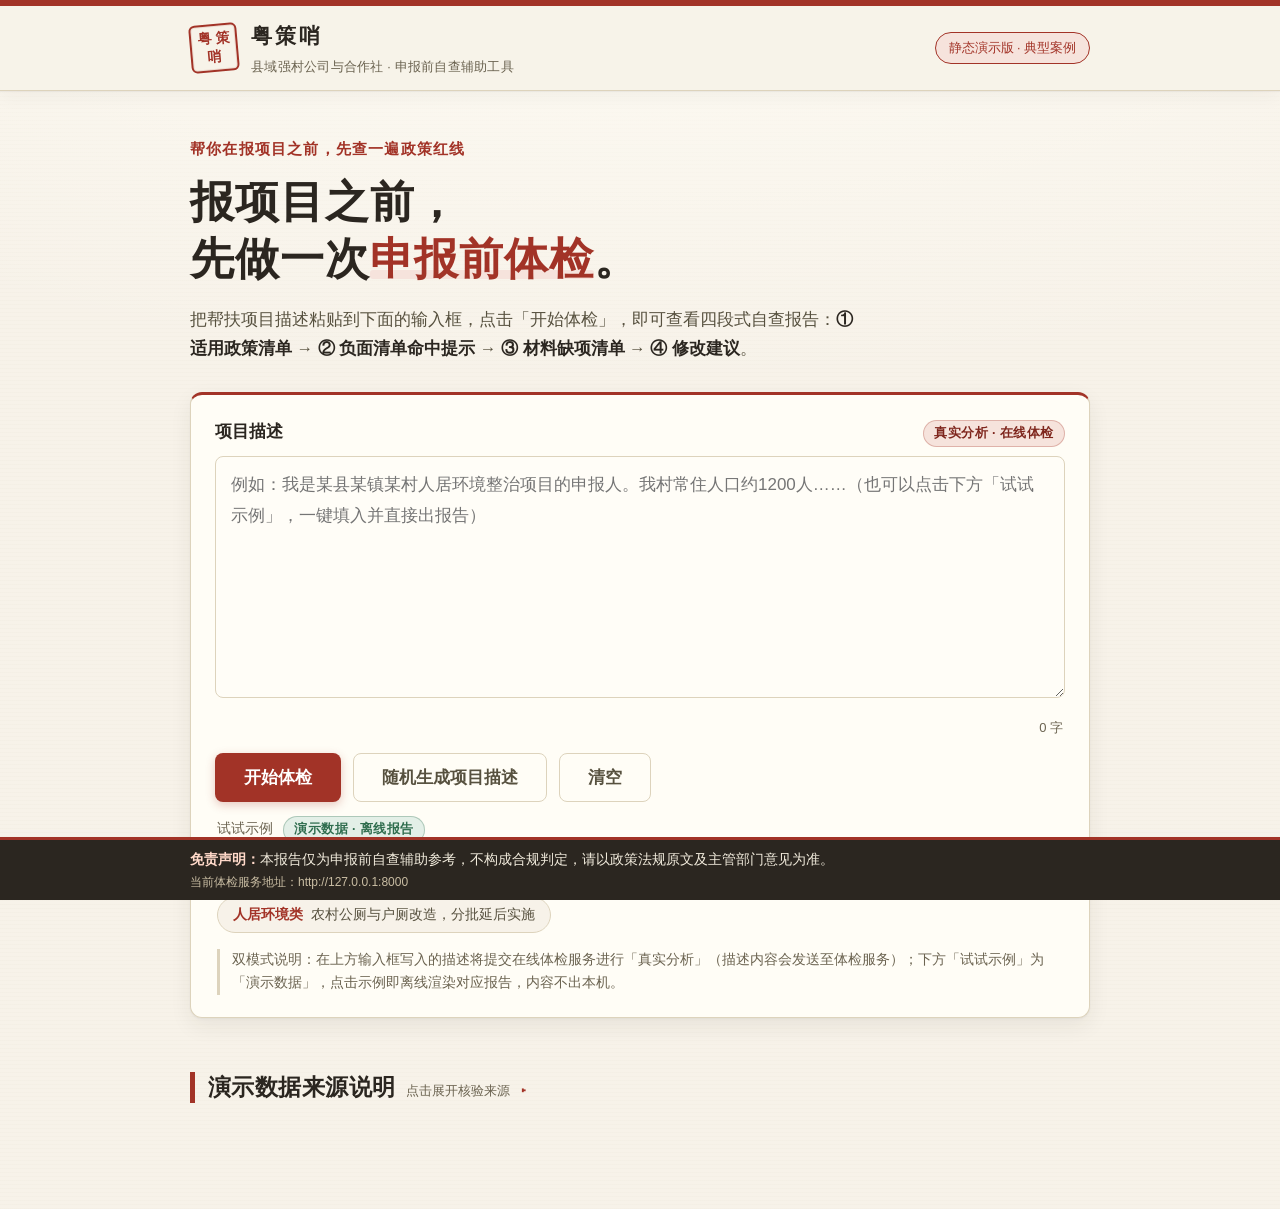
==== commit 486a0e1a: "feat(demo): 工具型单页改版——移除评测/教程区块，弱化示例入口，落地四项打磨 按阶段二任务书（20261125）： - §3 删除 #eval 评测区（三指标卡+七组消融矩阵+姿态违规说明" ====
--- a/docs/index.html
+++ b/docs/index.html
@@ -38,7 +38,7 @@
             <span class="mode-badge mode-online">真实分析 · 在线体检</span>
           </div>
           <textarea id="project-input" rows="7"
-            placeholder="例如：我是某县某镇某村人居环境整治项目的申报人。我村常住人口约1200人……（也可以点击下方典型案例，一键填入）"></textarea>
+            placeholder="例如：我是某县某镇某村人居环境整治项目的申报人。我村常住人口约1200人……（也可以点击下方「试试示例」，一键填入并直接出报告）"></textarea>
           <p class="char-count" id="char-count" aria-live="polite">0 字</p>
         </div>
         <div class="form-actions">
@@ -46,7 +46,11 @@
           <button type="button" class="btn btn-ghost" id="random-btn">随机生成项目描述</button>
           <button type="button" class="btn btn-ghost" id="clear-btn">清空</button>
         </div>
-        <p class="form-hint">双模式说明：在上方输入框写入的描述将提交在线体检服务进行「真实分析」（描述内容会发送至体检服务）；下方典型案例卡片为「演示数据」，点击填入后走离线渲染，内容不出本机。</p>
+        <div class="samples" id="samples">
+          <p class="samples-label">试试示例<span class="mode-badge mode-offline">演示数据 · 离线报告</span></p>
+          <div class="sample-row" id="sample-row"><!-- 由 js/app.js 渲染 --></div>
+        </div>
+        <p class="form-hint">双模式说明：在上方输入框写入的描述将提交在线体检服务进行「真实分析」（描述内容会发送至体检服务）；下方「试试示例」为「演示数据」，点击示例即离线渲染对应报告，内容不出本机。</p>
       </form>
     </section>
 
@@ -65,7 +69,10 @@
     <!-- 在线体检报告（真实分析结果：服务端 rendered_text 原样渲染，不增删改） -->
     <section class="online-report" id="online-report" hidden aria-label="在线体检报告">
       <div class="online-report-card">
-        <p class="online-report-title">在线体检报告（真实分析）</p>
+        <div class="online-report-head">
+          <p class="online-report-title">在线体检报告（真实分析）</p>
+          <button type="button" class="btn btn-ghost btn-copy" id="copy-online-btn">复制报告文本</button>
+        </div>
         <pre class="online-report-pre" id="online-report-pre" tabindex="0"></pre>
       </div>
     </section>
@@ -91,181 +98,6 @@
       </div>
     </section>
 
-    <!-- ② 典型案例 -->
-    <section class="presets" id="presets" aria-labelledby="presets-title">
-      <h2 id="presets-title" class="section-title">典型案例（点击即测）<span class="mode-badge mode-offline">演示数据 · 离线报告</span></h2>
-      <p class="section-sub">三个案例均改编自审计公告真实条目（案例标注表），点击卡片会把完整项目描述填入上方输入框。</p>
-      <ul class="case-list" id="case-list"><!-- 由 js/app.js 渲染 --></ul>
-    </section>
-    <section class="howto" aria-labelledby="howto-title">
-      <h2 id="howto-title" class="section-title">四段式报告 · 怎么看</h2>
-      <p class="section-sub">报告由四段组成，越往下越接近「动手改」；颜色标签代表风险等级，不是结论。</p>
-      <ul class="howto-grid">
-        <li class="howto-item">
-          <span class="howto-no" aria-hidden="true">1</span>
-          <div class="howto-body">
-            <p class="howto-name">适用政策清单</p>
-            <p class="howto-desc">列出与你的项目主题可能相关的政策文件与条款。每个文件带时效标签：<b>现行有效</b>（还在执行）、<b>申报已截止</b>（受理窗口已过，仅作后续批次参考）、<b>已失效供参考</b>（历史口径）。</p>
-          </div>
-        </li>
-        <li class="howto-item">
-          <span class="howto-no" aria-hidden="true">2</span>
-          <div class="howto-body">
-            <p class="howto-name">负面清单命中提示</p>
-            <p class="howto-desc">对照政策红线，标出可能踩到的地方，分两级：<b>规则命中</b>（明确落入现行规定）与 <b>疑似命中</b>（建议对照原文）。每条左侧放材料原文里命中的那一句、右侧放条款原文摘录，两栏并排便于对照；规则命中的触发词高亮标出——高亮词＝触发命中的关键词；并附依据文号、条款号与日期。</p>
-          </div>
-        </li>
-        <li class="howto-item">
-          <span class="howto-no" aria-hidden="true">3</span>
-          <div class="howto-body">
-            <p class="howto-name">材料缺项清单</p>
-            <p class="howto-desc">对照第①段命中的现行政策，提示你申报时建议核对、补齐的材料（提示性质，不替代正式申报清单）。</p>
-          </div>
-        </li>
-        <li class="howto-item">
-          <span class="howto-no" aria-hidden="true">4</span>
-          <div class="howto-body">
-            <p class="howto-name">修改建议</p>
-            <p class="howto-desc">在表述层面给改进建议，口吻是「建议」而非「判定」。你不一定要照做，但能少走弯路。</p>
-          </div>
-        </li>
-      </ul>
-      <div class="howto-legend">
-        <p class="howto-legend-title">标签含义</p>
-        <p><span class="badge badge-rule">规则命中</span> 明确踩到现行规定；触发词高亮标出（高亮词＝触发命中的关键词），附依据文号、条款号与原文摘录。</p>
-        <p><span class="badge badge-suspect">疑似命中</span> 建议对照原文确认；两栏并排但不高亮触发词——无字眼级定位，不硬标；知识库暂未收录对应文号时，不硬判、不编造。</p>
-      </div>
-      <p class="howto-note">为什么只给提示、不给「合规 / 可以申报」结论？最终以政策法规原文及主管部门意见为准，本工具仅做申报前自查辅助。静态演示版仅内置 3 个典型案例的报告，真人系统为「输入即出」。</p>
-    </section>
-
-    <!-- ④ 系统评测：三项指标与消融对比（静态框架展示，数字待真实管线跑批回填，不预填预估数字） -->
-    <section class="eval" id="eval" aria-labelledby="eval-title">
-      <h2 id="eval-title" class="section-title">系统评测 · 三项指标与消融对比</h2>
-      <p class="section-sub">三项指标衡量「体检报告可不可信」：<strong>匹配率</strong>看判定对不对，<strong>召回率</strong>看该查到的条款有没有漏，<strong>引用错误率</strong>看文号可不可核验。指标口径与验收线来自团队手册 3.4（实现见 <code>eval/metrics.py</code>）；完整系统（基线）与消融组的对比矩阵由 <code>eval/runner.py</code> 跑批产出。2026-11-20 定稿：全量真跑批 142 条 × 7 组（四分片，qwen-max，temperature=0）＋失分案例归因处置（补写 3／期望重指向 2／口径重分类 10，逐条留痕见数据仓），以下为终版实测。评测基线＝纯稠密检索管线（A5 混合检索与 A7 质量门合入前）。2026-11-21 产线口径复测（A5＋A7 全开，142 条 × 1 组，qwen-max 单模型，temperature=0）：三指标与纯稠密基线完全一致——97.78%／95.65%／0.00%（runs/hybrid-final-20261120 留痕，标注指纹 72394e65041ff790）；下方七组消融矩阵为纯稠密口径产出。</p>
-
-      <ul class="eval-grid">
-        <li class="eval-metric">
-          <div class="eval-metric-head">
-            <span class="eval-metric-name">匹配率</span>
-            <span class="eval-line eval-line-ok">验收线 ≥ 85%</span>
-          </div>
-          <p class="eval-metric-desc">系统判定（命中 / 未命中负面清单）与人工标注判定的一致率。分母只计已标注判定的案例，未标注的进逐案例明细、不参与该指标。</p>
-          <p class="eval-metric-value"><span class="badge">97.78%</span>达标 ✓</p>
-        </li>
-        <li class="eval-metric">
-          <div class="eval-metric-head">
-            <span class="eval-metric-name">召回率</span>
-            <span class="eval-line eval-line-ok">验收线 ≥ 80%</span>
-          </div>
-          <p class="eval-metric-desc">正例条款召回（micro 口径）：Σ｜预测 ∩ 标注｜／Σ｜标注｜。只标「命中」未给具体条款的案例退化为整案召回，明细中标 case-level。</p>
-          <p class="eval-metric-value"><span class="badge">95.65%</span>达标 ✓</p>
-        </li>
-        <li class="eval-metric">
-          <div class="eval-metric-head">
-            <span class="eval-metric-name">引用错误率</span>
-            <span class="eval-line eval-line-cap">上限 ≤ 5%</span>
-          </div>
-          <p class="eval-metric-desc">输出引用中无法在 registry（文号注册表）核验的比例。未提供 registry 时记 N/A——无法判断真假时，不能默认它是对的。</p>
-          <p class="eval-metric-value"><span class="badge">0.00%</span>达标（上限 5%）</p>
-        </li>
-      </ul>
-
-      <div class="eval-matrix">
-        <div class="eval-matrix-head">
-          <h3 class="eval-matrix-title">完整系统（基线）vs 消融组 · 七组对比</h3>
-          <span class="pill">实测 · 2026-11-20 定稿（142 条 × 7 组，纯稠密口径，全口径留痕）</span>
-        </div>
-        <p class="eval-matrix-sub">六组消融开关集中在 <code>eval/config.py</code>（唯一来源）：完整系统＝六组开关全开（基线组），逐组移除一个模块即得消融组，共 7 组对比矩阵。</p>
-        <div class="eval-table-wrap" tabindex="0" role="region" aria-label="消融对比矩阵（横向可滚动）">
-          <table class="eval-table">
-            <thead>
-              <tr>
-                <th scope="col">对比组</th>
-                <th scope="col">被移除模块</th>
-                <th scope="col">匹配率 <span class="eval-th-line">≥85%</span></th>
-                <th scope="col">召回率 <span class="eval-th-line">≥80%</span></th>
-                <th scope="col">引用错误率 <span class="eval-th-line">≤5%</span></th>
-                <th scope="col">达标</th>
-              </tr>
-            </thead>
-            <tbody>
-              <tr>
-                <th scope="row">完整系统（基线）</th>
-                <td data-label="被移除模块">—（六组开关全开）</td>
-                <td data-label="匹配率"><span class="badge">97.78%</span></td>
-                <td data-label="召回率"><span class="badge">95.65%</span></td>
-                <td data-label="引用错误率"><span class="badge">0.00%</span></td>
-                <td data-label="达标">3/3 ✓</td>
-              </tr>
-              <tr>
-                <th scope="row">w/o:temporal_filter</th>
-                <td data-label="被移除模块">时序版本过滤：按查询时间剔除已废止条款</td>
-                <td data-label="匹配率"><span class="badge">97.78%</span></td>
-                <td data-label="召回率"><span class="badge">95.65%</span></td>
-                <td data-label="引用错误率"><span class="badge">0.00%</span></td>
-                <td data-label="达标">3/3 ✓</td>
-              </tr>
-              <tr>
-                <th scope="row">w/o:dense_retrieval</th>
-                <td data-label="被移除模块">稠密检索：embedding 编码 + Chroma top-k（关闭后①段无检索上下文，规则块仍保留）</td>
-                <td data-label="匹配率"><span class="badge">97.78%</span></td>
-                <td data-label="召回率"><span class="badge">95.65%</span></td>
-                <td data-label="引用错误率"><span class="badge">0.00%</span></td>
-                <td data-label="达标">3/3 ✓</td>
-              </tr>
-              <tr>
-                <th scope="row">w/o:rule_scan</th>
-                <td data-label="被移除模块">规则扫描：负面清单全量确定性匹配（关闭后②段仅剩 LLM 蕴含命中）</td>
-                <td data-label="匹配率"><span class="badge">73.33%</span></td>
-                <td data-label="召回率"><span class="badge">0.00%</span></td>
-                <td data-label="引用错误率"><span class="badge">0.00%</span></td>
-                <td data-label="达标">1/3（仅引用达标）</td>
-              </tr>
-              <tr>
-                <th scope="row">w/o:entail_review</th>
-                <td data-label="被移除模块">蕴含复核：LLM 对 G01-G11 载体的二次确认（关闭后②段仅剩规则命中）</td>
-                <td data-label="匹配率"><span class="badge">97.78%</span></td>
-                <td data-label="召回率"><span class="badge">95.65%</span></td>
-                <td data-label="引用错误率"><span class="badge">0.00%</span></td>
-                <td data-label="达标">3/3 ✓</td>
-              </tr>
-              <tr>
-                <th scope="row">w/o:query_decomposition</th>
-                <td data-label="被移除模块">查询分解：结构化抽取与术语归一化</td>
-                <td data-label="匹配率"><span class="badge">97.78%</span></td>
-                <td data-label="召回率"><span class="badge">95.65%</span></td>
-                <td data-label="引用错误率"><span class="badge">0.00%</span></td>
-                <td data-label="达标">3/3 ✓</td>
-              </tr>
-              <tr>
-                <th scope="row">w/o:citation_validator</th>
-                <td data-label="被移除模块">引用校验器：标记存在性 / 上下文包含性 / 姿态禁语兜底</td>
-                <td data-label="匹配率"><span class="badge">97.78%</span></td>
-                <td data-label="召回率"><span class="badge">95.65%</span></td>
-                <td data-label="引用错误率"><span class="badge">0.00%</span></td>
-                <td data-label="达标">3/3 ✓</td>
-              </tr>
-            </tbody>
-          </table>
-        </div>
-        <p class="eval-matrix-note">另单独统计<strong>姿态违规</strong>：输出出现「合规 / 可以申报」类结论性措辞即计违规——正向放行与反向判定同属禁语；渲染层注入的免责声明先剔除再扫，不误伤正文。</p>
-      </div>
-
-      <details class="eval-details">
-        <summary class="eval-summary">数字从哪里来 · 如何复算</summary>
-        <div class="eval-details-body">
-          <p>本区块数字＝2026-11-20 终版：四分片真跑批＋失分案例处置后，<code>eval.reevaluate</code> 按定稿标注重算（标注 vintage 指纹护栏见 PR #92）。跑批命令（在仓库根目录执行）：</p>
-          <code class="eval-cmd">python -m eval.runner --cases &lt;数据仓&gt;/审计公告/案例标注表.csv --registry &lt;registry 导出&gt;.json --ablate-all --out runs/ablation</code>
-          <ul>
-            <li>案例标注表（142 条，含合规负对照）在团队数据仓、不随仓库分发：审计公告是评测出题集，进检索索引＝答案泄露（开发红线第 4 条）；</li>
-            <li>真跑批四分片各自独立运行、同一代码基线（main≥词表 PR #80）＋同一正本索引（20099 块/718 篇）＋统一 qwen-max（temperature=0）；合并时分片重叠由 <code>eval/merge</code> 拒算兜底；</li>
-            <li>姿态违规统计含上下文豁免（免责声明／条款原文引文／体检输入回显／「符合规定」子串）——豁免的是申报人与语料的话，系统自己的结论照算；</li>
-            <li>口径细节见 <code>eval/README.md</code> 与 <code>eval/metrics.py</code>；跑批产物 <code>metrics.json</code> / <code>ablation_matrix.csv</code> 即本区块的数字来源，跑完即回填。</li>
-          </ul>
-        </div>
-      </details>
-    </section>
-
     <!-- ③ 四段式体检报告 -->
     <section class="report-wrap" id="report-wrap" hidden aria-label="体检报告">
       <div id="report-body"><!-- 由 js/app.js 渲染 --></div>
@@ -285,7 +117,6 @@
             <li>文号、发布日期、效力状态：<code>04_政策语料/00_工作区/registry.json</code> 与 <code>04_政策语料/政策文件清单-初稿.csv</code>；</li>
             <li>条款原文摘录：<code>04_政策语料/03_清洗文本/</code> 对应文件（逐字摘录）；</li>
             <li>典型案例来源：<code>04_政策语料/审计公告/案例标注表.csv</code> 的「改编后申报场景描述」列（案例 C139、C83、C02）；</li>
-            <li>评测口径与验收线：<code>eval/metrics.py</code>（团队手册 3.4 三指标）与 <code>eval/config.py</code>（六组消融开关）；跑批数字已回填：2026-11-19 全量真跑批（142 条 × 7 组，四分片合并）实测；</li>
             <li>标注习惯：原文载明施行条款的，按原文标注施行日期；未载明施行条款的，按 registry「发布日期」标注印发日期，不作推断。</li>
           </ul>
         </div>
@@ -297,6 +128,7 @@
   <footer class="disclaimer-bar">
     <div class="disclaimer-inner">
       <p><strong>免责声明：</strong>本报告仅为申报前自查辅助参考，不构成合规判定，请以政策法规原文及主管部门意见为准。</p>
+      <p class="api-base-note" id="api-base-note">当前体检服务地址：—</p>
     </div>
   </footer>
 
--- a/docs/css/style.css
+++ b/docs/css/style.css
@@ -46,7 +46,7 @@
 
 body {
   margin: 0;
-  padding: 0 0 72px;          /* 给底部固定免责声明留位 */
+  padding: 0 0 88px;          /* 给底部固定免责声明（含地址提示）留位 */
   background-color: var(--paper);
   /* 纸面纹理：极淡的纤维感 + 顶部光晕 */
   background-image:
@@ -304,69 +304,47 @@
 }
 .section-sub { margin: 0 0 20px; color: var(--ink-soft); font-size: 15px; line-height: 1.7; }
 
-.presets, .data-notes { padding: 46px 0 10px; }
-
-/* ---------- 预置案例卡片 ---------- */
-
-.case-list {
-  list-style: none;
-  margin: 0;
-  padding: 0;
-  display: grid;
-  grid-template-columns: repeat(auto-fit, minmax(252px, 1fr));
-  gap: 16px;
-}
-
-.case-card {
-  background: var(--card);
+.data-notes { padding: 46px 0 10px; }
+
+/* ---------- 试试示例（预置案例弱化：输入框下方一行小卡片，不抢主视觉） ---------- */
+
+.samples { margin: 14px 2px 0; }
+
+.samples-label {
+  margin: 0 0 8px;
+  font-size: 13.5px;
+  color: var(--ink-faint);
+}
+
+.sample-row { display: flex; flex-wrap: wrap; gap: 10px; }
+
+.sample-card {
+  appearance: none;
+  display: inline-flex;
+  align-items: baseline;
+  gap: 8px;
+  max-width: 100%;
   border: 1px solid var(--line);
-  border-top: 3px solid var(--seal);
-  border-radius: var(--radius);
-  padding: 18px 18px 15px;
+  border-radius: 999px;
+  background: var(--paper);
+  font-family: var(--font-body);
+  font-size: 13.5px;
+  line-height: 1.6;
+  padding: 6px 15px;
   cursor: pointer;
   text-align: left;
-  font-family: var(--font-body);
-  box-shadow: var(--shadow-card);
-  transition: transform .14s ease, box-shadow .14s ease, border-color .14s ease;
-  display: flex;
-  flex-direction: column;
-  gap: 9px;
-  min-height: 156px;
-}
-.case-card:hover {
-  transform: translateY(-3px);
+  transition: border-color .12s ease, background-color .12s ease, color .12s ease;
+}
+.sample-card .sample-tag { flex-shrink: 0; color: var(--seal); font-weight: 600; }
+.sample-card .sample-title { color: var(--ink-soft); overflow-wrap: anywhere; }
+.sample-card:hover { border-color: var(--seal); background: var(--seal-tint); }
+.sample-card:hover .sample-title { color: var(--ink); }
+.sample-card:focus-visible { outline: 3px solid rgba(162, 51, 39, .3); outline-offset: 2px; }
+.sample-card.is-active {
   border-color: var(--seal);
-  box-shadow: var(--shadow-pop);
-}
-.case-card:focus-visible { outline: 3px solid rgba(162, 51, 39, .3); outline-offset: 2px; }
-.case-card.is-active { border-color: var(--seal); box-shadow: 0 0 0 2px var(--seal-tint) inset, var(--shadow-pop); }
-
-.case-tag {
-  align-self: flex-start;
-  font-size: 12.5px;
-  font-weight: 600;
-  color: var(--seal);
   background: var(--seal-tint);
-  border-radius: 999px;
-  padding: 3px 11px;
-}
-
-.case-title { margin: 0; font-size: 18px; font-weight: 700; font-family: var(--font-display); line-height: 1.4; }
-
-.case-desc {
-  margin: 0;
-  font-size: 14px;
-  color: var(--ink-soft);
-  line-height: 1.7;
-  display: -webkit-box;
-  -webkit-line-clamp: 3;
-  -webkit-box-orient: vertical;
-  overflow: hidden;
-}
-
-.case-src { margin: 0; font-size: 12.5px; color: var(--ink-faint); }
-
-.case-fill-hint { margin: 0; font-size: 13px; color: var(--seal); font-weight: 600; }
+  box-shadow: inset 0 0 0 1px rgba(162, 51, 39, .28);
+}
 
 /* ---------- R6 双模式：模式标注＋在线状态条＋在线报告 ---------- */
 
@@ -450,6 +428,24 @@
   font-size: 16.5px;
   font-family: var(--font-display);
 }
+.online-report-head {
+  display: flex;
+  align-items: center;
+  justify-content: space-between;
+  gap: 12px;
+  flex-wrap: wrap;
+  margin-bottom: 12px;
+}
+.online-report-head .online-report-title { margin: 0; }
+
+/* 复制报告文本按钮（在线/离线通用，紧凑幽灵态） */
+.btn-copy {
+  min-height: 38px;
+  padding: 7px 18px;
+  font-size: 14px;
+  white-space: nowrap;
+}
+
 .online-report-pre {
   margin: 0;
   padding: 16px 18px;
@@ -568,7 +564,7 @@
 .report-wrap { padding: 32px 0 12px; }
 
 /* 滚动定位补偿：吸顶 header 之下，锚点滚动不再盖住区块标题 */
-.report-wrap, .notice, .presets { scroll-margin-top: 84px; }
+.report-wrap, .notice { scroll-margin-top: 84px; }
 
 .report-doc {
   background: var(--card);
@@ -980,241 +976,6 @@
 .notes-card ul { margin: 12px 0 0; padding-left: 20px; }
 .notes-card li { margin-bottom: 7px; line-height: 1.7; }
 
-/* ---------- 报告解读指引 ---------- */
-
-.howto { padding: 46px 0 10px; }
-
-.howto-grid { list-style: none; margin: 0; padding: 0; display: grid; gap: 14px; }
-
-.howto-item {
-  display: flex;
-  gap: 14px;
-  border: 1px solid var(--line-soft);
-  border-left: 4px solid var(--seal);
-  border-radius: var(--radius-sm);
-  padding: 15px 17px;
-  background: var(--card);
-  box-shadow: var(--shadow-card);
-}
-.howto-item:nth-child(even) { border-left-color: var(--amber); }
-
-.howto-no {
-  flex-shrink: 0;
-  width: 34px;
-  height: 34px;
-  border-radius: 50%;
-  border: 2px solid var(--seal);
-  color: var(--seal);
-  background: var(--seal-tint);
-  display: inline-flex;
-  align-items: center;
-  justify-content: center;
-  font-size: 17px;
-  font-weight: 700;
-  font-family: var(--font-body);
-}
-.howto-item:nth-child(even) .howto-no { border-color: var(--amber); color: var(--amber); background: var(--amber-tint); }
-
-.howto-body p { margin: 0; }
-.howto-name { font-weight: 700; font-size: 16.5px; margin-bottom: 5px; }
-.howto-desc { font-size: 14.5px; color: var(--ink-soft); line-height: 1.75; }
-.howto-desc b { color: var(--ink); font-weight: 600; }
-
-.howto-legend {
-  margin-top: 18px;
-  border: 1px solid var(--line);
-  border-radius: var(--radius);
-  padding: 16px 18px;
-  background: var(--card);
-  box-shadow: var(--shadow-card);
-}
-.howto-legend-title { font-weight: 700; margin: 0 0 11px; font-size: 15px; }
-.howto-legend p { margin: 0 0 9px; font-size: 14.5px; color: var(--ink-soft); line-height: 1.7; display: flex; align-items: center; gap: 10px; flex-wrap: wrap; }
-.howto-legend p:last-child { margin-bottom: 0; }
-
-.howto-note {
-  margin: 16px 0 0;
-  font-size: 13.5px;
-  color: var(--ink-faint);
-  line-height: 1.7;
-  border-left: 3px solid var(--line);
-  padding-left: 12px;
-}
-
-/* ---------- 系统评测：三指标与消融对比 ---------- */
-
-.eval { padding: 46px 0 10px; }
-
-/* 三指标卡片 */
-.eval-grid {
-  list-style: none;
-  margin: 0;
-  padding: 0;
-  display: grid;
-  grid-template-columns: repeat(auto-fit, minmax(252px, 1fr));
-  gap: 16px;
-}
-
-.eval-metric {
-  background: var(--card);
-  border: 1px solid var(--line);
-  border-top: 3px solid var(--seal);
-  border-radius: var(--radius);
-  padding: 16px 18px 14px;
-  box-shadow: var(--shadow-card);
-  display: flex;
-  flex-direction: column;
-  gap: 8px;
-}
-
-.eval-metric-head { display: flex; align-items: center; gap: 10px; flex-wrap: wrap; }
-
-.eval-metric-name { font-family: var(--font-display); font-size: 18px; font-weight: 700; }
-
-.eval-line {
-  border-radius: 999px;
-  font-size: 12.5px;
-  font-weight: 600;
-  padding: 2px 11px;
-  white-space: nowrap;
-}
-.eval-line-ok { background: var(--bamboo-tint); color: var(--bamboo); }
-.eval-line-cap { background: var(--amber-tint); color: var(--amber); }
-
-.eval-metric-desc { margin: 0; font-size: 14px; color: var(--ink-soft); line-height: 1.7; }
-
-.eval-metric-value {
-  margin: 2px 0 0;
-  font-size: 13px;
-  color: var(--ink-faint);
-  display: flex;
-  align-items: center;
-  gap: 9px;
-  flex-wrap: wrap;
-}
-
-/* N/A 徽标：诚实标注"不可计算"，不用 0 或 1 冒充 */
-.badge-na {
-  background: var(--ash-tint);
-  color: var(--ash);
-  border: 1px solid var(--line);
-  font-variant-numeric: tabular-nums;
-}
-
-/* 完整系统（基线）vs 消融组矩阵 */
-.eval-matrix {
-  margin-top: 18px;
-  background: var(--card);
-  border: 1px solid var(--line);
-  border-radius: var(--radius);
-  padding: 18px 20px;
-  box-shadow: var(--shadow-card);
-}
-
-.eval-matrix-head { display: flex; align-items: center; gap: 12px; flex-wrap: wrap; }
-
-.eval-matrix-title { margin: 0; font-family: var(--font-display); font-size: 18px; font-weight: 700; }
-
-.eval-matrix-sub { margin: 8px 0 14px; font-size: 13.5px; color: var(--ink-faint); line-height: 1.7; }
-
-.eval-table-wrap {
-  overflow-x: auto;
-  border: 1px solid var(--line-soft);
-  border-radius: var(--radius-sm);
-}
-.eval-table-wrap:focus-visible { outline: 3px solid rgba(162, 51, 39, .3); outline-offset: 2px; }
-
-.eval-table {
-  width: 100%;
-  min-width: 620px;
-  border-collapse: collapse;
-  font-size: 13.5px;
-  line-height: 1.6;
-  font-variant-numeric: tabular-nums;
-}
-
-.eval-table th,
-.eval-table td {
-  border-bottom: 1px solid var(--line-soft);
-  padding: 10px 12px;
-  text-align: left;
-  vertical-align: top;
-}
-.eval-table thead th {
-  background: var(--paper-deep);
-  color: var(--ink-soft);
-  font-size: 12.5px;
-  font-weight: 600;
-  white-space: nowrap;
-}
-.eval-table tbody th {
-  font-weight: 700;
-  color: var(--ink);
-  white-space: nowrap;
-  font-family: "SF Mono", "Menlo", "Consolas", monospace;
-  font-size: 12.5px;
-  padding-top: 12px;
-}
-.eval-table tbody td { color: var(--ink-soft); }
-.eval-table tbody tr:last-child th,
-.eval-table tbody tr:last-child td { border-bottom: none; }
-.eval-table tbody tr:hover { background: #fdfaf1; }
-
-.eval-table .eval-row-full { background: #fdfaf1; }
-.eval-table .eval-row-full:hover { background: #fdfaf1; }
-.eval-table .eval-row-full th { color: var(--seal-deep); }
-
-.eval-th-line { color: var(--ink-soft); font-weight: 500; font-size: 11.5px; }
-.eval-table .badge-na { font-size: 12px; padding: 1px 8px; }
-
-.eval-matrix-note { margin: 12px 0 0; font-size: 13px; color: var(--ink-faint); line-height: 1.7; }
-.eval-matrix-note strong { color: var(--ink-soft); }
-
-/* 复算方式折叠 */
-.eval-details {
-  margin-top: 16px;
-  border: 1px dashed var(--line);
-  border-radius: var(--radius-sm);
-  background: #fdfaf1;
-  padding: 12px 16px;
-}
-.eval-summary {
-  cursor: pointer;
-  list-style: none;
-  font-size: 13.5px;
-  font-weight: 600;
-  color: var(--ink-soft);
-}
-.eval-summary::-webkit-details-marker { display: none; }
-.eval-summary::before {
-  content: "▸";
-  display: inline-block;
-  margin-right: 6px;
-  color: var(--seal);
-  transition: transform .15s ease;
-}
-.eval-details[open] .eval-summary::before { transform: rotate(90deg); }
-.eval-summary:hover { color: var(--seal); }
-
-.eval-details-body { margin-top: 10px; font-size: 13.5px; color: var(--ink-soft); line-height: 1.7; }
-.eval-details-body p { margin: 0; }
-.eval-details-body ul { margin: 10px 0 0; padding-left: 20px; }
-.eval-details-body li { margin-bottom: 7px; }
-.eval-details-body li:last-child { margin-bottom: 0; }
-
-.eval-cmd {
-  display: block;
-  margin: 10px 0 0;
-  padding: 10px 13px;
-  background: var(--paper);
-  border: 1px solid var(--line-soft);
-  border-radius: var(--radius-sm);
-  white-space: pre-wrap;
-  word-break: break-all;
-  font-size: 13px;
-  color: var(--ink);
-}
-
 /* 数据来源说明折叠 */
 .notes-summary {
   cursor: pointer;
@@ -1248,6 +1009,14 @@
 }
 .disclaimer-inner p { margin: 0; font-size: 13.5px; line-height: 1.6; }
 .disclaimer-inner strong { color: #ffd9c9; }
+/* 只读提示：当前生效的体检服务地址（?api= ＞ localStorage ＞ 默认） */
+.disclaimer-inner .api-base-note {
+  margin: 2px 0 0;
+  font-size: 12px;
+  line-height: 1.5;
+  color: #c9bda3;
+  overflow-wrap: anywhere;
+}
 
 /* ---------- 动效 ---------- */
 
@@ -1256,9 +1025,9 @@
   to { opacity: 1; transform: translateY(0); }
 }
 
-.case-card { animation: rise .45s ease both; }
-.case-card:nth-child(2) { animation-delay: .08s; }
-.case-card:nth-child(3) { animation-delay: .16s; }
+.sample-card { animation: rise .45s ease both; }
+.sample-card:nth-child(2) { animation-delay: .08s; }
+.sample-card:nth-child(3) { animation-delay: .16s; }
 
 .report-sec { animation: rise .4s ease both; }
 .report-sec:nth-of-type(2) { animation-delay: .06s; }
@@ -1272,7 +1041,7 @@
 /* ---------- 响应式 ---------- */
 
 @media (max-width: 640px) {
-  body { font-size: 16px; padding-bottom: 56px; }
+  body { font-size: 16px; padding-bottom: 76px; }  /* 免责栏变两行（含地址提示） */
   .header-inner { padding: 10px 14px; }
   .brand-seal { width: 42px; height: 42px; font-size: 13px; }
   .brand-name { font-size: 18px; }
@@ -1289,7 +1058,6 @@
   .mode-badge { margin-left: 6px; }
   .field-label-row .mode-badge { margin-left: 0; }
   .online-report-pre { padding: 12px 14px; font-size: 13px; }
-  .case-list { grid-template-columns: 1fr; }
   .report-head, .report-sec, .report-foot, .report-head-note { padding-left: 17px; padding-right: 17px; }
   .report-title-line { font-size: 20px; }
   .report-meta div { flex-direction: column; gap: 2px; }
@@ -1299,45 +1067,10 @@
   .hit-compare { grid-template-columns: 1fr; }
   .hit-pane-clause { border-left: none; border-top: 1px dashed var(--line); }
   .hit-compare-link::before { content: "↓ "; }
-  .report-wrap, .online-report, .presets { scroll-margin-top: 104px; }
+  .report-wrap, .online-report { scroll-margin-top: 104px; }
   /* 标签条移动端横向滑动 */
   .report-tabs { flex-wrap: nowrap; overflow-x: auto; margin-top: 12px; }
   .report-tab { flex-shrink: 0; white-space: nowrap; }
-  /* 评测区块：单列卡片 + 矩阵改堆叠卡片（窄屏放不下六列，避免横向滚动） */
-  .eval { padding: 28px 0 8px; }
-  .eval-grid { grid-template-columns: 1fr; }
-  .eval-matrix { padding: 14px; }
-  .eval-table-wrap { overflow: visible; border: none; border-radius: 0; }
-  .eval-table { min-width: 0; }
-  .eval-table thead { display: none; }
-  .eval-table tbody tr {
-    display: block;
-    border: 1px solid var(--line-soft);
-    border-radius: var(--radius-sm);
-    background: #fffdf6;
-    padding: 8px 12px;
-    margin-bottom: 10px;
-  }
-  .eval-table tbody tr:last-child { margin-bottom: 0; }
-  .eval-table tbody tr:hover { background: #fffdf6; }
-  .eval-table tbody th,
-  .eval-table tbody td {
-    display: block;
-    border-bottom: none;
-    padding: 3px 0;
-    white-space: normal;
-  }
-  .eval-table tbody td::before {
-    content: attr(data-label) "：";
-    display: inline-block;
-    margin-right: 8px;
-    font-size: 12px;
-    font-weight: 600;
-    color: var(--ink-faint);
-  }
-  .eval-table .eval-row-full { border-color: var(--seal); background: #fdfaf1; }
-  .eval-table .eval-row-full:hover { background: #fdfaf1; }
-  .eval-cmd { font-size: 12px; }
   /* 免责声明压成紧凑两行，保证首屏能看到「开始体检」主按钮 */
   .disclaimer-inner { padding: 5px 14px; }
   .disclaimer-inner p { font-size: 12px; line-height: 1.5; }
@@ -1357,9 +1090,8 @@
 /* 打印时隐藏固定免责声明栏（报告内已重复展示）；打印输出全部四段 */
 @media print {
   body { padding-bottom: 0; }
-  .disclaimer-bar, .site-header, .hero, .presets, .data-notes, .online-status { display: none !important; }
-  .report-tabs { display: none !important; }
+  .disclaimer-bar, .site-header, .hero, .data-notes, .online-status { display: none !important; }
+  .report-tabs, .report-foot-actions { display: none !important; }
   .report-sec[hidden] { display: block !important; }
   .online-report-pre { max-height: none; overflow: visible; }
-  .eval-table-wrap { overflow: visible; }
-}
+}
